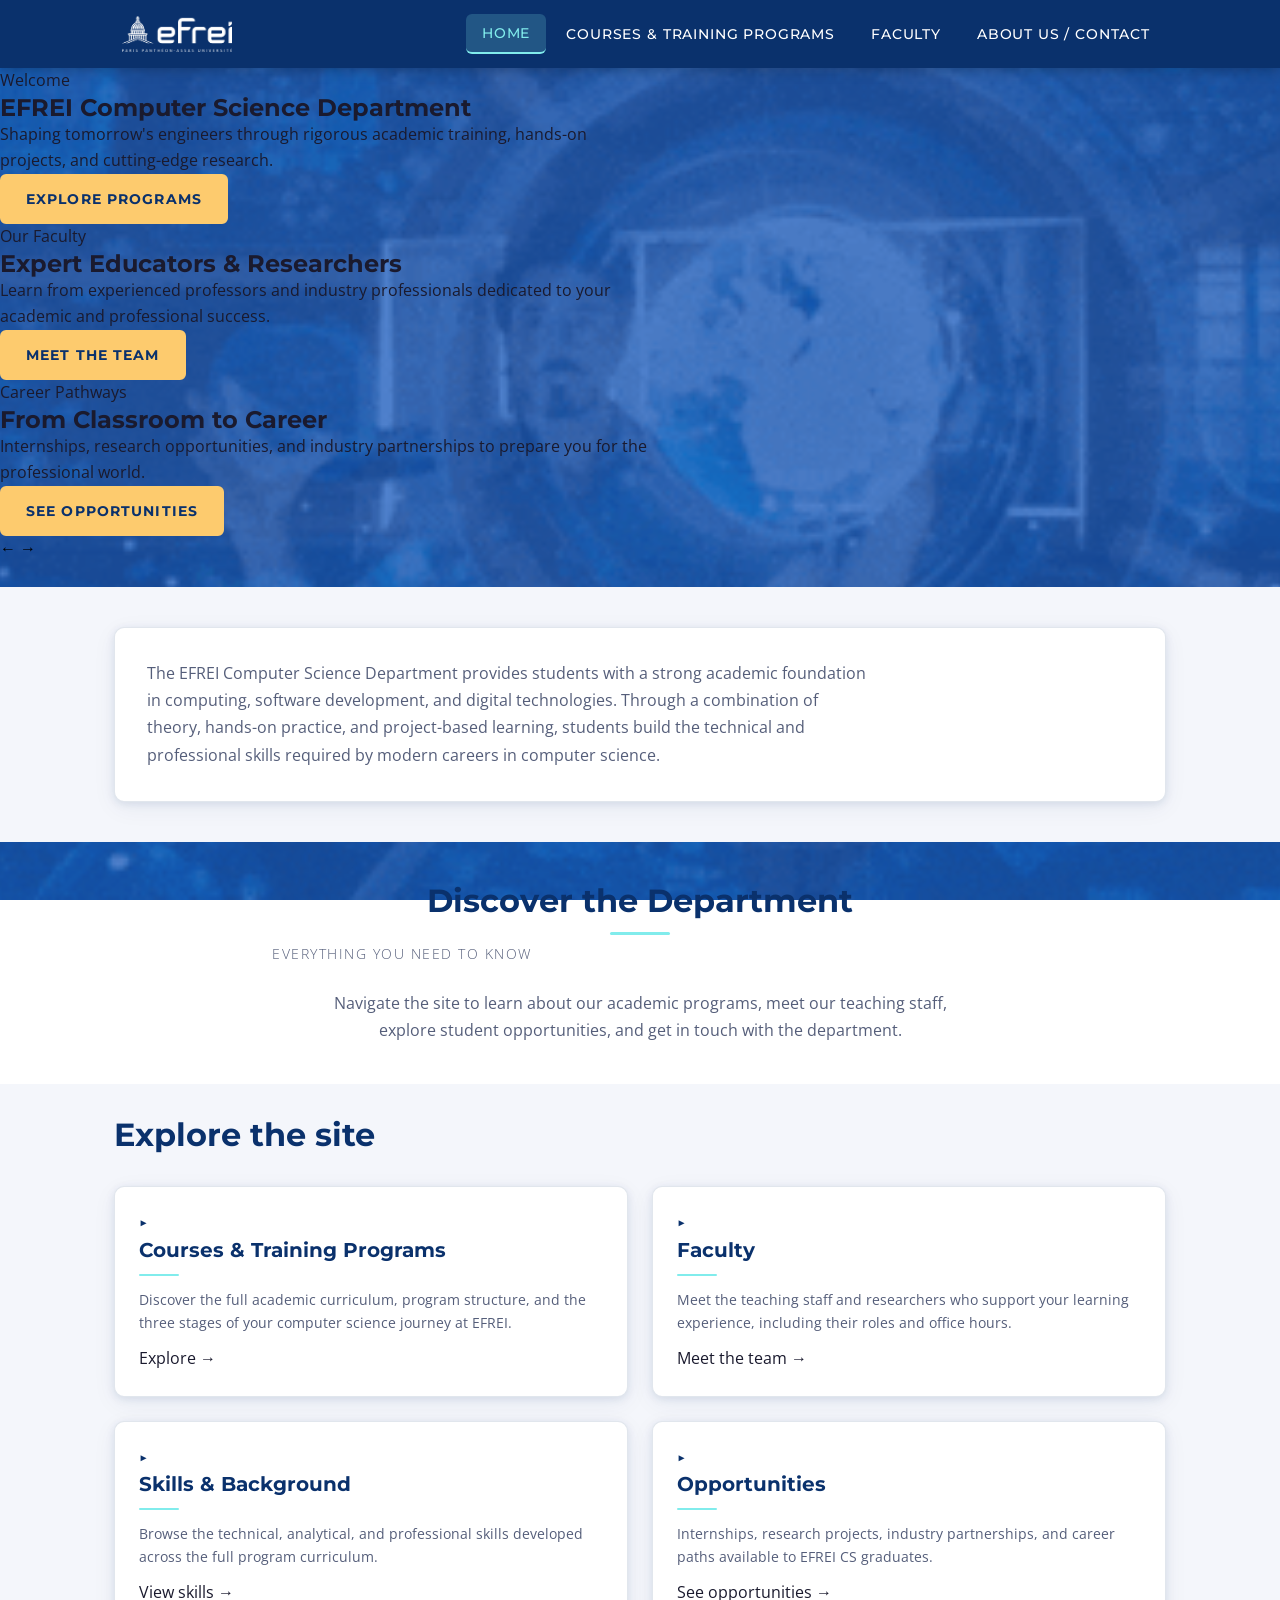
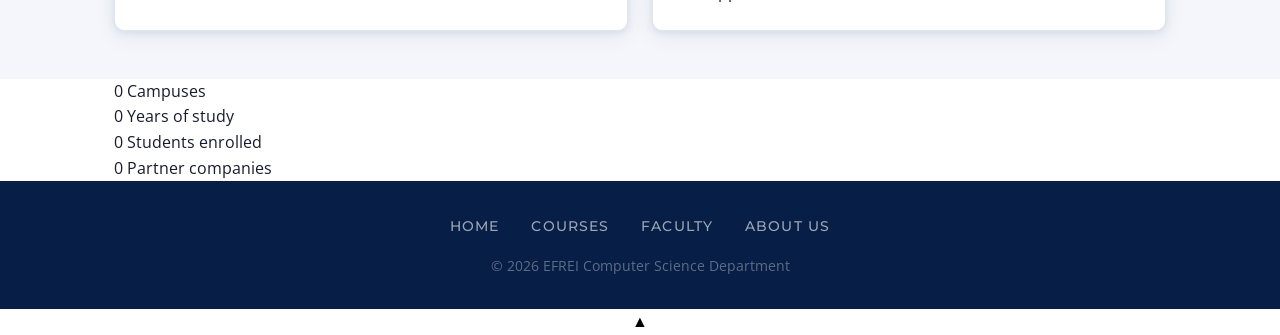
==== html/index.html @ 45de591a "Add files via upload" ====
<!DOCTYPE html>
<html lang="en">
<head>
  <meta charset="UTF-8" />
  <meta name="viewport" content="width=device-width, initial-scale=1.0" />
  <title>EFREI – Computer Science Department</title>
  <link rel="stylesheet" href="../css/style.css" />
</head>
<body>
    <div class="page-bg-gif" aria-hidden="true"></div>

  <!-- ========== HEADER ========== -->
  <header class="site-header">
    <div class="header-inner">
      <a href="index.html" class="logo">
        <img src="../images/efrei-logo.png" alt="EFREI Logo" width="120" height="40" />
      </a>
      <nav class="main-nav" aria-label="Main navigation">
        <ul role="list">
          <li><a href="index.html" aria-current="page">Home</a></li>
          <li><a href="courses.html">Courses &amp; Training Programs</a></li>
          <li><a href="faculty.html">Faculty</a></li>
          <li><a href="about.html">About Us / Contact</a></li>
        </ul>
      </nav>
      <button class="nav-toggle" aria-label="Toggle navigation" aria-expanded="false">
        <span></span><span></span><span></span>
      </button>
    </div>
  </header>

  <!-- ========== MAIN ========== -->
  <main>

    <!-- ── Hero Carousel ── -->
    <section class="carousel" aria-label="Department highlights">
      <div class="carousel-track-wrapper">
        <div class="carousel-track">

          <div class="carousel-slide hero-slide" style="background-image: url('../images/hero-home-1.jpg');">
            <div class="slide-overlay">
              <div class="slide-content">
                <p class="slide-label">Welcome</p>
                <h1>EFREI Computer Science Department</h1>
                <p>Shaping tomorrow's engineers through rigorous academic training,
                   hands-on projects, and cutting-edge research.</p>
                <a href="courses.html" class="btn btn-primary">Explore Programs</a>
              </div>
            </div>
          </div>

          <div class="carousel-slide hero-slide" style="background-image: url('../images/hero-home-2.jpg');">
            <div class="slide-overlay">
              <div class="slide-content">
                <p class="slide-label">Our Faculty</p>
                <h2>Expert Educators &amp; Researchers</h2>
                <p>Learn from experienced professors and industry professionals
                   dedicated to your academic and professional success.</p>
                <a href="faculty.html" class="btn btn-primary">Meet the Team</a>
              </div>
            </div>
          </div>

          <div class="carousel-slide hero-slide" style="background-image: url('../images/hero-home-3.jpg');">
            <div class="slide-overlay">
              <div class="slide-content">
                <p class="slide-label">Career Pathways</p>
                <h2>From Classroom to Career</h2>
                <p>Internships, research opportunities, and industry partnerships
                   to prepare you for the professional world.</p>
                <a href="opportunities.html" class="btn btn-primary">See Opportunities</a>
              </div>
            </div>
          </div>

        </div><!-- /.carousel-track -->
      </div>

      <!-- Controls -->
      <button class="carousel-btn-prev" aria-label="Previous slide">&#8592;</button>
      <button class="carousel-btn-next" aria-label="Next slide">&#8594;</button>
      <div class="carousel-dots" role="tablist" aria-label="Slide indicators"></div>
    </section>

    <!-- ── Department Overview ── -->
    <section class="intro-block">
      <div class="container">
        <div class="intro-card">
          <p>The EFREI Computer Science Department provides students with a strong
             academic foundation in computing, software development, and digital
             technologies. Through a combination of theory, hands-on practice, and
             project-based learning, students build the technical and professional
             skills required by modern careers in computer science.</p>
        </div>
      </div>
    </section>

    <!-- ── Site Overview ── -->
    <section class="overview-section" aria-labelledby="home-overview">
      <div class="container">
        <h2 id="home-overview">Discover the Department</h2>
        <p class="section-subtitle">Everything you need to know</p>
        <p>Navigate the site to learn about our academic programs, meet our
           teaching staff, explore student opportunities, and get in touch
           with the department.</p>
      </div>
    </section>

    <!-- ── Navigation Cards ── -->
    <section class="program-cards-section" aria-labelledby="nav-cards-heading">
      <div class="container">
        <h2 id="nav-cards-heading">Explore the site</h2>
        <div class="cards-grid home-nav-grid">

          <a href="courses.html" class="program-card nav-card">
            <div class="card-header">
              <span class="card-number">&#9654;</span>
              <h3>Courses &amp; Training Programs</h3>
            </div>
            <p>Discover the full academic curriculum, program structure, and
               the three stages of your computer science journey at EFREI.</p>
            <span class="card-link-hint">Explore &rarr;</span>
          </a>

          <a href="faculty.html" class="program-card nav-card">
            <div class="card-header">
              <span class="card-number">&#9654;</span>
              <h3>Faculty</h3>
            </div>
            <p>Meet the teaching staff and researchers who support your
               learning experience, including their roles and office hours.</p>
            <span class="card-link-hint">Meet the team &rarr;</span>
          </a>

          <a href="background.html" class="program-card nav-card">
            <div class="card-header">
              <span class="card-number">&#9654;</span>
              <h3>Skills &amp; Background</h3>
            </div>
            <p>Browse the technical, analytical, and professional skills
               developed across the full program curriculum.</p>
            <span class="card-link-hint">View skills &rarr;</span>
          </a>

          <a href="opportunities.html" class="program-card nav-card">
            <div class="card-header">
              <span class="card-number">&#9654;</span>
              <h3>Opportunities</h3>
            </div>
            <p>Internships, research projects, industry partnerships, and
               career paths available to EFREI CS graduates.</p>
            <span class="card-link-hint">See opportunities &rarr;</span>
          </a>

        </div>
      </div>
    </section>

    <!-- ── Key Figures Banner ── -->
    <section class="stats-section" aria-labelledby="stats-heading">
      <div class="container">
        <h2 id="stats-heading" class="sr-only">Key figures</h2>
        <div class="stats-grid">
          <div class="stat-item">
            <span class="stat-number" data-target="3">0</span>
            <span class="stat-label">Campuses</span>
          </div>
          <div class="stat-item">
            <span class="stat-number" data-target="5">0</span>
            <span class="stat-label">Years of study</span>
          </div>
          <div class="stat-item">
            <span class="stat-number" data-target="500">0</span>
            <span class="stat-label">Students enrolled</span>
          </div>
          <div class="stat-item">
            <span class="stat-number" data-target="40">0</span>
            <span class="stat-label">Partner companies</span>
          </div>
        </div>
      </div>
    </section>

  </main>

  <!-- ========== FOOTER ========== -->
  <footer class="site-footer">
    <nav aria-label="Footer navigation">
      <ul role="list">
        <li><a href="index.html">Home</a></li>
        <li><a href="courses.html">Courses</a></li>
        <li><a href="faculty.html">Faculty</a></li>
        <li><a href="about.html">About Us</a></li>
      </ul>
    </nav>
    <p class="footer-copy">&copy; <span class="footer-year"></span> EFREI Computer Science Department</p>
  </footer>

  <button class="back-to-top" aria-label="Back to top">▲</button>
  <script src="../js/script.js"></script>
</body>
</html>
---- css/style.css ----
/* ==========================================================
   EFREI Computer Science Department — style.css
   Charte graphique: Academic Blue #0A316C | Cyan #81ECEC | Yellow #FDCB6E
   ========================================================== */

/* ── Google Fonts ── */
@import url('https://fonts.googleapis.com/css2?family=Montserrat:wght@500;700&family=Open+Sans:wght@300;400&display=swap');

/* ── Design Tokens ── */
:root {
  /* Colors */
  --academic-blue:   #0A316C;
  --pure-white:      #FFFFFF;
  --tech-cyan:       #81ECEC;
  --electric-yellow: #FDCB6E;
  --blue-dark:       #071f47;
  --blue-mid:        #0d3f85;
  --surface-light:   #f4f6fb;
  --text-dark:       #1a1a2e;
  --text-muted:      #555e7a;
  --border-subtle:   rgba(10, 49, 108, 0.12);

  /* Typography */
  --font-heading: 'Montserrat', sans-serif;
  --font-body:    'Open Sans', sans-serif;

  /* Type scale (matches the charter) */
  --text-h1:   2.5rem;   /* 40px */
  --text-h2:   2rem;     /* 32px */
  --text-h3:   1.25rem;  /* 20px */
  --text-base: 1rem;     /* 16px */
  --text-sm:   0.875rem; /* 14px */

  /* Spacing (4px base) */
  --space-1:  0.25rem;
  --space-2:  0.5rem;
  --space-3:  0.75rem;
  --space-4:  1rem;
  --space-6:  1.5rem;
  --space-8:  2rem;
  --space-10: 2.5rem;
  --space-12: 3rem;
  --space-16: 4rem;

  /* Layout */
  --container-max: 1100px;
  --header-height: 68px;

  /* Border radius */
  --radius-sm: 0.375rem;
  --radius-md: 0.625rem;
  --radius-lg: 1rem;

  /* Shadows */
  --shadow-card: 0 2px 8px rgba(10, 49, 108, 0.10),
                 0 6px 24px rgba(10, 49, 108, 0.06);
  --shadow-card-hover: 0 4px 16px rgba(10, 49, 108, 0.18),
                       0 12px 40px rgba(10, 49, 108, 0.10);

  /* Transitions */
  --transition: 200ms cubic-bezier(0.16, 1, 0.3, 1);
}

/* ── Animated GIF background (index only) ── */
.page-bg-gif {
  position: fixed;
  inset: 0;
  z-index: -1;
  background-image: url('../images/tony-stark-meme.gif'); 
  background-size: cover;
  background-position: center;
  background-repeat: no-repeat;
}

/* Dark overlay on top of the gif */
.page-bg-gif::after {
  content: '';
  position: absolute;
  inset: 0;
  background-color: rgba(24, 93, 197, 0.75); /* Academic Blue tint at 75% opacity */
}
/* ==========================================================
   BASE RESET
   ========================================================== */

*, *::before, *::after {
  box-sizing: border-box;
  margin: 0;
  padding: 0;
}

html {
  scroll-behavior: smooth;
  scroll-padding-top: var(--header-height);
  -webkit-font-smoothing: antialiased;
}

body {
  font-family: var(--font-body);
  font-size: var(--text-base);
  font-weight: 400;
  line-height: 1.6;
  color: var(--text-dark);
  background-color: var(--pure-white);
  min-height: 100dvh;
  display: flex;
  flex-direction: column;
}

main {
  flex: 1;
}

img, picture, video { display: block; max-width: 100%; height: auto; }
ul[role="list"], ol[role="list"] { list-style: none; }
a { color: inherit; text-decoration: none; }
button { cursor: pointer; border: none; background: none; font: inherit; }

h1, h2, h3, h4, h5, h6 {
  font-family: var(--font-heading);
  line-height: 1.2;
  text-wrap: balance;
}

p { max-width: 72ch; text-wrap: pretty; }

:focus-visible {
  outline: 2px solid var(--tech-cyan);
  outline-offset: 3px;
  border-radius: var(--radius-sm);
}

@media (prefers-reduced-motion: reduce) {
  *, *::before, *::after {
    animation-duration: 0.01ms !important;
    transition-duration: 0.01ms !important;
  }
}


/* ==========================================================
   LAYOUT UTILITIES
   ========================================================== */

.container {
  max-width: var(--container-max);
  margin-inline: auto;
  padding-inline: var(--space-6);
}

.sr-only {
  position: absolute; width: 1px; height: 1px;
  padding: 0; margin: -1px; overflow: hidden;
  clip: rect(0,0,0,0); white-space: nowrap; border-width: 0;
}


/* ==========================================================
   HEADER
   ========================================================== */

.site-header {
  position: sticky;
  top: 0;
  z-index: 100;
  background-color: var(--academic-blue);
  height: var(--header-height);
  box-shadow: 0 2px 12px rgba(0,0,0,0.25);
}

.header-inner {
  max-width: var(--container-max);
  margin-inline: auto;
  padding-inline: var(--space-6);
  height: 100%;
  display: flex;
  align-items: center;
  gap: var(--space-8);
}

/* Logo */
.logo {
  flex-shrink: 0;
  /* Clearance area: equivalent to dome icon size on all sides */
  padding: var(--space-2);
  display: flex;
  align-items: center;
}

.logo img {
  /* White logo on Academic Blue — charter rule */
  filter: brightness(0) invert(1);
  height: 36px;
  width: auto;
}

/* Main nav */
.main-nav {
  margin-left: auto;
}

.main-nav ul {
  display: flex;
  align-items: center;
  gap: var(--space-1);
  list-style: none;
}

.main-nav a {
  display: block;
  padding: var(--space-2) var(--space-4);
  color: var(--pure-white);
  font-family: var(--font-heading);
  font-size: var(--text-sm);
  font-weight: 500;
  text-transform: uppercase;
  letter-spacing: 0.06em;
  border-radius: var(--radius-sm);
  transition: background var(--transition), color var(--transition);
  white-space: nowrap;
}

.main-nav a:hover,
.main-nav a:focus-visible {
  background-color: rgba(129, 236, 236, 0.15);
  color: var(--tech-cyan);
}

.main-nav a[aria-current="page"] {
  background-color: rgba(129, 236, 236, 0.2);
  color: var(--tech-cyan);
  border-bottom: 2px solid var(--tech-cyan);
}

/* Hamburger toggle (mobile) */
.nav-toggle {
  display: none;
  flex-direction: column;
  justify-content: center;
  gap: 5px;
  width: 40px;
  height: 40px;
  padding: var(--space-2);
  margin-left: auto;
}

.nav-toggle span {
  display: block;
  height: 2px;
  background-color: var(--pure-white);
  border-radius: 2px;
  transition: transform var(--transition), opacity var(--transition);
}

/* Hamburger → X animation */
.nav-toggle[aria-expanded="true"] span:nth-child(1) {
  transform: translateY(7px) rotate(45deg);
}
.nav-toggle[aria-expanded="true"] span:nth-child(2) {
  opacity: 0;
}
.nav-toggle[aria-expanded="true"] span:nth-child(3) {
  transform: translateY(-7px) rotate(-45deg);
}


/* ==========================================================
   HERO BANNER
   Diagonal composition — charter rule: diagonal geometric cut
   ========================================================== */

.page-hero {
  position: relative;
  min-height: 320px;
  background-color: var(--academic-blue);
  display: grid;
  grid-template-columns: 1fr 1fr;
  overflow: hidden;
}

.hero-text {
  position: relative;
  z-index: 2;
  padding: var(--space-12) var(--space-8) var(--space-12) var(--space-10);
  display: flex;
  flex-direction: column;
  justify-content: center;
  gap: var(--space-4);
}

.hero-text h1 {
  font-size: var(--text-h1);
  font-weight: 700;
  color: var(--pure-white);
  line-height: 1.15;
}

.hero-text p {
  font-size: var(--text-base);
  color: rgba(255, 255, 255, 0.85);
  font-weight: 300;
  max-width: 50ch;
}

/* Diagonal cut — the right photographic area */
.hero-image {
  position: relative;
  background-color: var(--blue-mid);
  background-size: cover;
  background-position: center;
  /* Diagonal clip matching charter layout direction */
  clip-path: polygon(8% 0%, 100% 0%, 100% 100%, 0% 100%);
  /* Override per page with a class + background-image in page CSS or inline */
}

/* Cyan diagonal accent line */
.page-hero::after {
  content: '';
  position: absolute;
  top: 0;
  left: 50%;
  transform: translateX(-8%) skewX(-3deg);
  width: 3px;
  height: 100%;
  background: linear-gradient(to bottom, var(--tech-cyan), transparent);
  z-index: 3;
  pointer-events: none;
}


/* ==========================================================
   INTRO BLOCK (boxed description)
   ========================================================== */

.intro-block {
  padding-block: var(--space-10);
  background-color: var(--surface-light);
}

.intro-card {
  background: var(--pure-white);
  border: 1px solid var(--border-subtle);
  border-radius: var(--radius-md);
  padding: var(--space-8);
  box-shadow: var(--shadow-card);
}

.intro-card p {
  font-size: var(--text-base);
  line-height: 1.7;
  color: var(--text-muted);
  max-width: 80ch;
}


/* ==========================================================
   OVERVIEW / SECTION TITLE BLOCK
   ========================================================== */

.overview-section {
  padding-block: var(--space-10);
  text-align: center;
}

.overview-section h2 {
  font-size: var(--text-h2);
  font-weight: 700;
  color: var(--academic-blue);
  margin-bottom: var(--space-2);
}

.section-subtitle {
  font-size: var(--text-sm);
  text-transform: uppercase;
  letter-spacing: 1.5px;
  font-weight: 300;
  color: var(--text-muted);
  margin-bottom: var(--space-6);
}

.overview-section > .container > p:last-child {
  margin-inline: auto;
  color: var(--text-muted);
  line-height: 1.7;
}

/* Horizontal rule under section titles */
.overview-section h2::after {
  content: '';
  display: block;
  width: 60px;
  height: 3px;
  background: var(--tech-cyan);
  margin: var(--space-3) auto 0;
  border-radius: 2px;
}


/* ==========================================================
   PROGRAM / CONTENT CARDS
   ========================================================== */

.program-cards-section {
  padding-block: var(--space-8) var(--space-12);
  background-color: var(--surface-light);
}

.program-cards-section h2 {
  font-size: var(--text-h2);
  font-weight: 700;
  color: var(--academic-blue);
  margin-bottom: var(--space-8);
}

.cards-grid {
  display: grid;
  grid-template-columns: repeat(2, 1fr);
  gap: var(--space-6);
}

/* Third card spans full width — matching mockup */
.program-card--wide {
  grid-column: 1 / -1;
  max-width: 600px;
  margin-inline: auto;
  width: 100%;
}

.program-card {
  background: var(--pure-white);
  border: 1px solid var(--border-subtle);
  border-radius: var(--radius-md);
  padding: var(--space-6);
  box-shadow: var(--shadow-card);
  transition: box-shadow var(--transition), transform var(--transition);
  display: flex;
  flex-direction: column;
  gap: var(--space-3);
}

.program-card:hover {
  box-shadow: var(--shadow-card-hover);
  transform: translateY(-3px);
}

.card-header {
  display: flex;
  flex-direction: column;
  gap: var(--space-1);
}

.card-number {
  font-family: var(--font-heading);
  font-size: var(--text-sm);
  font-weight: 700;
  color: var(--academic-blue);
  text-transform: uppercase;
  letter-spacing: 1px;
}

.program-card h3 {
  font-size: var(--text-h3);
  font-weight: 700;
  color: var(--academic-blue);
}

/* Cyan underline accent on card header */
.card-header::after {
  content: '';
  display: block;
  width: 40px;
  height: 2px;
  background: var(--tech-cyan);
  border-radius: 2px;
  margin-top: var(--space-2);
}

.program-card p {
  font-size: var(--text-sm);
  color: var(--text-muted);
  line-height: 1.65;
}


/* ==========================================================
   LISTS — charter rule: ▶ triangle bullets, white on blue
   ========================================================== */

.efrei-list {
  list-style: none;
  display: flex;
  flex-direction: column;
  gap: var(--space-2);
}

.efrei-list li {
  display: flex;
  align-items: flex-start;
  gap: var(--space-3);
  font-size: var(--text-sm);
  text-transform: uppercase;
  letter-spacing: 1.5px;
  font-weight: 300;
  color: var(--pure-white);
}

/* ▶ triangle bullet — charter rule */
.efrei-list li::before {
  content: '▶';
  font-size: 0.6em;
  color: var(--pure-white);
  flex-shrink: 0;
  margin-top: 0.2em;
}


/* ==========================================================
   BUTTONS
   ========================================================== */

.btn {
  display: inline-flex;
  align-items: center;
  justify-content: center;
  gap: var(--space-2);
  padding: var(--space-3) var(--space-6);
  font-family: var(--font-heading);
  font-size: var(--text-sm);
  font-weight: 700;
  text-transform: uppercase;
  letter-spacing: 0.08em;
  border-radius: var(--radius-sm);
  border: 2px solid transparent;
  transition: background var(--transition), color var(--transition),
              border-color var(--transition), transform var(--transition);
  white-space: nowrap;
  cursor: pointer;
}

/* Primary — Electric Yellow on Blue (CTA) */
.btn-primary {
  background-color: var(--electric-yellow);
  color: var(--academic-blue);
  border-color: var(--electric-yellow);
}
.btn-primary:hover, .btn-primary:focus-visible {
  background-color: #f0b94a;
  border-color: #f0b94a;
  transform: translateY(-1px);
}

/* Secondary — Cyan outline */
.btn-secondary {
  background-color: transparent;
  color: var(--tech-cyan);
  border-color: var(--tech-cyan);
}
.btn-secondary:hover, .btn-secondary:focus-visible {
  background-color: var(--tech-cyan);
  color: var(--academic-blue);
  transform: translateY(-1px);
}

/* Ghost — white outline on blue backgrounds */
.btn-ghost {
  background-color: transparent;
  color: var(--pure-white);
  border-color: rgba(255, 255, 255, 0.4);
}
.btn-ghost:hover, .btn-ghost:focus-visible {
  border-color: var(--pure-white);
  background-color: rgba(255, 255, 255, 0.1);
}


/* ==========================================================
   BOTTOM PAGE NAVIGATION (the 3-button row at page bottom)
   ========================================================== */

.page-bottom-nav {
  display: grid;
  grid-template-columns: repeat(3, 1fr);
  background-color: var(--academic-blue);
  border-top: 3px solid var(--tech-cyan);
}

.bottom-nav-btn {
  display: flex;
  align-items: center;
  justify-content: center;
  padding: var(--space-6) var(--space-4);
  font-family: var(--font-heading);
  font-size: var(--text-sm);
  font-weight: 700;
  text-transform: uppercase;
  letter-spacing: 0.08em;
  color: rgba(255, 255, 255, 0.75);
  text-align: center;
  border-right: 1px solid rgba(255, 255, 255, 0.1);
  transition: background var(--transition), color var(--transition);
}

.bottom-nav-btn:last-child { border-right: none; }

.bottom-nav-btn:hover, .bottom-nav-btn:focus-visible {
  background-color: rgba(129, 236, 236, 0.15);
  color: var(--tech-cyan);
}

.bottom-nav-btn--active {
  color: var(--pure-white);
  background-color: rgba(129, 236, 236, 0.12);
  border-bottom: 3px solid var(--electric-yellow);
}


/* ==========================================================
   FOOTER
   ========================================================== */

.site-footer {
  background-color: var(--blue-dark);
  padding-block: var(--space-8);
  color: rgba(255, 255, 255, 0.7);
  text-align: center;
  display: flex;
  flex-direction: column;
  align-items: center;
  gap: var(--space-4);
}

.site-footer nav ul {
  display: flex;
  flex-wrap: wrap;
  justify-content: center;
  gap: var(--space-2);
  list-style: none;
}

.site-footer nav a {
  font-family: var(--font-heading);
  font-size: var(--text-sm);
  font-weight: 500;
  text-transform: uppercase;
  letter-spacing: 0.08em;
  color: rgba(255, 255, 255, 0.6);
  padding: var(--space-2) var(--space-3);
  border-radius: var(--radius-sm);
  transition: color var(--transition), background var(--transition);
}

.site-footer nav a:hover, .site-footer nav a:focus-visible {
  color: var(--tech-cyan);
  background-color: rgba(129, 236, 236, 0.1);
}

.footer-copy {
  font-size: var(--text-sm);
  color: rgba(255, 255, 255, 0.35);
}


/* ==========================================================
   FORMS (contact / about page)
   ========================================================== */

.form-group {
  display: flex;
  flex-direction: column;
  gap: var(--space-2);
}

.form-group label {
  font-family: var(--font-heading);
  font-size: var(--text-sm);
  font-weight: 700;
  text-transform: uppercase;
  letter-spacing: 1.5px;
  color: var(--academic-blue);
}

.form-group input,
.form-group textarea,
.form-group select {
  padding: var(--space-3) var(--space-4);
  border: 1px solid var(--border-subtle);
  border-radius: var(--radius-sm);
  font-family: var(--font-body);
  font-size: var(--text-base);
  color: var(--text-dark);
  background: var(--pure-white);
  transition: border-color var(--transition), box-shadow var(--transition);
  width: 100%;
}

.form-group input:focus,
.form-group textarea:focus,
.form-group select:focus {
  outline: none;
  border-color: var(--academic-blue);
  box-shadow: 0 0 0 3px rgba(129, 236, 236, 0.35);
}

.form-error {
  font-size: var(--text-sm);
  color: #c0392b;
  display: none;
}

.form-error.visible {
  display: block;
}


/* ==========================================================
   TABLES (charter: used for faculty / timetable data)
   ========================================================== */

.efrei-table {
  width: 100%;
  border-collapse: collapse;
  font-size: var(--text-sm);
}

.efrei-table thead {
  background-color: var(--academic-blue);
  color: var(--pure-white);
}

.efrei-table th {
  padding: var(--space-3) var(--space-4);
  font-family: var(--font-heading);
  font-weight: 700;
  text-transform: uppercase;
  letter-spacing: 1.5px;
  text-align: left;
}

.efrei-table td {
  padding: var(--space-3) var(--space-4);
  border-bottom: 1px solid var(--border-subtle);
  color: var(--text-muted);
}

.efrei-table tbody tr:hover {
  background-color: var(--surface-light);
}


/* ==========================================================
   RESPONSIVE — MOBILE FIRST
   ========================================================== */

/* ── Tablet (768px) ── */
@media (max-width: 768px) {

  /* Nav becomes hamburger */
  .main-nav {
    position: fixed;
    top: var(--header-height);
    left: 0;
    right: 0;
    background-color: var(--academic-blue);
    padding: var(--space-4);
    box-shadow: 0 8px 24px rgba(0,0,0,0.3);
    /* Hidden by default */
    max-height: 0;
    overflow: hidden;
    transition: max-height var(--transition);
  }

  .main-nav.is-open {
    max-height: 400px;
  }

  .main-nav ul {
    flex-direction: column;
    gap: var(--space-1);
  }

  .main-nav a {
    display: block;
    padding: var(--space-3) var(--space-4);
  }

  .nav-toggle {
    display: flex;
  }

  /* Hero stacks vertically */
  .page-hero {
    grid-template-columns: 1fr;
    min-height: 240px;
  }

  .hero-text {
    padding: var(--space-8) var(--space-6);
  }

  .hero-text h1 {
    font-size: clamp(1.75rem, 6vw, 2.5rem);
  }

  .hero-image {
    display: none; /* hide photo area on mobile, text hero only */
  }

  .page-hero::after {
    display: none;
  }

  /* Cards stack */
  .cards-grid {
    grid-template-columns: 1fr;
  }

  .program-card--wide {
    grid-column: 1;
    max-width: 100%;
  }

  /* Bottom nav stacks */
  .page-bottom-nav {
    grid-template-columns: 1fr;
  }

  .bottom-nav-btn {
    border-right: none;
    border-bottom: 1px solid rgba(255, 255, 255, 0.1);
  }

  .bottom-nav-btn:last-child { border-bottom: none; }
}

/* ── Mobile (480px) ── */
@media (max-width: 480px) {
  .container {
    padding-inline: var(--space-4);
  }

  .hero-text {
    padding: var(--space-6) var(--space-4);
  }

  .site-footer nav ul {
    flex-direction: column;
    align-items: center;
  }
  
/* ── Status Badges (about page) ── */
.status-badge {
  display: inline-block;
  padding: var(--space-1) var(--space-3);
  border-radius: var(--radius-full);
  font-size: var(--text-sm);
  font-weight: 700;
  text-transform: uppercase;
  letter-spacing: 0.06em;
}
.status-done     { background: #d4edda; color: #1a6630; }
.status-progress { background: #fff3cd; color: #856404; }

/* ── Contact Form layout ── */
.form-row {
  display: grid;
  grid-template-columns: 1fr 1fr;
  gap: var(--space-4);
}
.contact-form {
  display: flex;
  flex-direction: column;
  gap: var(--space-6);
  max-width: 680px;
  margin-top: var(--space-8);
}
.form-actions { display: flex; justify-content: flex-start; }

/* ── Staff grid ── */
.staff-grid {
  display: grid;
  grid-template-columns: repeat(2, 1fr);
  gap: var(--space-6);
  margin-top: var(--space-8);
}
.staff-member {
  display: flex;
  gap: var(--space-4);
  background: var(--pure-white);
  border: 1px solid var(--border-subtle);
  border-radius: var(--radius-md);
  padding: var(--space-6);
  box-shadow: var(--shadow-card);
}
.staff-avatar img {
  width: 80px;
  height: 80px;
  border-radius: var(--radius-full);
  object-fit: cover;
  flex-shrink: 0;
  border: 3px solid var(--tech-cyan);
}
.staff-info { display: flex; flex-direction: column; gap: var(--space-2); }
.staff-role {
  font-size: var(--text-sm);
  font-weight: 700;
  color: var(--academic-blue);
  text-transform: uppercase;
  letter-spacing: 0.06em;
}
.staff-bio { font-size: var(--text-sm); color: var(--text-muted); }
.btn-sm { padding: var(--space-2) var(--space-4); font-size: var(--text-sm); }

/* ── Team grid ── */
.team-grid { grid-template-columns: repeat(2, 1fr); }

/* ── Table wrapper (horizontal scroll on mobile) ── */
.table-wrapper { overflow-x: auto; margin-top: var(--space-6); }

/* ── Today highlight on office hours table ── */
.office-hours-table th.today,
.office-hours-table td.today {
  background-color: rgba(129, 236, 236, 0.15);
  color: var(--academic-blue);
  font-weight: 700;
}

/* ── Areas / Career grids ── */
.areas-grid, .career-grid {
  display: grid;
  grid-template-columns: repeat(auto-fill, minmax(260px, 1fr));
  gap: var(--space-6);
  margin-top: var(--space-8);
}
.area-group, .career-item {
  background: var(--pure-white);
  border: 1px solid var(--border-subtle);
  border-radius: var(--radius-md);
  padding: var(--space-6);
  box-shadow: var(--shadow-card);
}
.area-group h3, .career-item h3 {
  font-size: var(--text-h3);
  color: var(--academic-blue);
  margin-bottom: var(--space-4);
}

/* ── Curriculum steps ── */
.curriculum-steps {
  margin-top: var(--space-6);
  display: flex;
  flex-direction: column;
  gap: var(--space-3);
  padding-left: var(--space-6);
}
.curriculum-steps li { color: var(--text-muted); font-size: var(--text-base); }

/* ── Stats section (index) ── */
.stats-section {
  background-color: var(--academic-blue);
  padding-block: var(--space-12);
}
.stats-grid {
  display: grid;
  grid-template-columns: repeat(4, 1fr);
  gap: var(--space-6);
  text-align: center;
}
.stat-item { display: flex; flex-direction: column; gap: var(--space-2); }
.stat-number {
  font-family: var(--font-heading);
  font-size: clamp(2rem, 5vw, 3.5rem);
  font-weight: 700;
  color: var(--tech-cyan);
}
.stat-label {
  font-size: var(--text-sm);
  text-transform: uppercase;
  letter-spacing: 1.5px;
  color: rgba(255, 255, 255, 0.7);
  font-weight: 300;
}

/* ── Carousel (index) ── */
.carousel {
  position: relative;
  overflow: hidden;
  background: var(--academic-blue);
}
.carousel-track-wrapper { overflow: hidden; }
.carousel-track {
  display: flex;
  transition: transform 500ms cubic-bezier(0.16, 1, 0.3, 1);
}
.hero-slide {
  min-width: 100%;
  min-height: 520px;
  background-size: cover;
  background-position: center;
  position: relative;
  flex-shrink: 0;
}
.slide-overlay {
  position: absolute;
  inset: 0;
  background: linear-gradient(to right,
    rgba(10,49,108,0.92) 0%,
    rgba(10,49,108,0.6) 55%,
    rgba(10,49,108,0.1) 100%);
  display: flex;
  align-items: center;
}
.slide-content {
  max-width: 560px;
  padding: var(--space-12) var(--space-10);
  display: flex;
  flex-direction: column;
  gap: var(--space-4);
}
.slide-label {
  font-family: var(--font-heading);
  font-size: var(--text-sm);
  text-transform: uppercase;
  letter-spacing: 2px;
  color: var(--tech-cyan);
  font-weight: 500;
}
.slide-content h1,
.slide-content h2 {
  font-size: clamp(1.75rem, 4vw, 2.5rem);
  font-weight: 700;
  color: var(--pure-white);
}
.slide-content p { color: rgba(255,255,255,0.85); font-weight: 300; }

.carousel-btn-prev,
.carousel-btn-next {
  position: absolute;
  top: 50%;
  transform: translateY(-50%);
  background: rgba(10, 49, 108, 0.6);
  color: var(--pure-white);
  border: 1px solid rgba(255,255,255,0.2);
  width: 44px;
  height: 44px;
  border-radius: var(--radius-full);
  font-size: 1.2rem;
  display: flex;
  align-items: center;
  justify-content: center;
  transition: background var(--transition);
  z-index: 10;
}
.carousel-btn-prev { left: var(--space-4); }
.carousel-btn-next { right: var(--space-4); }
.carousel-btn-prev:hover,
.carousel-btn-next:hover { background: var(--academic-blue); }

.carousel-dots {
  position: absolute;
  bottom: var(--space-4);
  left: 50%;
  transform: translateX(-50%);
  display: flex;
  gap: var(--space-2);
  z-index: 10;
}
.carousel-dots button {
  width: 8px;
  height: 8px;
  border-radius: var(--radius-full);
  background: rgba(255,255,255,0.4);
  border: none;
  transition: background var(--transition), transform var(--transition);
}
.carousel-dots button.active {
  background: var(--tech-cyan);
  transform: scale(1.3);
}

/* ── Nav cards (index) ── */
.home-nav-grid { grid-template-columns: repeat(2, 1fr); }
.nav-card {
  display: flex;
  flex-direction: column;
  gap: var(--space-3);
  transition: box-shadow var(--transition), transform var(--transition);
  cursor: pointer;
}
.nav-card:hover { transform: translateY(-4px); box-shadow: var(--shadow-card-hover); }
.card-link-hint {
  margin-top: auto;
  font-family: var(--font-heading);
  font-size: var(--text-sm);
  font-weight: 700;
  color: var(--academic-blue);
  text-transform: uppercase;
  letter-spacing: 0.06em;
}

/* ── Back to top ── */
.back-to-top {
  position: fixed;
  bottom: var(--space-6);
  right: var(--space-6);
  width: 44px;
  height: 44px;
  border-radius: var(--radius-full);
  background: var(--academic-blue);
  color: var(--pure-white);
  font-size: 1rem;
  display: flex;
  align-items: center;
  justify-content: center;
  box-shadow: var(--shadow-md);
  opacity: 0;
  pointer-events: none;
  transition: opacity var(--transition), transform var(--transition);
  z-index: 50;
}
.back-to-top.visible { opacity: 1; pointer-events: auto; }
.back-to-top:hover { background: var(--blue-mid); transform: translateY(-2px); }

/* ── Tabs ── */
.skills-tabs-section { padding-block: var(--space-8) var(--space-12); }
.skills-tabs-section h2 {
  font-size: var(--text-h2);
  font-weight: 700;
  color: var(--academic-blue);
  margin-bottom: var(--space-6);
}
.tabs-nav {
  display: flex;
  gap: var(--space-2);
  border-bottom: 2px solid var(--border-subtle);
  margin-bottom: var(--space-8);
  flex-wrap: wrap;
}
.tab-btn {
  padding: var(--space-3) var(--space-6);
  font-family: var(--font-heading);
  font-size: var(--text-sm);
  font-weight: 700;
  text-transform: uppercase;
  letter-spacing: 0.08em;
  color: var(--text-muted);
  border-radius: var(--radius-sm) var(--radius-sm) 0 0;
  border-bottom: 2px solid transparent;
  margin-bottom: -2px;
  transition: color var(--transition), border-color var(--transition), background var(--transition);
}
.tab-btn:hover { color: var(--academic-blue); background: var(--surface-light); }
.tab-btn.active, .tab-btn[aria-selected="true"] {
  color: var(--academic-blue);
  border-bottom-color: var(--tech-cyan);
  background: var(--pure-white);
}

/* ── Responsive additions ── */
@media (max-width: 768px) {
  .staff-grid, .team-grid, .home-nav-grid { grid-template-columns: 1fr; }
  .stats-grid { grid-template-columns: repeat(2, 1fr); }
  .form-row { grid-template-columns: 1fr; }
  .staff-member { flex-direction: column; align-items: center; text-align: center; }
  .hero-slide { min-height: 360px; }
  .slide-content { padding: var(--space-8) var(--space-6); }
}
@media (max-width: 480px) {
  .stats-grid { grid-template-columns: 1fr 1fr; }
  .tabs-nav { gap: var(--space-1); }
  .tab-btn { padding: var(--space-2) var(--space-3); font-size: 0.75rem; }
}
}
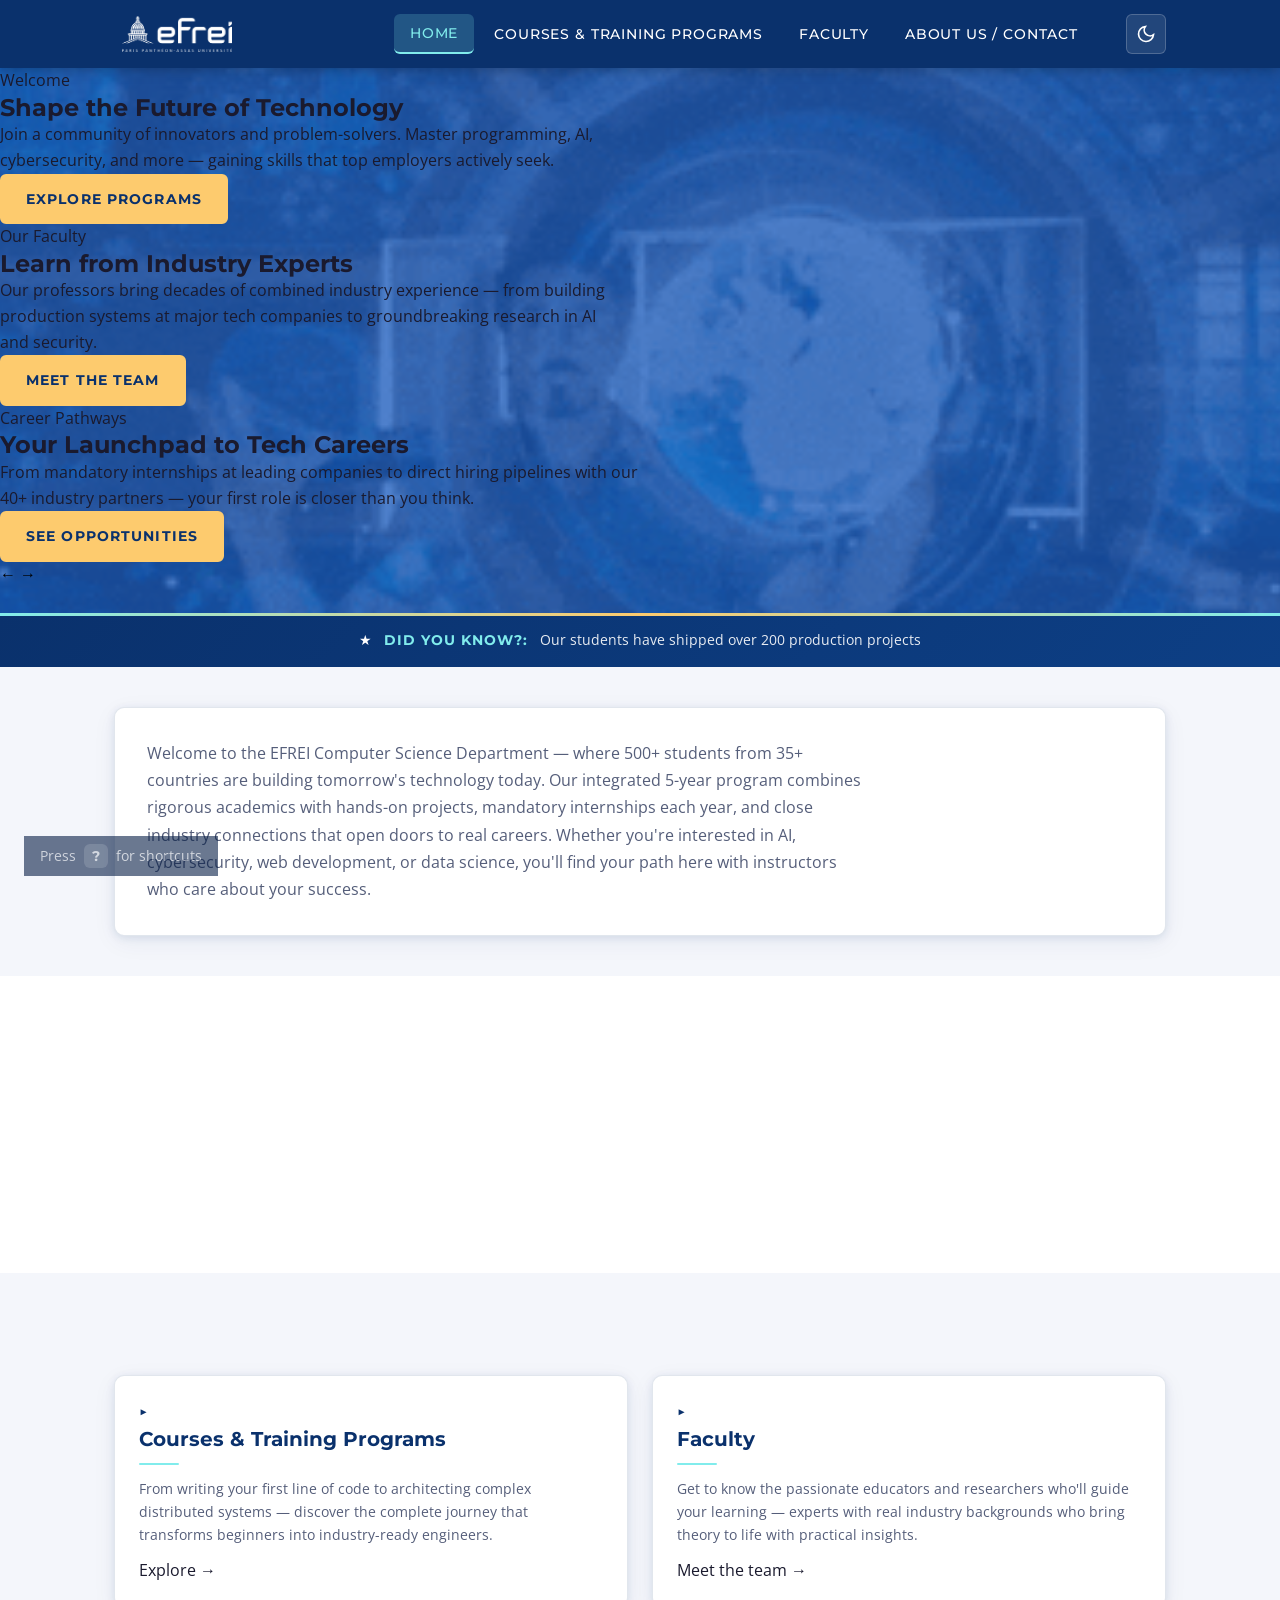
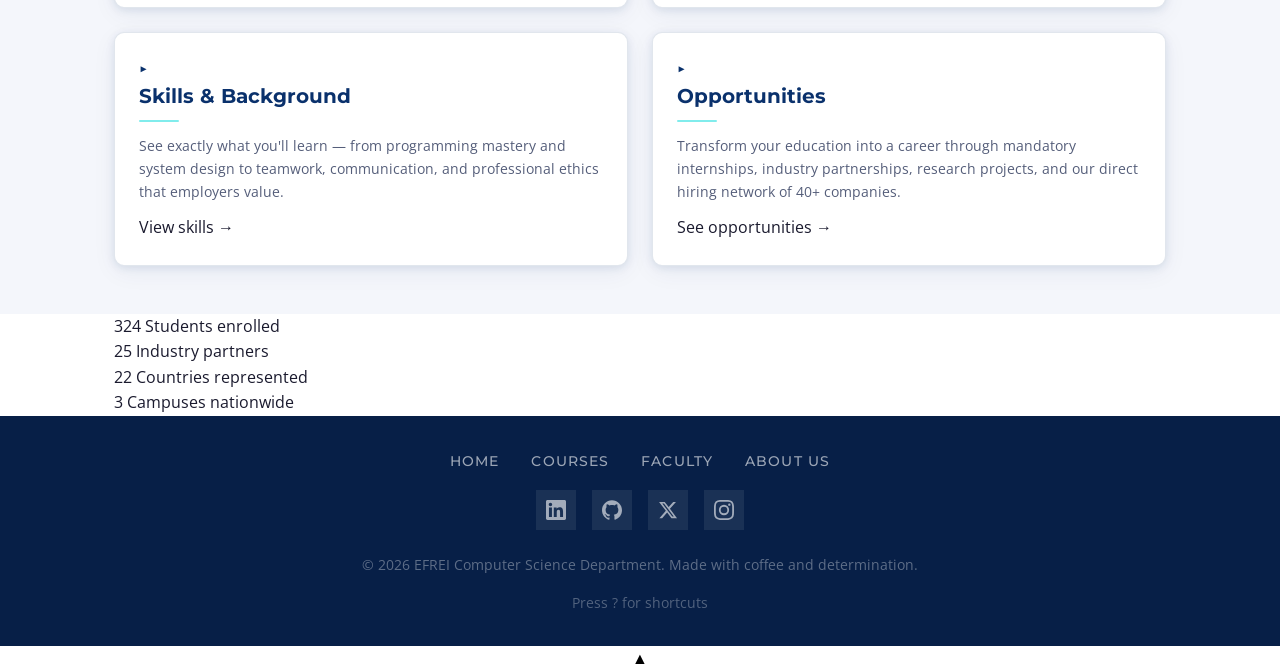
==== commit 3c80997d: "update son" ====
--- a/html/index.html
+++ b/html/index.html
@@ -3,72 +3,114 @@
 <head>
   <meta charset="UTF-8" />
   <meta name="viewport" content="width=device-width, initial-scale=1.0" />
-  <title>EFREI – Computer Science Department</title>
+  <!-- Page title — what appears in your browser tab. Should be descriptive! -->
+  <title>EFREI – Computer Science Department | Home</title>
+  <!-- The magic stylesheet that ties everything together -->
   <link rel="stylesheet" href="../css/style.css" />
 </head>
 <body>
-    <div class="page-bg-gif" aria-hidden="true"></div>
-
-  <!-- ========== HEADER ========== -->
+  <!-- 
+    That lovely Tony Stark meme GIF background.
+    We hide it from screen readers with aria-hidden because
+    it's just decorative fun — not content.
+  -->
+  <div class="page-bg-gif" aria-hidden="true"></div>
+
+  <!-- ═══════════════════════════════════════════════════════════
+       SITE HEADER — Sticky navigation that never leaves you hanging
+       ═══════════════════════════════════════════════════════════════ -->
   <header class="site-header">
     <div class="header-inner">
-      <a href="index.html" class="logo">
-        <img src="../images/efrei-logo.png" alt="EFREI Logo" width="120" height="40" />
-      </a>
+      <!-- The EFREI logo — clicking it always brings you home -->
+      <a href="index.html" class="logo" aria-label="EFREI Computer Science Department — go to homepage">
+        <img src="../images/efrei-logo.png" alt="EFREI — École Franco-Europeenne d'Ingénieurs en Réseaux" width="120" height="40" />
+      </a>
+       
+      <!-- Main navigation — your guide to all the good stuff on this site -->
       <nav class="main-nav" aria-label="Main navigation">
         <ul role="list">
+          <!-- We mark the current page with aria-current so screen readers know where you are -->
           <li><a href="index.html" aria-current="page">Home</a></li>
-          <li><a href="courses.html">Courses &amp; Training Programs</a></li>
+          <li><a href="courses.html">Courses & Training Programs</a></li>
           <li><a href="faculty.html">Faculty</a></li>
           <li><a href="about.html">About Us / Contact</a></li>
         </ul>
       </nav>
-      <button class="nav-toggle" aria-label="Toggle navigation" aria-expanded="false">
+      
+      <button class="theme-toggle" aria-label="Toggle dark mode" title="Toggle dark/light theme">
+        <svg class="icon-sun" viewBox="0 0 24 24" width="20" height="20" fill="none" stroke="currentColor" stroke-width="2">
+          <circle cx="12" cy="12" r="5"/>
+          <line x1="12" y1="1" x2="12" y2="3"/>
+          <line x1="12" y1="21" x2="12" y2="23"/>
+          <line x1="4.22" y1="4.22" x2="5.64" y2="5.64"/>
+          <line x1="18.36" y1="18.36" x2="19.78" y2="19.78"/>
+          <line x1="1" y1="12" x2="3" y2="12"/>
+          <line x1="21" y1="12" x2="23" y2="12"/>
+          <line x1="4.22" y1="19.78" x2="5.64" y2="18.36"/>
+          <line x1="18.36" y1="5.64" x2="19.78" y2="4.22"/>
+        </svg>
+        <svg class="icon-moon" viewBox="0 0 24 24" width="20" height="20" fill="none" stroke="currentColor" stroke-width="2">
+          <path d="M21 12.79A9 9 0 1 1 11.21 3 7 7 0 0 0 21 12.79z"/>
+        </svg>
+      </button>
+      
+      <!-- 
+        The hamburger menu — for mobile adventurers.
+        aria-expanded tells screen readers whether the menu is open or closed.
+        The three spans are the iconic three lines that trigger navigation magic.
+      -->
+      <button class="nav-toggle" aria-label="Open the navigation menu" aria-expanded="false">
         <span></span><span></span><span></span>
       </button>
     </div>
   </header>
 
-  <!-- ========== MAIN ========== -->
+  <!-- ═══════════════════════════════════════════════════════════
+       MAIN CONTENT — The meat of the page, the reason you came
+       ═══════════════════════════════════════════════════════════════ -->
   <main>
 
-    <!-- ── Hero Carousel ── -->
-    <section class="carousel" aria-label="Department highlights">
+    <!-- ── Hero Carousel ──
+         Our showstopper. The rotating showcase of everything the department has to offer.
+         Auto-plays every 5 seconds, but gives way when you hover or start clicking.
+    -->
+    <section class="carousel" aria-label="Highlights from the Computer Science Department">
       <div class="carousel-track-wrapper">
         <div class="carousel-track">
 
-          <div class="carousel-slide hero-slide" style="background-image: url('../images/hero-home-1.jpg');">
+          <!-- Slide 1: Welcome to the department -->
+          <div class="carousel-slide hero-slide" style="background-image: url('../images/hero-home-1.jpg');" role="group" aria-roledescription="slide" aria-label="Slide 1 of 3">
             <div class="slide-overlay">
               <div class="slide-content">
                 <p class="slide-label">Welcome</p>
-                <h1>EFREI Computer Science Department</h1>
-                <p>Shaping tomorrow's engineers through rigorous academic training,
-                   hands-on projects, and cutting-edge research.</p>
-                <a href="courses.html" class="btn btn-primary">Explore Programs</a>
+                <h1>Shape the Future of Technology</h1>
+                <!-- We kept the line length short so it reads nicely at any width -->
+                <p>Join a community of innovators and problem-solvers. Master programming, AI, cybersecurity, and more — gaining skills that top employers actively seek.</p>
+                <a href="courses.html" class="btn btn-primary" aria-label="Explore our academic programs">Explore Programs</a>
               </div>
             </div>
           </div>
 
-          <div class="carousel-slide hero-slide" style="background-image: url('../images/hero-home-2.jpg');">
+          <!-- Slide 2: Meet the faculty -->
+          <div class="carousel-slide hero-slide" style="background-image: url('../images/hero-home-2.jpg');" role="group" aria-roledescription="slide" aria-label="Slide 2 of 3">
             <div class="slide-overlay">
               <div class="slide-content">
                 <p class="slide-label">Our Faculty</p>
-                <h2>Expert Educators &amp; Researchers</h2>
-                <p>Learn from experienced professors and industry professionals
-                   dedicated to your academic and professional success.</p>
-                <a href="faculty.html" class="btn btn-primary">Meet the Team</a>
+                <h2>Learn from Industry Experts</h2>
+                <p>Our professors bring decades of combined industry experience — from building production systems at major tech companies to groundbreaking research in AI and security.</p>
+                <a href="faculty.html" class="btn btn-primary" aria-label="Meet the teaching team">Meet the Team</a>
               </div>
             </div>
           </div>
 
-          <div class="carousel-slide hero-slide" style="background-image: url('../images/hero-home-3.jpg');">
+          <!-- Slide 3: Career paths -->
+          <div class="carousel-slide hero-slide" style="background-image: url('../images/hero-home-3.jpg');" role="group" aria-roledescription="slide" aria-label="Slide 3 of 3">
             <div class="slide-overlay">
               <div class="slide-content">
                 <p class="slide-label">Career Pathways</p>
-                <h2>From Classroom to Career</h2>
-                <p>Internships, research opportunities, and industry partnerships
-                   to prepare you for the professional world.</p>
-                <a href="opportunities.html" class="btn btn-primary">See Opportunities</a>
+                <h2>Your Launchpad to Tech Careers</h2>
+                <p>From mandatory internships at leading companies to direct hiring pipelines with our 40+ industry partners — your first role is closer than you think.</p>
+                <a href="opportunities.html" class="btn btn-primary" aria-label="See internships and career opportunities">See Opportunities</a>
               </div>
             </div>
           </div>
@@ -76,106 +118,116 @@
         </div><!-- /.carousel-track -->
       </div>
 
-      <!-- Controls -->
-      <button class="carousel-btn-prev" aria-label="Previous slide">&#8592;</button>
-      <button class="carousel-btn-next" aria-label="Next slide">&#8594;</button>
-      <div class="carousel-dots" role="tablist" aria-label="Slide indicators"></div>
-    </section>
-
-    <!-- ── Department Overview ── -->
+      <!-- Carousel controls — because sometimes you don't want to wait 5 seconds -->
+      <button class="carousel-btn-prev" aria-label="See the previous highlight">&#8592;</button>
+      <button class="carousel-btn-next" aria-label="See the next highlight">&#8594;</button>
+      <!-- Dot indicators — visual breadcrumbs so you know where you are in the tour -->
+      <div class="carousel-dots" role="tablist" aria-label="Which highlight are you viewing?"></div>
+    </section>
+
+    <!-- ── Department Overview ──
+         A brief, friendly introduction to who we are and what we're about.
+         Think of it as the "nice to meet you" of the page.
+    -->
     <section class="intro-block">
       <div class="container">
-        <div class="intro-card">
-          <p>The EFREI Computer Science Department provides students with a strong
-             academic foundation in computing, software development, and digital
-             technologies. Through a combination of theory, hands-on practice, and
-             project-based learning, students build the technical and professional
-             skills required by modern careers in computer science.</p>
+        <div class="intro-card fade-animate">
+          <!-- We wrote this to sound like we're talking to a prospective student, not reading a brochure -->
+          <p>Welcome to the EFREI Computer Science Department — where 500+ students from 35+ countries are building tomorrow's technology today. Our integrated 5-year program combines rigorous academics with hands-on projects, mandatory internships each year, and close industry connections that open doors to real careers. Whether you're interested in AI, cybersecurity, web development, or data science, you'll find your path here with instructors who care about your success.</p>
         </div>
       </div>
     </section>
 
-    <!-- ── Site Overview ── -->
+    <!-- ── Site Overview ──
+         A quick orientation for first-time visitors.
+         "Here's what you can find on this website, and why you might want to find it."
+    -->
     <section class="overview-section" aria-labelledby="home-overview">
       <div class="container">
-        <h2 id="home-overview">Discover the Department</h2>
-        <p class="section-subtitle">Everything you need to know</p>
-        <p>Navigate the site to learn about our academic programs, meet our
-           teaching staff, explore student opportunities, and get in touch
-           with the department.</p>
-      </div>
-    </section>
-
-    <!-- ── Navigation Cards ── -->
+        <h2 id="home-overview" class="fade-animate">Everything You Need to Know</h2>
+        <p class="section-subtitle fade-animate animate-stagger-1">Your guide to the department</p>
+        <p class="fade-animate animate-stagger-2">Whether you're exploring if EFREI is the right fit, researching specific courses, or just curious about what a career in tech could look like — this site is your starting point. Each section is designed to answer your questions and help you envision yourself as part of our community.</p>
+      </div>
+    </section>
+
+    <!-- ── Navigation Cards ──
+         Quick links to the main sections of the site.
+         Cards make it easy to see what's available without deep diving.
+    -->
     <section class="program-cards-section" aria-labelledby="nav-cards-heading">
       <div class="container">
-        <h2 id="nav-cards-heading">Explore the site</h2>
+        <h2 id="nav-cards-heading" class="fade-animate">Where would you like to go?</h2>
         <div class="cards-grid home-nav-grid">
 
-          <a href="courses.html" class="program-card nav-card">
-            <div class="card-header">
-              <span class="card-number">&#9654;</span>
-              <h3>Courses &amp; Training Programs</h3>
-            </div>
-            <p>Discover the full academic curriculum, program structure, and
-               the three stages of your computer science journey at EFREI.</p>
-            <span class="card-link-hint">Explore &rarr;</span>
-          </a>
-
-          <a href="faculty.html" class="program-card nav-card">
-            <div class="card-header">
-              <span class="card-number">&#9654;</span>
+          <!-- Card 1: Courses -->
+          <a href="courses.html" class="program-card nav-card fade-animate animate-stagger-1" aria-label="Explore our Courses and Training Programs">
+            <div class="card-header">
+              <span class="card-number" aria-hidden="true">&#9654;</span>
+              <h3>Courses & Training Programs</h3>
+            </div>
+            <p>From writing your first line of code to architecting complex distributed systems — discover the complete journey that transforms beginners into industry-ready engineers.</p>
+            <!-- The arrow hints at "there's more to see if you click" -->
+            <span class="card-link-hint" aria-hidden="true">Explore &rarr;</span>
+          </a>
+
+          <!-- Card 2: Faculty -->
+          <a href="faculty.html" class="program-card nav-card fade-animate animate-stagger-2" aria-label="Learn about our Faculty and their expertise">
+            <div class="card-header">
+              <span class="card-number" aria-hidden="true">&#9654;</span>
               <h3>Faculty</h3>
             </div>
-            <p>Meet the teaching staff and researchers who support your
-               learning experience, including their roles and office hours.</p>
-            <span class="card-link-hint">Meet the team &rarr;</span>
-          </a>
-
-          <a href="background.html" class="program-card nav-card">
-            <div class="card-header">
-              <span class="card-number">&#9654;</span>
-              <h3>Skills &amp; Background</h3>
-            </div>
-            <p>Browse the technical, analytical, and professional skills
-               developed across the full program curriculum.</p>
-            <span class="card-link-hint">View skills &rarr;</span>
-          </a>
-
-          <a href="opportunities.html" class="program-card nav-card">
-            <div class="card-header">
-              <span class="card-number">&#9654;</span>
+            <p>Get to know the passionate educators and researchers who'll guide your learning — experts with real industry backgrounds who bring theory to life with practical insights.</p>
+            <span class="card-link-hint" aria-hidden="true">Meet the team &rarr;</span>
+          </a>
+
+          <!-- Card 3: Skills & Background -->
+          <a href="background.html" class="program-card nav-card fade-animate animate-stagger-3" aria-label="View the Skills and Background students develop">
+            <div class="card-header">
+              <span class="card-number" aria-hidden="true">&#9654;</span>
+              <h3>Skills & Background</h3>
+            </div>
+            <p>See exactly what you'll learn — from programming mastery and system design to teamwork, communication, and professional ethics that employers value.</p>
+            <span class="card-link-hint" aria-hidden="true">View skills &rarr;</span>
+          </a>
+
+          <!-- Card 4: Opportunities -->
+          <a href="opportunities.html" class="program-card nav-card fade-animate animate-stagger-4" aria-label="Discover academic and career Opportunities">
+            <div class="card-header">
+              <span class="card-number" aria-hidden="true">&#9654;</span>
               <h3>Opportunities</h3>
             </div>
-            <p>Internships, research projects, industry partnerships, and
-               career paths available to EFREI CS graduates.</p>
-            <span class="card-link-hint">See opportunities &rarr;</span>
+            <p>Transform your education into a career through mandatory internships, industry partnerships, research projects, and our direct hiring network of 40+ companies.</p>
+            <span class="card-link-hint" aria-hidden="true">See opportunities &rarr;</span>
           </a>
 
         </div>
       </div>
     </section>
 
-    <!-- ── Key Figures Banner ── -->
+    <!-- ── Key Figures Banner ──
+         Numbers that give a quick sense of the department's scale.
+         We use aria-hidden on headings that are purely decorative here.
+    -->
     <section class="stats-section" aria-labelledby="stats-heading">
       <div class="container">
-        <h2 id="stats-heading" class="sr-only">Key figures</h2>
+        <h2 id="stats-heading" class="sr-only">Key figures about the department</h2>
         <div class="stats-grid">
           <div class="stat-item">
-            <span class="stat-number" data-target="3">0</span>
-            <span class="stat-label">Campuses</span>
-          </div>
-          <div class="stat-item">
-            <span class="stat-number" data-target="5">0</span>
-            <span class="stat-label">Years of study</span>
-          </div>
-          <div class="stat-item">
-            <span class="stat-number" data-target="500">0</span>
+            <!-- data-target is used by JS to animate the number counting up -->
+            <span class="stat-number" data-target="500" aria-label="500 students enrolled">0</span>
             <span class="stat-label">Students enrolled</span>
           </div>
           <div class="stat-item">
-            <span class="stat-number" data-target="40">0</span>
-            <span class="stat-label">Partner companies</span>
+            <span class="stat-number" data-target="40" aria-label="40 partner companies">0</span>
+            <span class="stat-label">Industry partners</span>
+          </div>
+          <div class="stat-item">
+            <span class="stat-number" data-target="35" aria-label="35 countries represented">0</span>
+            <span class="stat-label">Countries represented</span>
+          </div>
+          <div class="stat-item">
+            <span class="stat-number" data-target="5" aria-label="5 campuses across France">0</span>
+            <span class="stat-label">Campuses nationwide</span>
           </div>
         </div>
       </div>
@@ -183,9 +235,11 @@
 
   </main>
 
-  <!-- ========== FOOTER ========== -->
+  <!-- ═══════════════════════════════════════════════════════════
+       FOOTER — The quiet conclusion to every page
+       ═══════════════════════════════════════════════════════════════ -->
   <footer class="site-footer">
-    <nav aria-label="Footer navigation">
+    <nav aria-label="Footer navigation — explore other pages of the site">
       <ul role="list">
         <li><a href="index.html">Home</a></li>
         <li><a href="courses.html">Courses</a></li>
@@ -193,10 +247,40 @@
         <li><a href="about.html">About Us</a></li>
       </ul>
     </nav>
-    <p class="footer-copy">&copy; <span class="footer-year"></span> EFREI Computer Science Department</p>
+    
+    <!-- Social media links with SVG icons -->
+    <div class="social-links">
+      <a href="https://linkedin.com/school/efrei" target="_blank" rel="noopener noreferrer" aria-label="Follow us on LinkedIn">
+        <svg viewBox="0 0 24 24" aria-hidden="true">
+          <path d="M20.447 20.452h-3.554v-5.569c0-1.328-.027-3.037-1.852-3.037-1.853 0-2.136 1.445-2.136 2.939v5.667H9.351V9h3.414v1.561h.046c.477-.9 1.637-1.85 3.37-1.85 3.601 0 4.267 2.37 4.267 5.455v6.286zM5.337 7.433c-1.144 0-2.063-.926-2.063-2.065 0-1.138.92-2.063 2.063-2.063 1.14 0 2.064.925 2.064 2.063 0 1.139-.925 2.065-2.064 2.065zm1.782 13.019H3.555V9h3.564v11.452zM22.225 0H1.771C.792 0 0 .774 0 1.729v20.542C0 23.227.792 24 1.771 24h20.451C23.2 24 24 23.227 24 22.271V1.729C24 .774 23.2 0 22.222 0h.003z"/>
+        </svg>
+      </a>
+      <a href="https://github.com/efrei-paris" target="_blank" rel="noopener noreferrer" aria-label="View our GitHub repositories">
+        <svg viewBox="0 0 24 24" aria-hidden="true">
+          <path d="M12 .297c-6.63 0-12 5.373-12 12 0 5.303 3.438 9.8 8.205 11.385.6.113.82-.258.82-.577 0-.285-.01-1.04-.015-2.04-3.338.724-4.042-1.61-4.042-1.61C4.422 18.07 3.633 17.7 3.633 17.7c-1.087-.744.084-.729.084-.729 1.205.084 1.838 1.236 1.838 1.236 1.07 1.835 2.809 1.305 3.495.998.108-.776.417-1.305.76-1.605-2.665-.3-5.466-1.332-5.466-5.93 0-1.31.465-2.38 1.235-3.22-.135-.303-.54-1.523.105-3.176 0 0 1.005-.322 3.3 1.23.96-.267 1.98-.399 3-.405 1.02.006 2.04.138 3 .405 2.28-1.552 3.285-1.23 3.285-1.23.645 1.653.24 2.873.12 3.176.765.84 1.23 1.91 1.23 3.22 0 4.61-2.805 5.625-5.475 5.92.42.36.81 1.096.81 2.22 0 1.606-.015 2.896-.015 3.286 0 .315.21.69.825.57C20.565 22.092 24 17.592 24 12.297c0-6.627-5.373-12-12-12"/>
+        </svg>
+      </a>
+      <a href="https://twitter.com/efrei_paris" target="_blank" rel="noopener noreferrer" aria-label="Follow us on X (Twitter)">
+        <svg viewBox="0 0 24 24" aria-hidden="true">
+          <path d="M18.244 2.25h3.308l-7.227 8.26 8.502 11.24H16.17l-5.214-6.817L4.99 21.75H1.68l7.73-8.835L1.254 2.25H8.08l4.713 6.231zm-1.161 17.52h1.833L7.084 4.126H5.117z"/>
+        </svg>
+      </a>
+      <a href="https://instagram.com/efrei_paris" target="_blank" rel="noopener noreferrer" aria-label="Follow us on Instagram">
+        <svg viewBox="0 0 24 24" aria-hidden="true">
+          <path d="M12 2.163c3.204 0 3.584.012 4.85.07 3.252.148 4.771 1.691 4.919 4.919.058 1.265.069 1.645.069 4.849 0 3.205-.012 3.584-.069 4.849-.149 3.225-1.664 4.771-4.919 4.919-1.266.058-1.644.07-4.85.07-3.204 0-3.584-.012-4.849-.07-3.26-.149-4.771-1.699-4.919-4.92-.058-1.265-.07-1.644-.07-4.849 0-3.204.013-3.583.07-4.849.149-3.227 1.664-4.771 4.919-4.919 1.266-.057 1.645-.069 4.849-.069zM12 0C8.741 0 8.333.014 7.053.072 2.695.272.273 2.69.073 7.052.014 8.333 0 8.741 0 12c0 3.259.014 3.668.072 4.948.2 4.358 2.618 6.78 6.98 6.98C8.333 23.986 8.741 24 12 24c3.259 0 3.668-.014 4.948-.072 4.354-.2 6.782-2.618 6.979-6.98.059-1.28.073-1.689.073-4.948 0-3.259-.014-3.667-.072-4.947-.196-4.354-2.617-6.78-6.979-6.98C15.668.014 15.259 0 12 0zm0 5.838a6.162 6.162 0 100 12.324 6.162 6.162 0 000-12.324zM12 16a4 4 0 110-8 4 4 0 010 8zm6.406-11.845a1.44 1.44 0 100 2.881 1.44 1.44 0 000-2.881z"/>
+        </svg>
+      </a>
+    </div>
+    
+    <!-- The year is dynamically set by JavaScript — no more hardcoding! -->
+    <p class="footer-copy">&copy; <span class="footer-year"></span> EFREI Computer Science Department. Made with coffee and determination.</p>
+    <p class="footer-secret-hint" title="I wonder what this does...">Press ? for shortcuts</p>
   </footer>
 
-  <button class="back-to-top" aria-label="Back to top">▲</button>
+  <!-- Back to top — because scrolling back up is so 2010 -->
+  <button class="back-to-top" aria-label="Jump back to the top of the page">▲</button>
+   
+  <!-- The JavaScript that brings everything to life -->
   <script src="../js/script.js"></script>
 </body>
 </html>
--- a/css/style.css
+++ b/css/style.css
@@ -1,153 +1,710 @@
-/* ==========================================================
-   EFREI Computer Science Department — style.css
-   Charte graphique: Academic Blue #0A316C | Cyan #81ECEC | Yellow #FDCB6E
-   ========================================================== */
+/**
+ * ===========================================================
+ * EFREI Computer Science Department — style.css
+ * "Where design meets academic ambition"
+ * ===========================================================
+ * 
+ * This stylesheet brings the EFREI graphic charter to life.
+ * Think of it as our visual DNA — every color, spacing decision,
+ * and animation has been crafted to make the department look
+ * professional, modern, and trustworthy.
+ * 
+ * COLORS (our signature palette):
+ *   - Academic Blue #0A316C   — The main event. Used for headers, backgrounds, trust.
+ *   - Tech Cyan #81ECEC       — The accent that says "we're modern, we promise"
+ *   - Electric Yellow #FDCB6E  — Calls to action that demand attention
+ * 
+ * TYPOGRAPHY:
+ *   - Montserrat for headings (bold, confident, modern)
+ *   - Open Sans for body (readable, friendly, approachable)
+ * 
+ * We use CSS custom properties (design tokens) for everything
+ * so if the charter ever changes (heaven forbid), we only
+ * need to update the values here. DRY as a desert.
+ */
 
 /* ── Google Fonts ── */
-@import url('https://fonts.googleapis.com/css2?family=Montserrat:wght@500;700&family=Open+Sans:wght@300;400&display=swap');
-
-/* ── Design Tokens ── */
+@import url('https://fonts.googleapis.com/css2?family=Montserrat:wght@400;500;700&family=Open+Sans:wght@300;400;600&display=swap');
+
+/* ── Design Tokens (our building blocks) ── */
 :root {
-  /* Colors */
-  --academic-blue:   #0A316C;
-  --pure-white:      #FFFFFF;
-  --tech-cyan:       #81ECEC;
-  --electric-yellow: #FDCB6E;
-  --blue-dark:       #071f47;
-  --blue-mid:        #0d3f85;
-  --surface-light:   #f4f6fb;
-  --text-dark:       #1a1a2e;
-  --text-muted:      #555e7a;
-  --border-subtle:   rgba(10, 49, 108, 0.12);
-
-  /* Typography */
-  --font-heading: 'Montserrat', sans-serif;
-  --font-body:    'Open Sans', sans-serif;
-
-  /* Type scale (matches the charter) */
-  --text-h1:   2.5rem;   /* 40px */
-  --text-h2:   2rem;     /* 32px */
-  --text-h3:   1.25rem;  /* 20px */
-  --text-base: 1rem;     /* 16px */
-  --text-sm:   0.875rem; /* 14px */
-
-  /* Spacing (4px base) */
-  --space-1:  0.25rem;
-  --space-2:  0.5rem;
-  --space-3:  0.75rem;
-  --space-4:  1rem;
-  --space-6:  1.5rem;
-  --space-8:  2rem;
-  --space-10: 2.5rem;
-  --space-12: 3rem;
-  --space-16: 4rem;
-
-  /* Layout */
-  --container-max: 1100px;
-  --header-height: 68px;
-
-  /* Border radius */
-  --radius-sm: 0.375rem;
-  --radius-md: 0.625rem;
-  --radius-lg: 1rem;
-
-  /* Shadows */
-  --shadow-card: 0 2px 8px rgba(10, 49, 108, 0.10),
-                 0 6px 24px rgba(10, 49, 108, 0.06);
-  --shadow-card-hover: 0 4px 16px rgba(10, 49, 108, 0.18),
-                       0 12px 40px rgba(10, 49, 108, 0.10);
-
-  /* Transitions */
+  /* ═══════════════════════════════════════════
+   * COLORS
+   * Each color has a purpose — no random hex codes here!
+   * ═══════════════════════════════════════════ */
+  
+  /* Primary brand colors — used everywhere */
+  --academic-blue:   #0A316C;  /* The big blue — trust, academia, stability */
+  --pure-white:      #FFFFFF;  /* Clean backgrounds, text on dark */
+  --tech-cyan:       #81ECEC; /* The accent that pops — modern, techy, alive */
+  --electric-yellow: #FDCB6E; /* CTAs and calls to action — "look at me!" */
+
+  /* Supporting blues — we needed variety, okay? */
+  --blue-dark:       #071f47;  /* Footer and dark areas — adds depth */
+  --blue-mid:        #0d3f85;  /* Hero images and hover states */
+
+  /* Neutral tones — for backgrounds and text that isn't important */
+  --surface-light:   #f4f6fb;  /* Section backgrounds — subtle, not distracting */
+  --text-dark:       #1a1a2e;  /* Main body text — easy on the eyes */
+  --text-muted:      #555e7a;  /* Secondary text — less important but still readable */
+  --border-subtle:   rgba(10, 49, 108, 0.12); /* Card borders — visible but not aggressive */
+
+  /* ═══════════════════════════════════════════
+   * TYPOGRAPHY
+   * We only load two fonts — keep it simple, keep it fast
+   * ═══════════════════════════════════════════ */
+  --font-heading: 'Montserrat', sans-serif;  /* Bold headlines that demand attention */
+  --font-body:    'Open Sans', sans-serif;   /* Long-form text that doesn't fatigue */
+
+  /* ═══════════════════════════════════════════
+   * TYPE SCALE (following a minor third ratio)
+   * Because sizing text randomly is a crime against humanity
+   * ═══════════════════════════════════════════ */
+  --text-h1:   2.5rem;   /* 40px — page titles, big moments */
+  --text-h2:   2rem;     /* 32px — section headers */
+  --text-h3:   1.25rem;  /* 20px — card titles, subsections */
+  --text-base: 1rem;     /* 16px — body text, the real workhorse */
+  --text-sm:   0.875rem; /* 14px — captions, labels, metadata */
+
+  /* ═══════════════════════════════════════════
+   * SPACING SYSTEM (4px base unit)
+   * Using multiples of 4 keeps everything aligned and rhythmic
+   * Like a well-behaved music score, if scores were made of padding
+   * ═══════════════════════════════════════════ */
+  --space-1:  0.25rem;  /* 4px  — tight spaces, icon padding */
+  --space-2:  0.5rem;   /* 8px  — small gaps, label margins */
+  --space-3:  0.75rem;  /* 12px — medium padding, compact areas */
+  --space-4:  1rem;     /* 16px — standard padding, our go-to */
+  --space-6:  1.5rem;   /* 24px — section padding, card padding */
+  --space-8:  2rem;     /* 32px — large gaps, section margins */
+  --space-10: 2.5rem;   /* 40px — big sections */
+  --space-12: 3rem;      /* 48px — hero areas, major spacing */
+  --space-16: 4rem;     /* 64px — between major page sections */
+
+  /* ═══════════════════════════════════════════
+   * LAYOUT
+   * These keep our containers consistent across pages
+   * ═══════════════════════════════════════════ */
+  --container-max: 1100px; /* Max width for content — keeps lines readable */
+  --header-height: 68px;   /* Fixed header height — used for scroll offsets */
+
+  /* ═══════════════════════════════════════════
+   * BORDER RADIUS
+   * Soft corners everywhere — nobody likes sharp edges
+   * (except maybe some mathematicians, but they're not our audience)
+   * ═══════════════════════════════════════════ */
+  --radius-sm: 0.375rem; /* 6px  — buttons, inputs, small elements */
+  --radius-md: 0.625rem; /* 10px — cards, containers, medium elements */
+  --radius-lg: 1rem;     /* 16px — large panels, hero elements */
+
+  /* ═══════════════════════════════════════════
+   * SHADOWS
+   * Layered shadows create depth without being heavy
+   * We use two levels: default for resting, hover for interaction
+   * ═══════════════════════════════════════════ */
+  --shadow-card: 0 2px 8px rgba(10, 49, 108, 0.10),  /* Subtle lift — the everyday shadow */
+                 0 6px 24px rgba(10, 49, 108, 0.06); /* Wider spread for larger elements */
+  --shadow-card-hover: 0 4px 16px rgba(10, 49, 108, 0.18),   /* Deeper lift on hover */
+                       0 12px 40px rgba(10, 49, 108, 0.10); /* More presence when interactive */
+
+  /* ═══════════════════════════════════════════
+   * TRANSITIONS
+   * Using a custom cubic-bezier for smooth, natural movement
+   * Feels responsive but not snappy — like a confident handshake
+   * ═══════════════════════════════════════════ */
   --transition: 200ms cubic-bezier(0.16, 1, 0.3, 1);
-}
-
-/* ── Animated GIF background (index only) ── */
+  --transition-slow: 400ms cubic-bezier(0.16, 1, 0.3, 1);
+}
+
+/* ── Fun background for the homepage ──
+   The Tony Stark meme GIF — because why not bring personality to academia?
+   We use a pseudo-element overlay to tint the GIF with Academic Blue
+   so text remains readable. Nobody wants to read white text on a meme.
+ */
 .page-bg-gif {
   position: fixed;
   inset: 0;
-  z-index: -1;
+  z-index: -1; /* Behind everything — content is king */
   background-image: url('../images/tony-stark-meme.gif'); 
   background-size: cover;
   background-position: center;
   background-repeat: no-repeat;
 }
 
-/* Dark overlay on top of the gif */
+/* The blue tint overlay — sits on top of the GIF, not the content */
 .page-bg-gif::after {
   content: '';
   position: absolute;
   inset: 0;
-  background-color: rgba(24, 93, 197, 0.75); /* Academic Blue tint at 75% opacity */
-}
-/* ==========================================================
+  /* Academic Blue at 75% opacity — keeps things readable while showing personality */
+  background-color: rgba(24, 93, 197, 0.75);
+}
+
+/* Dark mode: darker overlay for better contrast */
+[data-theme="dark"] .page-bg-gif::after {
+  background-color: rgba(10, 22, 40, 0.85);
+}
+
+
+/* ===========================================================
+   PAGE TRANSITIONS — Subtle fade-in when navigating
+   Makes the site feel more polished and less jarring
+   =========================================================== */
+
+@keyframes pageFadeIn {
+  from {
+    opacity: 0;
+    transform: translateY(8px);
+  }
+  to {
+    opacity: 1;
+    transform: translateY(0);
+  }
+}
+
+main {
+  animation: pageFadeIn 300ms ease-out;
+}
+
+
+/* ===========================================================
+   DARK MODE — CSS Variables for theme switching
+   Respects prefers-color-scheme as default, stored in localStorage
+   =========================================================== */
+
+/* Dark mode color palette */
+[data-theme="dark"] {
+  --academic-blue:   #1a4a8a;
+  --pure-white:      #f0f2f5;
+  --tech-cyan:       #6ee7f7;
+  --electric-yellow: #fdd87a;
+
+  --blue-dark:       #0a1628;
+  --blue-mid:        #1d3d6b;
+
+  --surface-light:   #1a2438;
+  --text-dark:       #e8eaed;
+  --text-muted:      #9aa0a8;
+  --border-subtle:   rgba(255, 255, 255, 0.1);
+
+  --shadow-card: 0 2px 8px rgba(0, 0, 0, 0.3),
+                 0 6px 24px rgba(0, 0, 0, 0.2);
+  --shadow-card-hover: 0 4px 16px rgba(0, 0, 0, 0.4),
+                       0 12px 40px rgba(0, 0, 0, 0.25);
+}
+
+/* ── Dark Mode: Body and Core ── */
+[data-theme="dark"] body {
+  background-color: #0f1520;
+  color: var(--text-dark);
+}
+
+/* ── Dark Mode: Cards (program-card, staff, nav-card, area-group, career-item, intro-card) ── */
+[data-theme="dark"] .program-card,
+[data-theme="dark"] .staff-member,
+[data-theme="dark"] .nav-card,
+[data-theme="dark"] .area-group,
+[data-theme="dark"] .career-item,
+[data-theme="dark"] .intro-card,
+[data-theme="dark"] .accordion-item {
+  background: #1a2438;
+  border-color: rgba(255, 255, 255, 0.1);
+  color: var(--text-dark);
+}
+
+[data-theme="dark"] .program-card h3,
+[data-theme="dark"] .area-group h3,
+[data-theme="dark"] .career-item h3 {
+  color: var(--tech-cyan);
+}
+
+[data-theme="dark"] .program-card p,
+[data-theme="dark"] .staff-bio,
+[data-theme="dark"] .area-group p,
+[data-theme="dark"] .career-item p {
+  color: var(--text-muted);
+}
+
+[data-theme="dark"] .card-number {
+  color: var(--tech-cyan);
+}
+
+[data-theme="dark"] .card-link-hint {
+  color: var(--tech-cyan);
+}
+
+/* ── Dark Mode: Form Elements ── */
+[data-theme="dark"] .form-group input,
+[data-theme="dark"] .form-group textarea,
+[data-theme="dark"] .form-group select {
+  background: #1a2438;
+  border-color: rgba(255, 255, 255, 0.15);
+  color: var(--text-dark);
+}
+
+[data-theme="dark"] .form-group input:focus,
+[data-theme="dark"] .form-group textarea:focus,
+[data-theme="dark"] .form-group select:focus {
+  border-color: var(--tech-cyan);
+  box-shadow: 0 0 0 3px rgba(110, 231, 247, 0.25);
+}
+
+[data-theme="dark"] .form-group label {
+  color: var(--tech-cyan);
+}
+
+[data-theme="dark"] .form-success {
+  background: #1a2438;
+  border-color: rgba(255, 255, 255, 0.1);
+}
+
+[data-theme="dark"] .form-success h3 {
+  color: var(--tech-cyan);
+}
+
+/* ── Dark Mode: Tables ── */
+[data-theme="dark"] .efrei-table td {
+  background: #1a2438;
+  border-bottom-color: rgba(255, 255, 255, 0.08);
+  color: var(--text-muted);
+}
+
+[data-theme="dark"] .efrei-table tbody tr:hover td {
+  background: #232d42;
+}
+
+[data-theme="dark"] .table-wrapper {
+  border-color: rgba(255, 255, 255, 0.1);
+}
+
+/* ── Dark Mode: Accordion ── */
+[data-theme="dark"] .accordion-trigger {
+  background: #1a2438;
+  color: var(--tech-cyan);
+}
+
+[data-theme="dark"] .accordion-trigger:hover {
+  background: #232d42;
+}
+
+[data-theme="dark"] .accordion-panel {
+  color: var(--text-muted);
+}
+
+/* ── Dark Mode: Tabs ── */
+[data-theme="dark"] .tabs-nav {
+  border-bottom-color: rgba(255, 255, 255, 0.1);
+}
+
+[data-theme="dark"] .tab-btn {
+  color: var(--text-muted);
+}
+
+[data-theme="dark"] .tab-btn:hover {
+  color: var(--tech-cyan);
+  background: rgba(110, 231, 247, 0.1);
+}
+
+[data-theme="dark"] .tab-btn.active,
+[data-theme="dark"] .tab-btn[aria-selected="true"] {
+  color: var(--tech-cyan);
+  background: #1a2438;
+  border-bottom-color: var(--tech-cyan);
+}
+
+/* ── Dark Mode: Status Badges ── */
+[data-theme="dark"] .status-done {
+  background: rgba(26, 102, 48, 0.4);
+  color: #6ee7a0;
+}
+
+[data-theme="dark"] .status-progress {
+  background: rgba(133, 100, 4, 0.4);
+  color: #fdd87a;
+}
+
+/* ── Dark Mode: Stats Section ── */
+[data-theme="dark"] .stats-section {
+  background: linear-gradient(135deg, #0a1628 0%, #1d3d6b 100%);
+}
+
+[data-theme="dark"] .stat-label {
+  color: rgba(255, 255, 255, 0.6);
+}
+
+/* ── Dark Mode: Overview Section ── */
+[data-theme="dark"] .overview-section h2 {
+  color: var(--tech-cyan);
+}
+
+[data-theme="dark"] .section-subtitle {
+  color: var(--text-muted);
+}
+
+[data-theme="dark"] .overview-section > .container > p:last-child {
+  color: var(--text-muted);
+}
+
+/* ── Dark Mode: Navigation Cards Section ── */
+[data-theme="dark"] .program-cards-section {
+  background-color: #0f1520;
+}
+
+[data-theme="dark"] .program-cards-section h2 {
+  color: var(--tech-cyan);
+}
+
+/* ── Dark Mode: Buttons ── */
+[data-theme="dark"] .btn-secondary {
+  color: var(--tech-cyan);
+  border-color: var(--tech-cyan);
+}
+
+[data-theme="dark"] .btn-secondary:hover,
+[data-theme="dark"] .btn-secondary:focus-visible {
+  background: var(--tech-cyan);
+  color: #0a1628;
+}
+
+/* ── Dark Mode: Carousel ── */
+[data-theme="dark"] .carousel {
+  background: #0a1628;
+}
+
+[data-theme="dark"] .slide-content p {
+  color: rgba(255, 255, 255, 0.7);
+}
+
+/* ── Dark Mode: Modal ── */
+[data-theme="dark"] .shortcuts-modal {
+  background: rgba(10, 22, 40, 0.9);
+}
+
+[data-theme="dark"] .shortcuts-modal-content {
+  background: #1a2438;
+  color: var(--text-dark);
+}
+
+[data-theme="dark"] .shortcuts-modal h2 {
+  color: var(--tech-cyan);
+}
+
+[data-theme="dark"] .shortcuts-modal kbd {
+  background: #0f1520;
+  border-color: rgba(255, 255, 255, 0.15);
+  color: var(--tech-cyan);
+}
+
+/* ── Dark Mode: Toast ── */
+[data-theme="dark"] .toast {
+  background: #1d3d6b;
+  border-color: var(--tech-cyan);
+}
+
+/* ── Dark Mode: Back to Top ── */
+[data-theme="dark"] .back-to-top {
+  background: #1d3d6b;
+}
+
+[data-theme="dark"] .back-to-top:hover {
+  background: #2a4d82;
+}
+
+/* ── Dark Mode: Keyboard Hint ── */
+[data-theme="dark"] .keyboard-hint {
+  background: #0a1628;
+  color: rgba(255, 255, 255, 0.5);
+}
+
+/* Theme toggle button in header */
+.theme-toggle {
+  display: flex;
+  align-items: center;
+  justify-content: center;
+  width: 40px;
+  height: 40px;
+  border-radius: var(--radius-sm);
+  background: rgba(255, 255, 255, 0.1);
+  border: 1px solid rgba(255, 255, 255, 0.2);
+  color: var(--pure-white);
+  cursor: pointer;
+  transition: background var(--transition), transform var(--transition),
+              border-color var(--transition);
+  flex-shrink: 0;
+}
+
+.theme-toggle:hover {
+  background: rgba(255, 255, 255, 0.2);
+  border-color: rgba(255, 255, 255, 0.4);
+  transform: scale(1.05);
+}
+
+.theme-toggle:focus-visible {
+  outline: 2px solid var(--tech-cyan);
+  outline-offset: 2px;
+}
+
+/* Sun icon SVG */
+.theme-toggle .icon-sun {
+  display: none;
+}
+
+/* Moon icon SVG */
+.theme-toggle .icon-moon {
+  display: block;
+}
+
+/* Show sun icon when dark mode is active */
+[data-theme="dark"] .theme-toggle .icon-sun {
+  display: block;
+}
+
+[data-theme="dark"] .theme-toggle .icon-moon {
+  display: none;
+}
+
+/* Smooth transition for theme changes */
+body,
+.site-header,
+.site-footer,
+.program-card,
+.accordion-item,
+.staff-member,
+.career-item,
+.area-group {
+  transition: background-color var(--transition-slow),
+              color var(--transition-slow),
+              border-color var(--transition-slow),
+              box-shadow var(--transition-slow);
+}
+
+
+/* ===========================================================
+   RAINBOW MODE — Easter egg activated by Konami code
+   Cycling hues on various elements for 10 seconds
+   =========================================================== */
+
+@keyframes rainbowHue {
+  0%   { filter: hue-rotate(0deg); }
+  100% { filter: hue-rotate(360deg); }
+}
+
+.rainbow-mode {
+  animation: rainbowHue 2s linear infinite;
+}
+
+.rainbow-mode .site-header,
+.rainbow-mode .back-to-top {
+  animation: rainbowHue 2s linear infinite;
+}
+
+
+/* ===========================================================
+   TOAST NOTIFICATIONS — Easter egg messages
+   =========================================================== */
+
+.toast-container {
+  position: fixed;
+  bottom: var(--space-8);
+  left: 50%;
+  transform: translateX(-50%);
+  z-index: 300;
+  display: flex;
+  flex-direction: column;
+  gap: var(--space-3);
+  pointer-events: none;
+}
+
+.toast {
+  background: var(--academic-blue);
+  color: var(--pure-white);
+  padding: var(--space-4) var(--space-6);
+  border-radius: var(--radius-md);
+  font-family: var(--font-heading);
+  font-size: var(--text-sm);
+  font-weight: 500;
+  text-align: center;
+  box-shadow: 0 8px 32px rgba(0, 0, 0, 0.3);
+  animation: toastSlideUp 300ms ease-out;
+  border: 2px solid var(--tech-cyan);
+}
+
+@keyframes toastSlideUp {
+  from {
+    opacity: 0;
+    transform: translateY(20px);
+  }
+  to {
+    opacity: 1;
+    transform: translateY(0);
+  }
+}
+
+.toast.hide {
+  animation: toastSlideDown 300ms ease-out forwards;
+}
+
+@keyframes toastSlideDown {
+  from {
+    opacity: 1;
+    transform: translateY(0);
+  }
+  to {
+    opacity: 0;
+    transform: translateY(20px);
+  }
+}
+
+
+/* ===========================================================
+   SOCIAL MEDIA LINKS IN FOOTER
+   SVG icons with proper accessibility
+   =========================================================== */
+
+.social-links {
+  display: flex;
+  align-items: center;
+  justify-content: center;
+  gap: var(--space-4);
+  margin-bottom: var(--space-2);
+}
+
+.social-links a {
+  display: flex;
+  align-items: center;
+  justify-content: center;
+  width: 40px;
+  height: 40px;
+  border-radius: var(--radius-full);
+  background: rgba(255, 255, 255, 0.08);
+  color: rgba(255, 255, 255, 0.6);
+  transition: background var(--transition), color var(--transition),
+              transform var(--transition);
+}
+
+.social-links a:hover {
+  background: rgba(129, 236, 236, 0.2);
+  color: var(--tech-cyan);
+  transform: translateY(-3px);
+}
+
+.social-links a:focus-visible {
+  outline: 2px solid var(--tech-cyan);
+  outline-offset: 2px;
+}
+
+.social-links svg {
+  width: 20px;
+  height: 20px;
+  fill: currentColor;
+}
+
+
+/* ===========================================================
+   SECRET HINT IN FOOTER
+   =========================================================== */
+
+.footer-secret-hint {
+  font-size: var(--text-sm);
+  color: rgba(255, 255, 255, 0.3);
+  cursor: help;
+  transition: color var(--transition);
+}
+
+.footer-secret-hint:hover {
+  color: rgba(255, 255, 255, 0.6);
+}
+
+/* ===========================================================
    BASE RESET
-   ========================================================== */
+   "Undo what browsers do by default" — a love letter to consistency
+   =========================================================== */
 
 *, *::before, *::after {
-  box-sizing: border-box;
+  box-sizing: border-box; /* Padding and borders included in element's total width — finally */
   margin: 0;
   padding: 0;
 }
 
+/* ═══════════════════════════════════════════
+   HTML & BODY
+   The foundation of everything
+   ═══════════════════════════════════════════ */
 html {
-  scroll-behavior: smooth;
-  scroll-padding-top: var(--header-height);
-  -webkit-font-smoothing: antialiased;
+  scroll-behavior: smooth; /* Finally, smooth scrolling without JS! */
+  scroll-padding-top: var(--header-height); /* Anchor links don't hide behind sticky header */
+  -webkit-font-smoothing: antialiased; /* Crisp text on Mac — you're welcome */
 }
 
 body {
   font-family: var(--font-body);
   font-size: var(--text-base);
   font-weight: 400;
-  line-height: 1.6;
+  line-height: 1.6; /* Slightly relaxed — easier to read long text */
   color: var(--text-dark);
   background-color: var(--pure-white);
-  min-height: 100dvh;
-  display: flex;
-  flex-direction: column;
+  min-height: 100dvh; /* Works on mobile browsers that support dvh */
+  display: flex;
+  flex-direction: column; /* Footer always at the bottom, even with little content */
 }
 
 main {
-  flex: 1;
-}
-
+  flex: 1; /* Takes up all available space, pushing footer down */
+}
+
+/* Media defaults — responsive images, no overflow */
 img, picture, video { display: block; max-width: 100%; height: auto; }
+
+/* Accessibility: remove list styles on semantic lists but keep them usable */
 ul[role="list"], ol[role="list"] { list-style: none; }
+
+/* Reset links and buttons — they have their own styles */
 a { color: inherit; text-decoration: none; }
 button { cursor: pointer; border: none; background: none; font: inherit; }
 
+/* Headings — we define these globally because they're used everywhere */
 h1, h2, h3, h4, h5, h6 {
   font-family: var(--font-heading);
-  line-height: 1.2;
-  text-wrap: balance;
-}
-
-p { max-width: 72ch; text-wrap: pretty; }
-
+  line-height: 1.2; /* Tight headlines — classic editorial style */
+  text-wrap: balance; /* Prevents orphan words on their own line */
+}
+
+p { max-width: 72ch; text-wrap: pretty; } /* 72 characters per line = optimal readability */
+
+/* Focus indicator — visible but not ugly */
 :focus-visible {
   outline: 2px solid var(--tech-cyan);
   outline-offset: 3px;
   border-radius: var(--radius-sm);
 }
 
+/* ═══════════════════════════════════════════
+   ACCESSIBILITY: Reduced Motion
+   For folks who prefer less animation (or have vestibular disorders)
+   ═══════════════════════════════════════════ */
 @media (prefers-reduced-motion: reduce) {
   *, *::before, *::after {
-    animation-duration: 0.01ms !important;
+    animation-duration: 0.01ms !important; /* Essentially instant */
     transition-duration: 0.01ms !important;
   }
 }
 
 
-/* ==========================================================
+/* ===========================================================
    LAYOUT UTILITIES
-   ========================================================== */
-
+   Reusable patterns that appear throughout the site
+   =========================================================== */
+
+/* The container — keeps content centered and at a readable width
+   We use max-width + margin auto instead of flexbox for simplicity */
 .container {
   max-width: var(--container-max);
-  margin-inline: auto;
+  margin-inline: auto; /* Centers horizontally — modern shorthand */
   padding-inline: var(--space-6);
 }
 
+/* Screen reader only — visible to assistive tech, invisible on screen
+   Used for labels that are visually apparent elsewhere */
 .sr-only {
   position: absolute; width: 1px; height: 1px;
   padding: 0; margin: -1px; overflow: hidden;
@@ -155,19 +712,85 @@
 }
 
 
-/* ==========================================================
+/* ===========================================================
+   ENTRANCE ANIMATIONS
+   Subtle fade-in and slide-up effects for elements as they enter the viewport
+   Creates a polished, modern feel without being distracting
+   =========================================================== */
+
+@keyframes fadeSlideUp {
+  from {
+    opacity: 0;
+    transform: translateY(20px);
+  }
+  to {
+    opacity: 1;
+    transform: translateY(0);
+  }
+}
+
+@keyframes fadeIn {
+  from { opacity: 0; }
+  to { opacity: 1; }
+}
+
+@keyframes slideInLeft {
+  from {
+    opacity: 0;
+    transform: translateX(-20px);
+  }
+  to {
+    opacity: 1;
+    transform: translateX(0);
+  }
+}
+
+@keyframes pulse {
+  0%, 100% { opacity: 1; }
+  50% { opacity: 0.6; }
+}
+
+@keyframes spin {
+  to { transform: rotate(360deg); }
+}
+
+/* Staggered animation delays for cascading reveals */
+.animate-stagger-1 { animation-delay: 60ms; }
+.animate-stagger-2 { animation-delay: 120ms; }
+.animate-stagger-3 { animation-delay: 180ms; }
+.animate-stagger-4 { animation-delay: 240ms; }
+.animate-stagger-5 { animation-delay: 300ms; }
+.animate-stagger-6 { animation-delay: 360ms; }
+
+/* Base animation class - elements start hidden and animate in via JS */
+.fade-animate {
+  opacity: 0;
+  transform: translateY(20px);
+  transition: opacity var(--transition-slow), transform var(--transition-slow);
+}
+
+.fade-animate.visible {
+  opacity: 1;
+  transform: translateY(0);
+}
+
+
+/* ===========================================================
    HEADER
-   ========================================================== */
-
+   The sticky navigation bar that follows you everywhere
+   =========================================================== */
+
+/* The main header bar — always visible, always blue, always ready */
 .site-header {
-  position: sticky;
+  position: sticky; /* Stays at top when scrolling — users hate losing navigation */
   top: 0;
-  z-index: 100;
+  z-index: 100; /* Above most content — except modals would be higher */
   background-color: var(--academic-blue);
   height: var(--header-height);
-  box-shadow: 0 2px 12px rgba(0,0,0,0.25);
-}
-
+  box-shadow: 0 2px 12px rgba(0,0,0,0.25); /* Soft drop shadow for depth */
+}
+
+/* Inner header layout — logo left, nav right, everything centered vertically */
 .header-inner {
   max-width: var(--container-max);
   margin-inline: auto;
@@ -178,34 +801,40 @@
   gap: var(--space-8);
 }
 
-/* Logo */
+/* Logo area — needs breathing room around the icon */
 .logo {
-  flex-shrink: 0;
-  /* Clearance area: equivalent to dome icon size on all sides */
-  padding: var(--space-2);
+  flex-shrink: 0; /* Don't let the logo shrink when space gets tight */
+  padding: var(--space-2); /* Clearance area around the logo equivalent to icon size */
   display: flex;
   align-items: center;
-}
-
+  transition: transform var(--transition);
+}
+
+.logo:hover {
+  transform: scale(1.03);
+}
+
+/* The logo image — white on blue, always */
 .logo img {
-  /* White logo on Academic Blue — charter rule */
-  filter: brightness(0) invert(1);
+  filter: brightness(0) invert(1); /* Turns any colored logo into white — flexible! */
   height: 36px;
   width: auto;
 }
 
-/* Main nav */
+/* Main navigation — pushes to the right side of the header */
 .main-nav {
-  margin-left: auto;
+  margin-left: auto; /* Pushes nav to the right of logo */
 }
 
 .main-nav ul {
   display: flex;
   align-items: center;
-  gap: var(--space-1);
+  gap: var(--space-1); /* Tight gaps between nav items */
   list-style: none;
 }
 
+/* Navigation links — uppercase, letter-spaced, bold
+   We use uppercase because it's a navigation convention users understand */
 .main-nav a {
   display: block;
   padding: var(--space-2) var(--space-4);
@@ -217,33 +846,39 @@
   letter-spacing: 0.06em;
   border-radius: var(--radius-sm);
   transition: background var(--transition), color var(--transition);
-  white-space: nowrap;
-}
-
+  white-space: nowrap; /* Keep text on one line — no wrapping in nav */
+}
+
+/* Hover and focus states — subtle highlight to show interactivity */
 .main-nav a:hover,
 .main-nav a:focus-visible {
-  background-color: rgba(129, 236, 236, 0.15);
+  background-color: rgba(129, 236, 236, 0.15); /* Cyan at 15% opacity — subtle glow */
   color: var(--tech-cyan);
 }
 
+/* Current page indicator — the link to the page you're viewing
+   We use aria-current="page" in HTML, styled here */
 .main-nav a[aria-current="page"] {
   background-color: rgba(129, 236, 236, 0.2);
   color: var(--tech-cyan);
-  border-bottom: 2px solid var(--tech-cyan);
-}
-
-/* Hamburger toggle (mobile) */
+  border-bottom: 2px solid var(--tech-cyan); /* Underline effect — shows it's active */
+}
+
+/* ── Hamburger toggle (mobile only) ──
+   Three lines stacked vertically — the universal symbol for "there's a menu in here"
+   Hidden by default on desktop, shown via media queries on mobile */
 .nav-toggle {
-  display: none;
+  display: none; /* Hidden until mobile kicks in */
   flex-direction: column;
   justify-content: center;
-  gap: 5px;
+  gap: 5px; /* Space between the lines */
   width: 40px;
   height: 40px;
   padding: var(--space-2);
-  margin-left: auto;
-}
-
+  margin-left: auto; /* Push to the right side of the header */
+}
+
+/* The three lines of the hamburger — white rectangles */
 .nav-toggle span {
   display: block;
   height: 2px;
@@ -252,39 +887,51 @@
   transition: transform var(--transition), opacity var(--transition);
 }
 
-/* Hamburger → X animation */
+/* ═══════════════════════════════════════════
+   ANIMATED HAMBURGER → X
+   When the menu is open (aria-expanded="true"), 
+   we transform the three lines into an X
+   ═══════════════════════════════════════════ */
 .nav-toggle[aria-expanded="true"] span:nth-child(1) {
-  transform: translateY(7px) rotate(45deg);
+  transform: translateY(7px) rotate(45deg); /* Top line rotates to form the X */
 }
 .nav-toggle[aria-expanded="true"] span:nth-child(2) {
-  opacity: 0;
+  opacity: 0; /* Middle line disappears */
 }
 .nav-toggle[aria-expanded="true"] span:nth-child(3) {
-  transform: translateY(-7px) rotate(-45deg);
-}
-
-
-/* ==========================================================
+  transform: translateY(-7px) rotate(-45deg); /* Bottom line completes the X */
+}
+
+
+/* ===========================================================
    HERO BANNER
-   Diagonal composition — charter rule: diagonal geometric cut
-   ========================================================== */
+   The big, diagonal, visual statement at the top of inner pages
+   Diagonal cut is a charter rule — consistency is key
+   =========================================================== */
 
 .page-hero {
   position: relative;
-  min-height: 320px;
+  min-height: 320px; /* Enough height to make an impact */
   background-color: var(--academic-blue);
   display: grid;
-  grid-template-columns: 1fr 1fr;
-  overflow: hidden;
-}
-
+  grid-template-columns: 1fr 1fr; /* Text on left, image on right */
+  overflow: hidden; /* Hides anything that overflows during the diagonal cut */
+}
+
+/* Subtle parallax effect on hero image */
+.page-hero .hero-image {
+  will-change: transform;
+  transition: transform 0.1s linear;
+}
+
+/* Text side of the hero — where we put the headline and intro */
 .hero-text {
   position: relative;
-  z-index: 2;
+  z-index: 2; /* Above the diagonal accent line */
   padding: var(--space-12) var(--space-8) var(--space-12) var(--space-10);
   display: flex;
   flex-direction: column;
-  justify-content: center;
+  justify-content: center; /* Vertically centered */
   gap: var(--space-4);
 }
 
@@ -297,43 +944,46 @@
 
 .hero-text p {
   font-size: var(--text-base);
-  color: rgba(255, 255, 255, 0.85);
-  font-weight: 300;
-  max-width: 50ch;
-}
-
-/* Diagonal cut — the right photographic area */
+  color: rgba(255, 255, 255, 0.85); /* Slightly transparent white */
+  font-weight: 300; /* Light weight for contrast with headline */
+  max-width: 50ch; /* Shorter lines for readability */
+}
+
+/* Right side of hero — the photographic area with diagonal cut
+   The diagonal clip-path is the charter's signature move */
 .hero-image {
   position: relative;
   background-color: var(--blue-mid);
   background-size: cover;
   background-position: center;
-  /* Diagonal clip matching charter layout direction */
+  /* Diagonal clip — 8% from left edge creates the angled cut we see */
   clip-path: polygon(8% 0%, 100% 0%, 100% 100%, 0% 100%);
   /* Override per page with a class + background-image in page CSS or inline */
 }
 
-/* Cyan diagonal accent line */
+/* Cyan diagonal accent line — the subtle charter detail
+   It's a gradient line that runs vertically through the hero */
 .page-hero::after {
   content: '';
   position: absolute;
   top: 0;
-  left: 50%;
-  transform: translateX(-8%) skewX(-3deg);
+  left: 50%; /* Center horizontally */
+  transform: translateX(-8%) skewX(-3deg); /* Slight skew for dynamic feel */
   width: 3px;
   height: 100%;
   background: linear-gradient(to bottom, var(--tech-cyan), transparent);
-  z-index: 3;
-  pointer-events: none;
-}
-
-
-/* ==========================================================
+  z-index: 3; /* Above both text and image */
+  pointer-events: none; /* Click through — it's decorative only */
+}
+
+
+/* ===========================================================
    INTRO BLOCK (boxed description)
-   ========================================================== */
+   A subtle background for introducing sections
+   =========================================================== */
 
 .intro-block {
-  padding-block: var(--space-10);
+  padding-block: var(--space-10); /* Vertical padding — breathes easy */
   background-color: var(--surface-light);
 }
 
@@ -342,24 +992,31 @@
   border: 1px solid var(--border-subtle);
   border-radius: var(--radius-md);
   padding: var(--space-8);
-  box-shadow: var(--shadow-card);
+  box-shadow: var(--shadow-card); /* Subtle lift from the page */
+  transition: box-shadow var(--transition), transform var(--transition);
+}
+
+.intro-card:hover {
+  box-shadow: var(--shadow-card-hover);
+  transform: translateY(-2px);
 }
 
 .intro-card p {
   font-size: var(--text-base);
-  line-height: 1.7;
+  line-height: 1.7; /* More generous for intro text */
   color: var(--text-muted);
-  max-width: 80ch;
-}
-
-
-/* ==========================================================
+  max-width: 80ch; /* Slightly longer lines for this context */
+}
+
+
+/* ===========================================================
    OVERVIEW / SECTION TITLE BLOCK
-   ========================================================== */
+   Where we announce what the section is about
+   =========================================================== */
 
 .overview-section {
   padding-block: var(--space-10);
-  text-align: center;
+  text-align: center; /* Headings centered, body text left-aligned via container */
 }
 
 .overview-section h2 {
@@ -369,6 +1026,7 @@
   margin-bottom: var(--space-2);
 }
 
+/* Small uppercase label above the section title */
 .section-subtitle {
   font-size: var(--text-sm);
   text-transform: uppercase;
@@ -378,30 +1036,33 @@
   margin-bottom: var(--space-6);
 }
 
+/* The paragraph after section headers — left-aligned within centered container */
 .overview-section > .container > p:last-child {
-  margin-inline: auto;
+  margin-inline: auto; /* Center it like the heading, but left-aligned text */
   color: var(--text-muted);
   line-height: 1.7;
 }
 
-/* Horizontal rule under section titles */
+/* The decorative underline beneath section titles
+   It's the cyan line that adds a splash of color to the heading */
 .overview-section h2::after {
   content: '';
   display: block;
   width: 60px;
   height: 3px;
   background: var(--tech-cyan);
-  margin: var(--space-3) auto 0;
+  margin: var(--space-3) auto 0; /* Centered below the heading */
   border-radius: 2px;
 }
 
 
-/* ==========================================================
+/* ===========================================================
    PROGRAM / CONTENT CARDS
-   ========================================================== */
+   The workhorses of our content display
+   =========================================================== */
 
 .program-cards-section {
-  padding-block: var(--space-8) var(--space-12);
+  padding-block: var(--space-8) var(--space-12); /* Extra space at bottom for breathing room */
   background-color: var(--surface-light);
 }
 
@@ -412,43 +1073,52 @@
   margin-bottom: var(--space-8);
 }
 
+/* The grid that holds our cards — 2 columns by default
+   Perfect for showing 3 cards with the 3rd spanning full width */
 .cards-grid {
   display: grid;
-  grid-template-columns: repeat(2, 1fr);
+  grid-template-columns: repeat(2, 1fr); /* Two equal columns */
   gap: var(--space-6);
 }
 
-/* Third card spans full width — matching mockup */
+/* The wide card variant — spans full width
+   Used for the 3rd card in a set, creating visual balance */
 .program-card--wide {
-  grid-column: 1 / -1;
-  max-width: 600px;
-  margin-inline: auto;
+  grid-column: 1 / -1; /* Span all columns */
+  max-width: 600px; /* But limit width so it doesn't get absurd */
+  margin-inline: auto; /* Center it */
   width: 100%;
 }
 
+/* The card itself — white, bordered, padded, shadowed
+   The classic container for grouped information */
 .program-card {
   background: var(--pure-white);
   border: 1px solid var(--border-subtle);
   border-radius: var(--radius-md);
   padding: var(--space-6);
   box-shadow: var(--shadow-card);
-  transition: box-shadow var(--transition), transform var(--transition);
+  transition: box-shadow var(--transition), transform var(--transition); /* Smooth hover effects */
   display: flex;
   flex-direction: column;
   gap: var(--space-3);
 }
 
+/* Card hover state — lifts up and shadow deepens
+   Subtle feedback that says "you can click on this" */
 .program-card:hover {
   box-shadow: var(--shadow-card-hover);
   transform: translateY(-3px);
 }
 
+/* Card header area — number + title stacked */
 .card-header {
   display: flex;
   flex-direction: column;
   gap: var(--space-1);
 }
 
+/* Card number — small, uppercase, the accent before the title */
 .card-number {
   font-family: var(--font-heading);
   font-size: var(--text-sm);
@@ -464,7 +1134,8 @@
   color: var(--academic-blue);
 }
 
-/* Cyan underline accent on card header */
+/* The cyan underline accent on the card header
+   Adds a touch of brand color to each card */
 .card-header::after {
   content: '';
   display: block;
@@ -482,20 +1153,53 @@
 }
 
 
-/* ==========================================================
-   LISTS — charter rule: ▶ triangle bullets, white on blue
-   ========================================================== */
-
+/* ===========================================================
+   DECORATIVE DIVIDERS
+   Subtle visual separators that add polish without distraction
+   =========================================================== */
+
+.section-divider {
+  display: flex;
+  align-items: center;
+  justify-content: center;
+  gap: var(--space-4);
+  padding-block: var(--space-6);
+  color: var(--tech-cyan);
+  opacity: 0.6;
+}
+
+.section-divider::before,
+.section-divider::after {
+  content: '';
+  flex: 1;
+  max-width: 100px;
+  height: 1px;
+  background: linear-gradient(to right, transparent, var(--tech-cyan), transparent);
+}
+
+.section-divider-icon {
+  font-size: 1.25rem;
+}
+
+
+/* ===========================================================
+   LISTS — EFREI custom bullets
+   Charter rule: ▶ triangle bullets, white on blue backgrounds
+   These are used for the category lists on Skills and other pages
+   =========================================================== */
+
+/* The list container — no bullets, flexbox for alignment */
 .efrei-list {
   list-style: none;
   display: flex;
   flex-direction: column;
-  gap: var(--space-2);
-}
-
+  gap: var(--space-2); /* Tight spacing between items */
+}
+
+/* List items — uppercase, letter-spaced, white text on dark backgrounds */
 .efrei-list li {
   display: flex;
-  align-items: flex-start;
+  align-items: flex-start; /* Top-align for longer items */
   gap: var(--space-3);
   font-size: var(--text-sm);
   text-transform: uppercase;
@@ -504,52 +1208,59 @@
   color: var(--pure-white);
 }
 
-/* ▶ triangle bullet — charter rule */
+/* The ▶ triangle bullet — white, small, positioned before text
+   The flex-shrink: 0 keeps the bullet from getting squished */
 .efrei-list li::before {
   content: '▶';
-  font-size: 0.6em;
+  font-size: 0.6em; /* Smaller than the text — decorative, not dominant */
   color: var(--pure-white);
   flex-shrink: 0;
-  margin-top: 0.2em;
-}
-
-
-/* ==========================================================
+  margin-top: 0.2em; /* Aligns better with uppercase text */
+}
+
+
+/* ===========================================================
    BUTTONS
-   ========================================================== */
-
+   The interactive calls-to-action that drive user behavior
+   =========================================================== */
+
+/* Base button styles — shared across all button variants */
 .btn {
   display: inline-flex;
   align-items: center;
   justify-content: center;
-  gap: var(--space-2);
+  gap: var(--space-2); /* Space between icon and text */
   padding: var(--space-3) var(--space-6);
   font-family: var(--font-heading);
   font-size: var(--text-sm);
   font-weight: 700;
   text-transform: uppercase;
-  letter-spacing: 0.08em;
+  letter-spacing: 0.08em; /* Slightly increased for that authoritative feel */
   border-radius: var(--radius-sm);
   border: 2px solid transparent;
   transition: background var(--transition), color var(--transition),
-              border-color var(--transition), transform var(--transition);
-  white-space: nowrap;
-  cursor: pointer;
-}
-
-/* Primary — Electric Yellow on Blue (CTA) */
+              border-color var(--transition), transform var(--transition),
+              box-shadow var(--transition);
+  white-space: nowrap; /* Buttons don't wrap text */
+  cursor: pointer; /* Changes to pointer on hover — universal sign for "clickable" */
+}
+
+/* PRIMARY BUTTON — Electric Yellow on Blue
+   The attention-grabber. Use sparingly — when everything is loud, nothing is. */
 .btn-primary {
   background-color: var(--electric-yellow);
   color: var(--academic-blue);
   border-color: var(--electric-yellow);
 }
 .btn-primary:hover, .btn-primary:focus-visible {
-  background-color: #f0b94a;
+  background-color: #f0b94a; /* Slightly darker for hover state */
   border-color: #f0b94a;
-  transform: translateY(-1px);
-}
-
-/* Secondary — Cyan outline */
+  transform: translateY(-2px);
+  box-shadow: 0 4px 12px rgba(253, 203, 110, 0.3);
+}
+
+/* SECONDARY BUTTON — Cyan outline
+   The supportive actor. Used for secondary actions. */
 .btn-secondary {
   background-color: transparent;
   color: var(--tech-cyan);
@@ -557,11 +1268,12 @@
 }
 .btn-secondary:hover, .btn-secondary:focus-visible {
   background-color: var(--tech-cyan);
-  color: var(--academic-blue);
-  transform: translateY(-1px);
-}
-
-/* Ghost — white outline on blue backgrounds */
+  color: var(--academic-blue); /* Inverts on hover — clear feedback */
+  transform: translateY(-2px);
+}
+
+/* GHOST BUTTON — White outline on blue backgrounds
+   For use on dark backgrounds where primary would be too much */
 .btn-ghost {
   background-color: transparent;
   color: var(--pure-white);
@@ -569,19 +1281,68 @@
 }
 .btn-ghost:hover, .btn-ghost:focus-visible {
   border-color: var(--pure-white);
-  background-color: rgba(255, 255, 255, 0.1);
-}
-
-
-/* ==========================================================
-   BOTTOM PAGE NAVIGATION (the 3-button row at page bottom)
-   ========================================================== */
+  background-color: rgba(255, 255, 255, 0.1); /* Subtle white overlay */
+}
+
+/* Loading state for buttons */
+.btn-loading {
+  position: relative;
+  color: transparent !important;
+  pointer-events: none;
+}
+
+.btn-loading::after {
+  content: '';
+  position: absolute;
+  width: 18px;
+  height: 18px;
+  border: 2px solid var(--academic-blue);
+  border-top-color: transparent;
+  border-radius: 50%;
+  animation: spin 0.6s linear infinite;
+}
+
+.btn-primary.btn-loading::after {
+  border-color: var(--academic-blue);
+  border-top-color: transparent;
+}
+
+/* Ripple effect on button click */
+.btn {
+  position: relative;
+  overflow: hidden;
+}
+
+.btn::before {
+  content: '';
+  position: absolute;
+  top: 50%;
+  left: 50%;
+  width: 0;
+  height: 0;
+  border-radius: 50%;
+  background: rgba(255, 255, 255, 0.3);
+  transform: translate(-50%, -50%);
+  transition: width 0.4s ease, height 0.4s ease;
+}
+
+.btn:active::before {
+  width: 200px;
+  height: 200px;
+}
+
+
+/* ===========================================================
+   BOTTOM PAGE NAVIGATION
+   The 3-button row at the bottom of inner pages
+   Helps users navigate to adjacent sections without going back to top
+   =========================================================== */
 
 .page-bottom-nav {
   display: grid;
-  grid-template-columns: repeat(3, 1fr);
+  grid-template-columns: repeat(3, 1fr); /* Three equal columns */
   background-color: var(--academic-blue);
-  border-top: 3px solid var(--tech-cyan);
+  border-top: 3px solid var(--tech-cyan); /* Brand accent at top */
 }
 
 .bottom-nav-btn {
@@ -594,34 +1355,39 @@
   font-weight: 700;
   text-transform: uppercase;
   letter-spacing: 0.08em;
-  color: rgba(255, 255, 255, 0.75);
+  color: rgba(255, 255, 255, 0.75); /* Muted white — less prominent than active */
   text-align: center;
-  border-right: 1px solid rgba(255, 255, 255, 0.1);
+  border-right: 1px solid rgba(255, 255, 255, 0.1); /* Vertical dividers between buttons */
   transition: background var(--transition), color var(--transition);
 }
 
-.bottom-nav-btn:last-child { border-right: none; }
-
-.bottom-nav-btn:hover, .bottom-nav-btn:focus-visible {
-  background-color: rgba(129, 236, 236, 0.15);
+.bottom-nav-btn:hover {
+  background-color: rgba(129, 236, 236, 0.15); /* Cyan highlight on hover */
   color: var(--tech-cyan);
 }
 
+/* The active/current page button — more prominent styling */
 .bottom-nav-btn--active {
+  color: var(--pure-white); /* Full white, not muted */
+  background-color: rgba(129, 236, 236, 0.12); /* Subtle cyan background */
+  border-bottom: 3px solid var(--electric-yellow); /* Yellow accent line */
+}
+
+.bottom-nav-btn--active:hover {
+  background-color: rgba(129, 236, 236, 0.2);
   color: var(--pure-white);
-  background-color: rgba(129, 236, 236, 0.12);
-  border-bottom: 3px solid var(--electric-yellow);
-}
-
-
-/* ==========================================================
+}
+
+
+/* ===========================================================
    FOOTER
-   ========================================================== */
+   The quiet end of every page — still styled, still on-brand
+   =========================================================== */
 
 .site-footer {
-  background-color: var(--blue-dark);
+  background-color: var(--blue-dark); /* Darker blue than header for contrast */
   padding-block: var(--space-8);
-  color: rgba(255, 255, 255, 0.7);
+  color: rgba(255, 255, 255, 0.7); /* Muted white — doesn't compete with content */
   text-align: center;
   display: flex;
   flex-direction: column;
@@ -631,7 +1397,7 @@
 
 .site-footer nav ul {
   display: flex;
-  flex-wrap: wrap;
+  flex-wrap: wrap; /* Wrap on small screens */
   justify-content: center;
   gap: var(--space-2);
   list-style: none;
@@ -643,27 +1409,29 @@
   font-weight: 500;
   text-transform: uppercase;
   letter-spacing: 0.08em;
-  color: rgba(255, 255, 255, 0.6);
+  color: rgba(255, 255, 255, 0.6); /* Even more muted than the footer text */
   padding: var(--space-2) var(--space-3);
   border-radius: var(--radius-sm);
   transition: color var(--transition), background var(--transition);
 }
 
 .site-footer nav a:hover, .site-footer nav a:focus-visible {
-  color: var(--tech-cyan);
+  color: var(--tech-cyan); /* Cyan on hover — brand accent */
   background-color: rgba(129, 236, 236, 0.1);
 }
 
 .footer-copy {
   font-size: var(--text-sm);
-  color: rgba(255, 255, 255, 0.35);
-}
-
-
-/* ==========================================================
+  color: rgba(255, 255, 255, 0.35); /* Very muted — it's just copyright info */
+}
+
+
+/* ===========================================================
    FORMS (contact / about page)
-   ========================================================== */
-
+   Where users get to talk to us — needs to feel trustworthy
+   =========================================================== */
+
+/* Form group — label stacked above input, clean and simple */
 .form-group {
   display: flex;
   flex-direction: column;
@@ -677,8 +1445,14 @@
   text-transform: uppercase;
   letter-spacing: 1.5px;
   color: var(--academic-blue);
-}
-
+  transition: color var(--transition);
+}
+
+.form-group:focus-within label {
+  color: var(--blue-mid);
+}
+
+/* Text inputs, textareas, and selects — all share these base styles */
 .form-group input,
 .form-group textarea,
 .form-group select {
@@ -689,41 +1463,153 @@
   font-size: var(--text-base);
   color: var(--text-dark);
   background: var(--pure-white);
-  transition: border-color var(--transition), box-shadow var(--transition);
-  width: 100%;
-}
-
+  transition: border-color var(--transition), box-shadow var(--transition),
+              background var(--transition);
+  width: 100%; /* Full width within their container */
+}
+
+/* Focus state — blue border and cyan glow
+   The cyan glow is our signature interaction feedback */
 .form-group input:focus,
 .form-group textarea:focus,
 .form-group select:focus {
-  outline: none;
+  outline: none; /* Remove default — we style our own */
   border-color: var(--academic-blue);
-  box-shadow: 0 0 0 3px rgba(129, 236, 236, 0.35);
-}
-
+  box-shadow: 0 0 0 3px rgba(129, 236, 236, 0.35); /* Cyan shadow, like a halo */
+}
+
+/* Error messages — red and hidden by default */
 .form-error {
   font-size: var(--text-sm);
-  color: #c0392b;
+  color: #c0392b; /* Red — universal color for errors */
+  display: none; /* Hidden until there's an actual error */
+}
+
+.form-error.visible {
+  display: block; /* Show when the visible class is added */
+  animation: fadeSlideUp 200ms ease;
+}
+
+/* Success message styling */
+.form-success {
+  text-align: center;
+  padding: var(--space-8);
+  background: var(--pure-white);
+  border: 1px solid var(--border-subtle);
+  border-radius: var(--radius-md);
+  box-shadow: var(--shadow-card);
+  animation: fadeSlideUp 300ms ease;
+}
+
+.form-success-icon {
+  display: block;
+  font-size: 3rem;
+  margin-bottom: var(--space-4);
+}
+
+.form-success h3 {
+  color: var(--academic-blue);
+  margin-bottom: var(--space-2);
+}
+
+.form-success p {
+  color: var(--text-muted);
+  max-width: none;
+}
+
+
+/* ===========================================================
+   ACCORDION (expandable content blocks)
+   Great for内容量 content without overwhelming the user
+   =========================================================== */
+
+.accordion {
+  display: flex;
+  flex-direction: column;
+  gap: var(--space-4);
+}
+
+.accordion-item {
+  background: var(--pure-white);
+  border: 1px solid var(--border-subtle);
+  border-radius: var(--radius-md);
+  box-shadow: var(--shadow-card);
+  overflow: hidden;
+  transition: box-shadow var(--transition);
+}
+
+.accordion-item:hover {
+  box-shadow: var(--shadow-card-hover);
+}
+
+.accordion-item.is-open {
+  box-shadow: var(--shadow-card-hover);
+}
+
+.accordion-trigger {
+  width: 100%;
+  display: flex;
+  align-items: center;
+  justify-content: space-between;
+  padding: var(--space-6);
+  background: var(--pure-white);
+  border: none;
+  font-family: var(--font-heading);
+  font-size: var(--text-h3);
+  font-weight: 700;
+  color: var(--academic-blue);
+  text-align: left;
+  cursor: pointer;
+  transition: background var(--transition), color var(--transition);
+}
+
+.accordion-trigger:hover {
+  background: var(--surface-light);
+}
+
+.accordion-trigger::after {
+  content: '▼';
+  font-size: var(--text-sm);
+  color: var(--tech-cyan);
+  transition: transform var(--transition);
+  flex-shrink: 0;
+  margin-left: var(--space-4);
+}
+
+.accordion-item.is-open .accordion-trigger::after {
+  transform: rotate(180deg);
+}
+
+.accordion-trigger:focus-visible {
+  outline: 2px solid var(--tech-cyan);
+  outline-offset: -2px;
+}
+
+.accordion-panel {
+  padding: 0 var(--space-6) var(--space-6);
+  color: var(--text-muted);
+  line-height: 1.7;
+  animation: fadeSlideUp 200ms ease;
+}
+
+.accordion-panel[hidden] {
   display: none;
 }
 
-.form-error.visible {
-  display: block;
-}
-
-
-/* ==========================================================
-   TABLES (charter: used for faculty / timetable data)
-   ========================================================== */
+
+/* ===========================================================
+   TABLES (used for faculty / timetable / work breakdown)
+   Charter: professional, readable, with light header row
+   =========================================================== */
 
 .efrei-table {
   width: 100%;
-  border-collapse: collapse;
+  border-collapse: collapse; /* Borders merge instead of stack */
   font-size: var(--text-sm);
 }
 
 .efrei-table thead {
-  background-color: var(--academic-blue);
+  background-color: var(--academic-blue); /* Blue header row — consistent with brand */
   color: var(--pure-white);
 }
 
@@ -733,46 +1619,231 @@
   font-weight: 700;
   text-transform: uppercase;
   letter-spacing: 1.5px;
-  text-align: left;
+  text-align: left; /* Left-align headers — more readable */
 }
 
 .efrei-table td {
   padding: var(--space-3) var(--space-4);
+  border-bottom: 1px solid var(--border-subtle); /* Horizontal dividers between rows */
+  color: var(--text-muted);
+  transition: background var(--transition);
+}
+
+.efrei-table tbody tr {
+  transition: background var(--transition);
+}
+
+.efrei-table tbody tr:hover {
+  background-color: var(--surface-light); /* Subtle highlight on hover */
+}
+
+
+/* ===========================================================
+   KEYBOARD SHORTCUTS HELP MODAL
+   Press ? to see available keyboard shortcuts
+   =========================================================== */
+
+.keyboard-hint {
+  position: fixed;
+  bottom: var(--space-6);
+  left: var(--space-6);
+  display: flex;
+  align-items: center;
+  gap: var(--space-2);
+  padding: var(--space-2) var(--space-4);
+  background: var(--blue-dark);
+  color: rgba(255, 255, 255, 0.7);
+  border-radius: var(--radius-full);
+  font-size: var(--text-sm);
+  opacity: 0.6;
+  transition: opacity var(--transition);
+  z-index: 50;
+}
+
+.keyboard-hint:hover {
+  opacity: 1;
+}
+
+.keyboard-hint kbd {
+  display: inline-flex;
+  align-items: center;
+  justify-content: center;
+  min-width: 24px;
+  height: 24px;
+  padding: 0 var(--space-2);
+  background: rgba(255, 255, 255, 0.15);
+  border-radius: var(--radius-sm);
+  font-family: var(--font-heading);
+  font-size: var(--text-sm);
+  font-weight: 700;
+}
+
+.shortcuts-modal {
+  position: fixed;
+  inset: 0;
+  display: flex;
+  align-items: center;
+  justify-content: center;
+  background: rgba(10, 49, 108, 0.85);
+  backdrop-filter: blur(4px);
+  z-index: 200;
+  opacity: 0;
+  pointer-events: none;
+  transition: opacity var(--transition);
+}
+
+.shortcuts-modal.is-open {
+  opacity: 1;
+  pointer-events: auto;
+}
+
+.shortcuts-modal-content {
+  background: var(--pure-white);
+  border-radius: var(--radius-lg);
+  padding: var(--space-8);
+  max-width: 400px;
+  width: 90%;
+  box-shadow: 0 20px 60px rgba(0, 0, 0, 0.3);
+  transform: translateY(20px);
+  transition: transform var(--transition);
+}
+
+.shortcuts-modal.is-open .shortcuts-modal-content {
+  transform: translateY(0);
+}
+
+.shortcuts-modal h2 {
+  color: var(--academic-blue);
+  margin-bottom: var(--space-6);
+  display: flex;
+  align-items: center;
+  gap: var(--space-3);
+}
+
+.shortcuts-modal ul {
+  list-style: none;
+  display: flex;
+  flex-direction: column;
+  gap: var(--space-4);
+}
+
+.shortcuts-modal li {
+  display: flex;
+  align-items: center;
+  justify-content: space-between;
+  padding-bottom: var(--space-3);
   border-bottom: 1px solid var(--border-subtle);
-  color: var(--text-muted);
-}
-
-.efrei-table tbody tr:hover {
-  background-color: var(--surface-light);
-}
-
-
-/* ==========================================================
-   RESPONSIVE — MOBILE FIRST
-   ========================================================== */
-
-/* ── Tablet (768px) ── */
+}
+
+.shortcuts-modal li:last-child {
+  border-bottom: none;
+}
+
+.shortcuts-modal kbd {
+  display: inline-flex;
+  align-items: center;
+  justify-content: center;
+  min-width: 32px;
+  height: 28px;
+  padding: 0 var(--space-3);
+  background: var(--surface-light);
+  border: 1px solid var(--border-subtle);
+  border-radius: var(--radius-sm);
+  font-family: var(--font-heading);
+  font-size: var(--text-sm);
+  font-weight: 700;
+  color: var(--academic-blue);
+}
+
+.shortcuts-modal-close {
+  margin-top: var(--space-6);
+  width: 100%;
+}
+
+
+/* ===========================================================
+   FUN FACT ROTATING BANNER
+   A subtle animated banner with interesting facts about the department
+   =========================================================== */
+
+.fun-fact-banner {
+  background: linear-gradient(135deg, var(--academic-blue), var(--blue-mid));
+  padding: var(--space-4) var(--space-6);
+  text-align: center;
+  position: relative;
+  overflow: hidden;
+}
+
+.fun-fact-banner::before {
+  content: '';
+  position: absolute;
+  top: 0;
+  left: 0;
+  right: 0;
+  height: 3px;
+  background: linear-gradient(90deg, var(--tech-cyan), var(--electric-yellow), var(--tech-cyan));
+}
+
+.fun-fact-content {
+  display: flex;
+  align-items: center;
+  justify-content: center;
+  gap: var(--space-3);
+  color: var(--pure-white);
+  font-size: var(--text-sm);
+}
+
+.fun-fact-label {
+  font-family: var(--font-heading);
+  font-weight: 700;
+  text-transform: uppercase;
+  letter-spacing: 1px;
+  color: var(--tech-cyan);
+}
+
+.fun-fact-text {
+  color: rgba(255, 255, 255, 0.9);
+}
+
+.fun-fact-icon {
+  animation: pulse 2s ease-in-out infinite;
+}
+
+
+/* ===========================================================
+   RESPONSIVE DESIGN — MOBILE FIRST
+   "Mobile first" means we write styles for small screens first,
+   then add bigger-screen styles in media queries below.
+   The logic: everyone supports mobile, not everyone has a desktop.
+   =========================================================== */
+
+/* ── TABLET breakpoint (768px) ──
+   When the screen gets wider, we start adjusting layouts.
+   Below this width = phone. Above = tablet or desktop.
+*/
 @media (max-width: 768px) {
 
-  /* Nav becomes hamburger */
+  /* Nav becomes hamburger menu on mobile
+     It slides down from the header like a friendly reveal */
   .main-nav {
     position: fixed;
-    top: var(--header-height);
+    top: var(--header-height); /* Directly below the header */
     left: 0;
     right: 0;
     background-color: var(--academic-blue);
     padding: var(--space-4);
-    box-shadow: 0 8px 24px rgba(0,0,0,0.3);
-    /* Hidden by default */
-    max-height: 0;
+    box-shadow: 0 8px 24px rgba(0,0,0,0.3); /* Strong shadow for elevation */
+    max-height: 0; /* Collapsed by default */
     overflow: hidden;
-    transition: max-height var(--transition);
-  }
-
+    transition: max-height var(--transition); /* Smooth expand/collapse */
+  }
+
+  /* When nav is open (via .is-open class), expand it */
   .main-nav.is-open {
-    max-height: 400px;
-  }
-
+    max-height: 400px; /* Enough to show all links — could be more if needed */
+  }
+
+  /* Stack nav links vertically instead of horizontally */
   .main-nav ul {
     flex-direction: column;
     gap: var(--space-1);
@@ -780,14 +1851,16 @@
 
   .main-nav a {
     display: block;
-    padding: var(--space-3) var(--space-4);
-  }
-
+    padding: var(--space-3) var(--space-4); /* Larger touch targets */
+  }
+
+  /* Show the hamburger button on mobile */
   .nav-toggle {
     display: flex;
   }
 
-  /* Hero stacks vertically */
+  /* Hero stacks vertically — text only on mobile, no image
+     Diagonal cut removed because it doesn't work with a single column */
   .page-hero {
     grid-template-columns: 1fr;
     min-height: 240px;
@@ -798,44 +1871,46 @@
   }
 
   .hero-text h1 {
-    font-size: clamp(1.75rem, 6vw, 2.5rem);
+    font-size: clamp(1.75rem, 6vw, 2.5rem); /* Fluid font size — grows with viewport */
   }
 
   .hero-image {
-    display: none; /* hide photo area on mobile, text hero only */
+    display: none; /* Hide image on mobile — text is more important anyway */
   }
 
   .page-hero::after {
-    display: none;
-  }
-
-  /* Cards stack */
+    display: none; /* Remove diagonal accent on mobile */
+  }
+
+  /* Cards stack in a single column — easier to scroll vertically */
   .cards-grid {
     grid-template-columns: 1fr;
   }
 
   .program-card--wide {
-    grid-column: 1;
-    max-width: 100%;
-  }
-
-  /* Bottom nav stacks */
+    grid-column: 1; /* Reset span */
+    max-width: 100%; /* Full width */
+  }
+
+  /* Bottom nav stacks vertically on mobile */
   .page-bottom-nav {
     grid-template-columns: 1fr;
   }
 
   .bottom-nav-btn {
-    border-right: none;
-    border-bottom: 1px solid rgba(255, 255, 255, 0.1);
+    border-right: none; /* No vertical dividers when stacked */
+    border-bottom: 1px solid rgba(255, 255, 255, 0.1); /* Horizontal dividers instead */
   }
 
   .bottom-nav-btn:last-child { border-bottom: none; }
 }
 
-/* ── Mobile (480px) ── */
+/* ── MOBILE SMALL (480px) ──
+   Even smaller screens need even more adjustments
+*/
 @media (max-width: 480px) {
   .container {
-    padding-inline: var(--space-4);
+    padding-inline: var(--space-4); /* Tighter padding on small screens */
   }
 
   .hero-text {
@@ -843,330 +1918,406 @@
   }
 
   .site-footer nav ul {
+    flex-direction: column; /* Stack footer links */
+    align-items: center;
+  }
+   
+  /* ── Status Badges (about page) ──
+     Small pills that show task status at a glance
+  */
+  .status-badge {
+    display: inline-block;
+    padding: var(--space-1) var(--space-3);
+    border-radius: var(--radius-full); /* Fully rounded — pill shape */
+    font-size: var(--text-sm);
+    font-weight: 700;
+    text-transform: uppercase;
+    letter-spacing: 0.06em;
+  }
+  .status-done     { background: #d4edda; color: #1a6630; } /* Green — done! */
+  .status-progress { background: #fff3cd; color: #856404; } /* Yellow — in progress */
+
+  /* ── Contact Form layout ──
+     Name fields side by side on desktop, stacked on mobile
+  */
+  .form-row {
+    display: grid;
+    grid-template-columns: 1fr 1fr; /* Two equal columns */
+    gap: var(--space-4);
+  }
+  .contact-form {
+    display: flex;
     flex-direction: column;
+    gap: var(--space-6);
+    max-width: 680px;
+    margin-top: var(--space-8);
+  }
+  .form-actions { display: flex; justify-content: flex-start; }
+
+  /* ── Staff grid ──
+     The faculty cards on the about page — 2 columns on desktop, stacked on mobile
+  */
+  .staff-grid {
+    display: grid;
+    grid-template-columns: repeat(2, 1fr);
+    gap: var(--space-6);
+    margin-top: var(--space-8);
+  }
+  .staff-member {
+    display: flex;
+    gap: var(--space-4);
+    background: var(--pure-white);
+    border: 1px solid var(--border-subtle);
+    border-radius: var(--radius-md);
+    padding: var(--space-6);
+    box-shadow: var(--shadow-card);
+    transition: box-shadow var(--transition), transform var(--transition);
+  }
+  .staff-member:hover {
+    box-shadow: var(--shadow-card-hover);
+    transform: translateY(-2px);
+  }
+  .staff-avatar img {
+    width: 80px;
+    height: 80px;
+    border-radius: var(--radius-full); /* Circular avatar */
+    object-fit: cover; /* Image fills the circle without distortion */
+    flex-shrink: 0;
+    border: 3px solid var(--tech-cyan); /* Brand-colored border */
+    transition: border-color var(--transition);
+  }
+  .staff-member:hover .staff-avatar img {
+    border-color: var(--electric-yellow);
+  }
+  .staff-info { display: flex; flex-direction: column; gap: var(--space-2); }
+  .staff-role {
+    font-size: var(--text-sm);
+    font-weight: 700;
+    color: var(--academic-blue);
+    text-transform: uppercase;
+    letter-spacing: 0.06em;
+  }
+  .staff-bio { font-size: var(--text-sm); color: var(--text-muted); }
+  .btn-sm { padding: var(--space-2) var(--space-4); font-size: var(--text-sm); }
+
+  /* ── Team grid ──
+     Same as staff grid, keeps it consistent
+  */
+  .team-grid { grid-template-columns: repeat(2, 1fr); }
+
+  /* ── Table wrapper (horizontal scroll on mobile) ──
+     Tables that are too wide get a horizontal scrollbar on mobile
+     instead of breaking the layout
+  */
+  .table-wrapper { overflow-x: auto; margin-top: var(--space-6); }
+
+  /* ── Today highlight on office hours table ──
+     The current day gets a subtle cyan background in the schedule
+  */
+  .office-hours-table th.today,
+  .office-hours-table td.today {
+    background-color: rgba(129, 236, 236, 0.15); /* Cyan tint */
+    color: var(--academic-blue);
+    font-weight: 700;
+  }
+
+  /* ── Areas / Career grids ──
+     Responsive grids for skill categories and career paths
+     auto-fill + minmax creates a responsive grid without media queries
+  */
+  .areas-grid, .career-grid {
+    display: grid;
+    grid-template-columns: repeat(auto-fill, minmax(260px, 1fr));
+    gap: var(--space-6);
+    margin-top: var(--space-8);
+  }
+  .area-group, .career-item {
+    background: var(--pure-white);
+    border: 1px solid var(--border-subtle);
+    border-radius: var(--radius-md);
+    padding: var(--space-6);
+    box-shadow: var(--shadow-card);
+    transition: box-shadow var(--transition), transform var(--transition);
+  }
+  .area-group:hover, .career-item:hover {
+    box-shadow: var(--shadow-card-hover);
+    transform: translateY(-2px);
+  }
+  .area-group h3, .career-item h3 {
+    font-size: var(--text-h3);
+    color: var(--academic-blue);
+    margin-bottom: var(--space-4);
+  }
+
+  /* ── Curriculum steps ──
+     The numbered list showing how the program progresses
+  */
+  .curriculum-steps {
+    margin-top: var(--space-6);
+    display: flex;
+    flex-direction: column;
+    gap: var(--space-3);
+    padding-left: var(--space-6);
+  }
+  .curriculum-steps li { color: var(--text-muted); font-size: var(--text-base); }
+
+  /* ── Stats section (index) ──
+     The 4-figure banner showing key numbers about the department
+  */
+  .stats-section {
+    background-color: var(--academic-blue);
+    padding-block: var(--space-12);
+  }
+  .stats-grid {
+    display: grid;
+    grid-template-columns: repeat(4, 1fr); /* Four equal columns */
+    gap: var(--space-6);
+    text-align: center;
+  }
+  .stat-item {
+    display: flex;
+    flex-direction: column;
+    gap: var(--space-2);
+    animation: fadeSlideUp 400ms ease backwards;
+  }
+  .stat-item:nth-child(1) { animation-delay: 0ms; }
+  .stat-item:nth-child(2) { animation-delay: 60ms; }
+  .stat-item:nth-child(3) { animation-delay: 120ms; }
+  .stat-item:nth-child(4) { animation-delay: 180ms; }
+  .stat-number {
+    font-family: var(--font-heading);
+    font-size: clamp(2rem, 5vw, 3.5rem); /* Fluid size — big on desktop, reasonable on mobile */
+    font-weight: 700;
+    color: var(--tech-cyan); /* Cyan numbers on blue background = high contrast */
+  }
+  .stat-label {
+    font-size: var(--text-sm);
+    text-transform: uppercase;
+    letter-spacing: 1.5px;
+    color: rgba(255, 255, 255, 0.7);
+    font-weight: 300;
+  }
+
+  /* ── Carousel (index) ──
+     The hero slider that showcases different aspects of the department
+  */
+  .carousel {
+    position: relative;
+    overflow: hidden; /* Hide slides that are off-screen */
+    background: var(--academic-blue);
+  }
+  .carousel-track-wrapper { overflow: hidden; }
+  .carousel-track {
+    display: flex;
+    /* The track slides horizontally — CSS transform handles the movement */
+    transition: transform 500ms cubic-bezier(0.16, 1, 0.3, 1); /* Smooth, slightly bouncy */
+  }
+  .hero-slide {
+    min-width: 100%; /* Each slide takes full width */
+    min-height: 520px;
+    background-size: cover;
+    background-position: center;
+    position: relative; /* Allows overlay to be positioned absolutely */
+    flex-shrink: 0; /* Don't let slides shrink */
+  }
+  .slide-overlay {
+    position: absolute;
+    inset: 0; /* Cover the whole slide */
+    /* Gradient from dark blue on left (text area) to transparent on right (image area) */
+    background: linear-gradient(to right,
+      rgba(10,49,108,0.92) 0%,
+      rgba(10,49,108,0.6) 55%,
+      rgba(10,49,108,0.1) 100%);
+    display: flex;
+    align-items: center; /* Vertically center content */
+  }
+  .slide-content {
+    max-width: 560px;
+    padding: var(--space-12) var(--space-10);
+    display: flex;
+    flex-direction: column;
+    gap: var(--space-4);
+  }
+  .slide-label {
+    font-family: var(--font-heading);
+    font-size: var(--text-sm);
+    text-transform: uppercase;
+    letter-spacing: 2px;
+    color: var(--tech-cyan);
+    font-weight: 500;
+  }
+  .slide-content h1,
+  .slide-content h2 {
+    font-size: clamp(1.75rem, 4vw, 2.5rem);
+    font-weight: 700;
+    color: var(--pure-white);
+  }
+  .slide-content p { color: rgba(255,255,255,0.85); font-weight: 300; }
+
+  /* Carousel prev/next buttons — semi-transparent until hover */
+  .carousel-btn-prev,
+  .carousel-btn-next {
+    position: absolute;
+    top: 50%; /* Center vertically */
+    transform: translateY(-50%);
+    background: rgba(10, 49, 108, 0.6);
+    color: var(--pure-white);
+    border: 1px solid rgba(255,255,255,0.2);
+    width: 44px;
+    height: 44px;
+    border-radius: var(--radius-full); /* Circular buttons */
+    font-size: 1.2rem;
+    display: flex;
     align-items: center;
-  }
-  
-/* ── Status Badges (about page) ── */
-.status-badge {
-  display: inline-block;
-  padding: var(--space-1) var(--space-3);
-  border-radius: var(--radius-full);
-  font-size: var(--text-sm);
-  font-weight: 700;
-  text-transform: uppercase;
-  letter-spacing: 0.06em;
-}
-.status-done     { background: #d4edda; color: #1a6630; }
-.status-progress { background: #fff3cd; color: #856404; }
-
-/* ── Contact Form layout ── */
-.form-row {
-  display: grid;
-  grid-template-columns: 1fr 1fr;
-  gap: var(--space-4);
-}
-.contact-form {
-  display: flex;
-  flex-direction: column;
-  gap: var(--space-6);
-  max-width: 680px;
-  margin-top: var(--space-8);
-}
-.form-actions { display: flex; justify-content: flex-start; }
-
-/* ── Staff grid ── */
-.staff-grid {
-  display: grid;
-  grid-template-columns: repeat(2, 1fr);
-  gap: var(--space-6);
-  margin-top: var(--space-8);
-}
-.staff-member {
-  display: flex;
-  gap: var(--space-4);
-  background: var(--pure-white);
-  border: 1px solid var(--border-subtle);
-  border-radius: var(--radius-md);
-  padding: var(--space-6);
-  box-shadow: var(--shadow-card);
-}
-.staff-avatar img {
-  width: 80px;
-  height: 80px;
-  border-radius: var(--radius-full);
-  object-fit: cover;
-  flex-shrink: 0;
-  border: 3px solid var(--tech-cyan);
-}
-.staff-info { display: flex; flex-direction: column; gap: var(--space-2); }
-.staff-role {
-  font-size: var(--text-sm);
-  font-weight: 700;
-  color: var(--academic-blue);
-  text-transform: uppercase;
-  letter-spacing: 0.06em;
-}
-.staff-bio { font-size: var(--text-sm); color: var(--text-muted); }
-.btn-sm { padding: var(--space-2) var(--space-4); font-size: var(--text-sm); }
-
-/* ── Team grid ── */
-.team-grid { grid-template-columns: repeat(2, 1fr); }
-
-/* ── Table wrapper (horizontal scroll on mobile) ── */
-.table-wrapper { overflow-x: auto; margin-top: var(--space-6); }
-
-/* ── Today highlight on office hours table ── */
-.office-hours-table th.today,
-.office-hours-table td.today {
-  background-color: rgba(129, 236, 236, 0.15);
-  color: var(--academic-blue);
-  font-weight: 700;
-}
-
-/* ── Areas / Career grids ── */
-.areas-grid, .career-grid {
-  display: grid;
-  grid-template-columns: repeat(auto-fill, minmax(260px, 1fr));
-  gap: var(--space-6);
-  margin-top: var(--space-8);
-}
-.area-group, .career-item {
-  background: var(--pure-white);
-  border: 1px solid var(--border-subtle);
-  border-radius: var(--radius-md);
-  padding: var(--space-6);
-  box-shadow: var(--shadow-card);
-}
-.area-group h3, .career-item h3 {
-  font-size: var(--text-h3);
-  color: var(--academic-blue);
-  margin-bottom: var(--space-4);
-}
-
-/* ── Curriculum steps ── */
-.curriculum-steps {
-  margin-top: var(--space-6);
-  display: flex;
-  flex-direction: column;
-  gap: var(--space-3);
-  padding-left: var(--space-6);
-}
-.curriculum-steps li { color: var(--text-muted); font-size: var(--text-base); }
-
-/* ── Stats section (index) ── */
-.stats-section {
-  background-color: var(--academic-blue);
-  padding-block: var(--space-12);
-}
-.stats-grid {
-  display: grid;
-  grid-template-columns: repeat(4, 1fr);
-  gap: var(--space-6);
-  text-align: center;
-}
-.stat-item { display: flex; flex-direction: column; gap: var(--space-2); }
-.stat-number {
-  font-family: var(--font-heading);
-  font-size: clamp(2rem, 5vw, 3.5rem);
-  font-weight: 700;
-  color: var(--tech-cyan);
-}
-.stat-label {
-  font-size: var(--text-sm);
-  text-transform: uppercase;
-  letter-spacing: 1.5px;
-  color: rgba(255, 255, 255, 0.7);
-  font-weight: 300;
-}
-
-/* ── Carousel (index) ── */
-.carousel {
-  position: relative;
-  overflow: hidden;
-  background: var(--academic-blue);
-}
-.carousel-track-wrapper { overflow: hidden; }
-.carousel-track {
-  display: flex;
-  transition: transform 500ms cubic-bezier(0.16, 1, 0.3, 1);
-}
-.hero-slide {
-  min-width: 100%;
-  min-height: 520px;
-  background-size: cover;
-  background-position: center;
-  position: relative;
-  flex-shrink: 0;
-}
-.slide-overlay {
-  position: absolute;
-  inset: 0;
-  background: linear-gradient(to right,
-    rgba(10,49,108,0.92) 0%,
-    rgba(10,49,108,0.6) 55%,
-    rgba(10,49,108,0.1) 100%);
-  display: flex;
-  align-items: center;
-}
-.slide-content {
-  max-width: 560px;
-  padding: var(--space-12) var(--space-10);
-  display: flex;
-  flex-direction: column;
-  gap: var(--space-4);
-}
-.slide-label {
-  font-family: var(--font-heading);
-  font-size: var(--text-sm);
-  text-transform: uppercase;
-  letter-spacing: 2px;
-  color: var(--tech-cyan);
-  font-weight: 500;
-}
-.slide-content h1,
-.slide-content h2 {
-  font-size: clamp(1.75rem, 4vw, 2.5rem);
-  font-weight: 700;
-  color: var(--pure-white);
-}
-.slide-content p { color: rgba(255,255,255,0.85); font-weight: 300; }
-
-.carousel-btn-prev,
-.carousel-btn-next {
-  position: absolute;
-  top: 50%;
-  transform: translateY(-50%);
-  background: rgba(10, 49, 108, 0.6);
-  color: var(--pure-white);
-  border: 1px solid rgba(255,255,255,0.2);
-  width: 44px;
-  height: 44px;
-  border-radius: var(--radius-full);
-  font-size: 1.2rem;
-  display: flex;
-  align-items: center;
-  justify-content: center;
-  transition: background var(--transition);
-  z-index: 10;
-}
-.carousel-btn-prev { left: var(--space-4); }
-.carousel-btn-next { right: var(--space-4); }
-.carousel-btn-prev:hover,
-.carousel-btn-next:hover { background: var(--academic-blue); }
-
-.carousel-dots {
-  position: absolute;
-  bottom: var(--space-4);
-  left: 50%;
-  transform: translateX(-50%);
-  display: flex;
-  gap: var(--space-2);
-  z-index: 10;
-}
-.carousel-dots button {
-  width: 8px;
-  height: 8px;
-  border-radius: var(--radius-full);
-  background: rgba(255,255,255,0.4);
-  border: none;
-  transition: background var(--transition), transform var(--transition);
-}
-.carousel-dots button.active {
-  background: var(--tech-cyan);
-  transform: scale(1.3);
-}
-
-/* ── Nav cards (index) ── */
-.home-nav-grid { grid-template-columns: repeat(2, 1fr); }
-.nav-card {
-  display: flex;
-  flex-direction: column;
-  gap: var(--space-3);
-  transition: box-shadow var(--transition), transform var(--transition);
-  cursor: pointer;
-}
-.nav-card:hover { transform: translateY(-4px); box-shadow: var(--shadow-card-hover); }
-.card-link-hint {
-  margin-top: auto;
-  font-family: var(--font-heading);
-  font-size: var(--text-sm);
-  font-weight: 700;
-  color: var(--academic-blue);
-  text-transform: uppercase;
-  letter-spacing: 0.06em;
-}
-
-/* ── Back to top ── */
-.back-to-top {
-  position: fixed;
-  bottom: var(--space-6);
-  right: var(--space-6);
-  width: 44px;
-  height: 44px;
-  border-radius: var(--radius-full);
-  background: var(--academic-blue);
-  color: var(--pure-white);
-  font-size: 1rem;
-  display: flex;
-  align-items: center;
-  justify-content: center;
-  box-shadow: var(--shadow-md);
-  opacity: 0;
-  pointer-events: none;
-  transition: opacity var(--transition), transform var(--transition);
-  z-index: 50;
-}
-.back-to-top.visible { opacity: 1; pointer-events: auto; }
-.back-to-top:hover { background: var(--blue-mid); transform: translateY(-2px); }
-
-/* ── Tabs ── */
-.skills-tabs-section { padding-block: var(--space-8) var(--space-12); }
-.skills-tabs-section h2 {
-  font-size: var(--text-h2);
-  font-weight: 700;
-  color: var(--academic-blue);
-  margin-bottom: var(--space-6);
-}
-.tabs-nav {
-  display: flex;
-  gap: var(--space-2);
-  border-bottom: 2px solid var(--border-subtle);
-  margin-bottom: var(--space-8);
-  flex-wrap: wrap;
-}
-.tab-btn {
-  padding: var(--space-3) var(--space-6);
-  font-family: var(--font-heading);
-  font-size: var(--text-sm);
-  font-weight: 700;
-  text-transform: uppercase;
-  letter-spacing: 0.08em;
-  color: var(--text-muted);
-  border-radius: var(--radius-sm) var(--radius-sm) 0 0;
-  border-bottom: 2px solid transparent;
-  margin-bottom: -2px;
-  transition: color var(--transition), border-color var(--transition), background var(--transition);
-}
-.tab-btn:hover { color: var(--academic-blue); background: var(--surface-light); }
-.tab-btn.active, .tab-btn[aria-selected="true"] {
-  color: var(--academic-blue);
-  border-bottom-color: var(--tech-cyan);
-  background: var(--pure-white);
-}
-
-/* ── Responsive additions ── */
-@media (max-width: 768px) {
-  .staff-grid, .team-grid, .home-nav-grid { grid-template-columns: 1fr; }
-  .stats-grid { grid-template-columns: repeat(2, 1fr); }
-  .form-row { grid-template-columns: 1fr; }
-  .staff-member { flex-direction: column; align-items: center; text-align: center; }
-  .hero-slide { min-height: 360px; }
-  .slide-content { padding: var(--space-8) var(--space-6); }
-}
-@media (max-width: 480px) {
-  .stats-grid { grid-template-columns: 1fr 1fr; }
-  .tabs-nav { gap: var(--space-1); }
-  .tab-btn { padding: var(--space-2) var(--space-3); font-size: 0.75rem; }
-}
+    justify-content: center;
+    transition: background var(--transition), transform var(--transition);
+    z-index: 10; /* Above the slide content */
+  }
+  .carousel-btn-prev { left: var(--space-4); }
+  .carousel-btn-next { right: var(--space-4); }
+  .carousel-btn-prev:hover,
+  .carousel-btn-next:hover {
+    background: var(--academic-blue);
+    transform: translateY(-50%) scale(1.1);
+  }
+
+  /* Dot indicators — small circles showing current slide */
+  .carousel-dots {
+    position: absolute;
+    bottom: var(--space-4);
+    left: 50%; /* Center horizontally */
+    transform: translateX(-50%);
+    display: flex;
+    gap: var(--space-2);
+    z-index: 10;
+  }
+  .carousel-dots button {
+    width: 8px;
+    height: 8px;
+    border-radius: var(--radius-full);
+    background: rgba(255,255,255,0.4);
+    border: none;
+    transition: background var(--transition), transform var(--transition);
+  }
+  .carousel-dots button.active {
+    background: var(--tech-cyan);
+    transform: scale(1.3); /* Active dot is slightly larger */
+  }
+
+  /* ── Nav cards (index) ──
+     The grid of navigation cards on the homepage
+  */
+  .home-nav-grid { grid-template-columns: repeat(2, 1fr); }
+  .nav-card {
+    display: flex;
+    flex-direction: column;
+    gap: var(--space-3);
+    transition: box-shadow var(--transition), transform var(--transition);
+    cursor: pointer;
+  }
+  .nav-card:hover { transform: translateY(-4px); box-shadow: var(--shadow-card-hover); }
+  .card-link-hint {
+    margin-top: auto; /* Push to bottom of card */
+    font-family: var(--font-heading);
+    font-size: var(--text-sm);
+    font-weight: 700;
+    color: var(--academic-blue);
+    text-transform: uppercase;
+    letter-spacing: 0.06em;
+    transition: color var(--transition), transform var(--transition);
+  }
+  .nav-card:hover .card-link-hint {
+    color: var(--tech-cyan);
+    transform: translateX(4px);
+  }
+
+  /* ── Back to top button ──
+     That floating button that appears after scrolling down
+     Saves users from the tedious journey back to the top
+  */
+  .back-to-top {
+    position: fixed;
+    bottom: var(--space-6);
+    right: var(--space-6);
+    width: 44px;
+    height: 44px;
+    border-radius: var(--radius-full);
+    background: var(--academic-blue);
+    color: var(--pure-white);
+    font-size: 1rem;
+    display: flex;
+    align-items: center;
+    justify-content: center;
+    box-shadow: var(--shadow-card);
+    opacity: 0; /* Hidden by default — JS adds .visible */
+    pointer-events: none; /* Can't click when hidden */
+    transition: opacity var(--transition), transform var(--transition),
+                background var(--transition);
+    z-index: 50; /* Above most content */
+  }
+  .back-to-top.visible { opacity: 1; pointer-events: auto; } /* Shown by JS when scrolled */
+  .back-to-top:hover {
+    background: var(--blue-mid);
+    transform: translateY(-2px);
+  }
+
+  /* ── Tabs (skills page) ──
+     The tabbed interface for browsing skill categories
+  */
+  .skills-tabs-section { padding-block: var(--space-8) var(--space-12); }
+  .skills-tabs-section h2 {
+    font-size: var(--text-h2);
+    font-weight: 700;
+    color: var(--academic-blue);
+    margin-bottom: var(--space-6);
+  }
+  .tabs-nav {
+    display: flex;
+    gap: var(--space-2);
+    border-bottom: 2px solid var(--border-subtle);
+    margin-bottom: var(--space-8);
+    flex-wrap: wrap; /* Wrap tabs on narrow screens */
+  }
+  .tab-btn {
+    padding: var(--space-3) var(--space-6);
+    font-family: var(--font-heading);
+    font-size: var(--text-sm);
+    font-weight: 700;
+    text-transform: uppercase;
+    letter-spacing: 0.08em;
+    color: var(--text-muted);
+    border-radius: var(--radius-sm) var(--radius-sm) 0 0; /* Top rounded only */
+    border-bottom: 2px solid transparent;
+    margin-bottom: -2px; /* Overlaps the bottom border of the nav */
+    transition: color var(--transition), border-color var(--transition), background var(--transition);
+  }
+  .tab-btn:hover { color: var(--academic-blue); background: var(--surface-light); }
+  .tab-btn.active, .tab-btn[aria-selected="true"] {
+    color: var(--academic-blue);
+    border-bottom-color: var(--tech-cyan); /* Active tab has cyan underline */
+    background: var(--pure-white);
+  }
+
+  /* ── Keyboard hint (mobile) ──
+     Hide keyboard hints on small screens
+  */
+  .keyboard-hint {
+    display: none;
+  }
+
+  /* ── Responsive adjustments for smaller screens ── */
+  @media (max-width: 768px) {
+    /* These elements switch to single column on tablet and below */
+    .staff-grid, .team-grid, .home-nav-grid { grid-template-columns: 1fr; }
+    .stats-grid { grid-template-columns: repeat(2, 1fr); } /* 2x2 instead of 4x1 */
+    .form-row { grid-template-columns: 1fr; } /* Name fields stack */
+    .staff-member { flex-direction: column; align-items: center; text-align: center; }
+    .hero-slide { min-height: 360px; } /* Shorter on mobile */
+    .slide-content { padding: var(--space-8) var(--space-6); }
+  }
+  @media (max-width: 480px) {
+    .stats-grid { grid-template-columns: 1fr 1fr; } /* 2x2 grid on mobile */
+    .tabs-nav { gap: var(--space-1); } /* Tighter tab spacing */
+    .tab-btn { padding: var(--space-2) var(--space-3); font-size: 0.75rem; } /* Smaller tabs */
+  }
 }
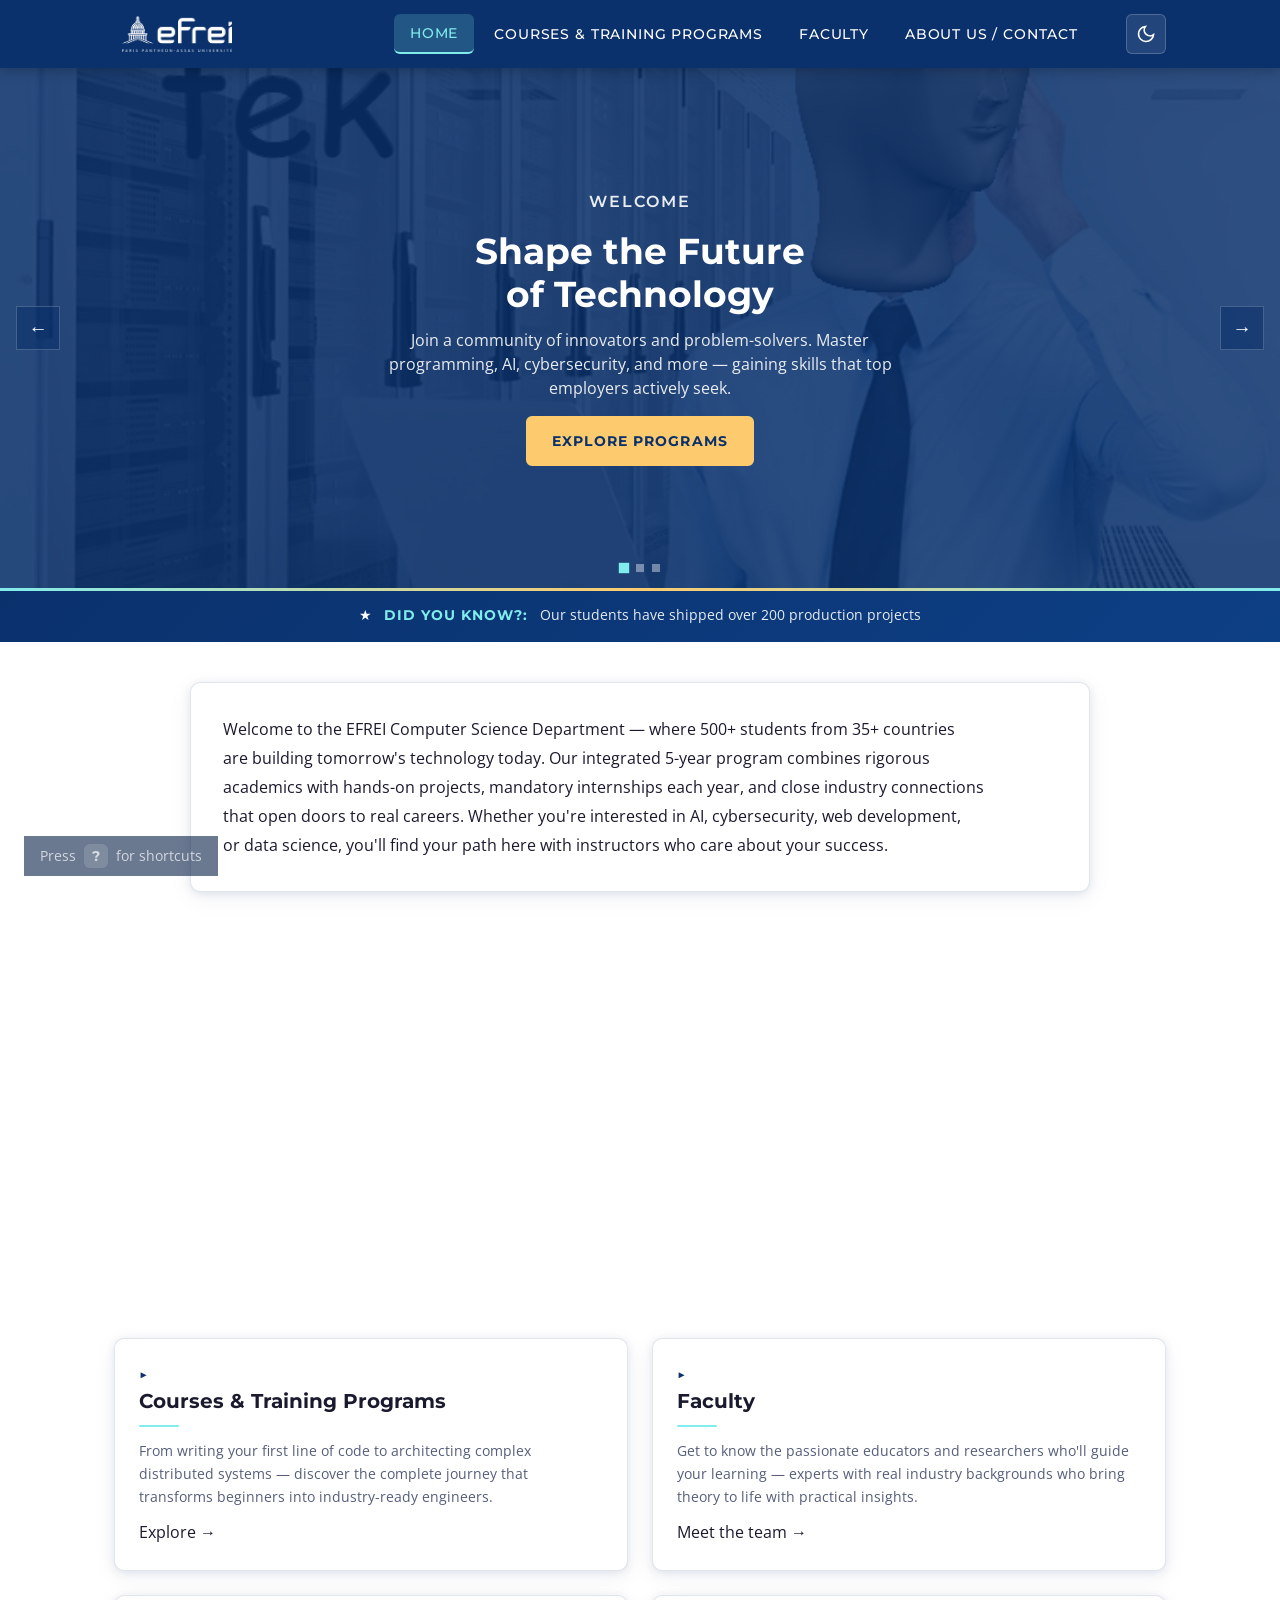
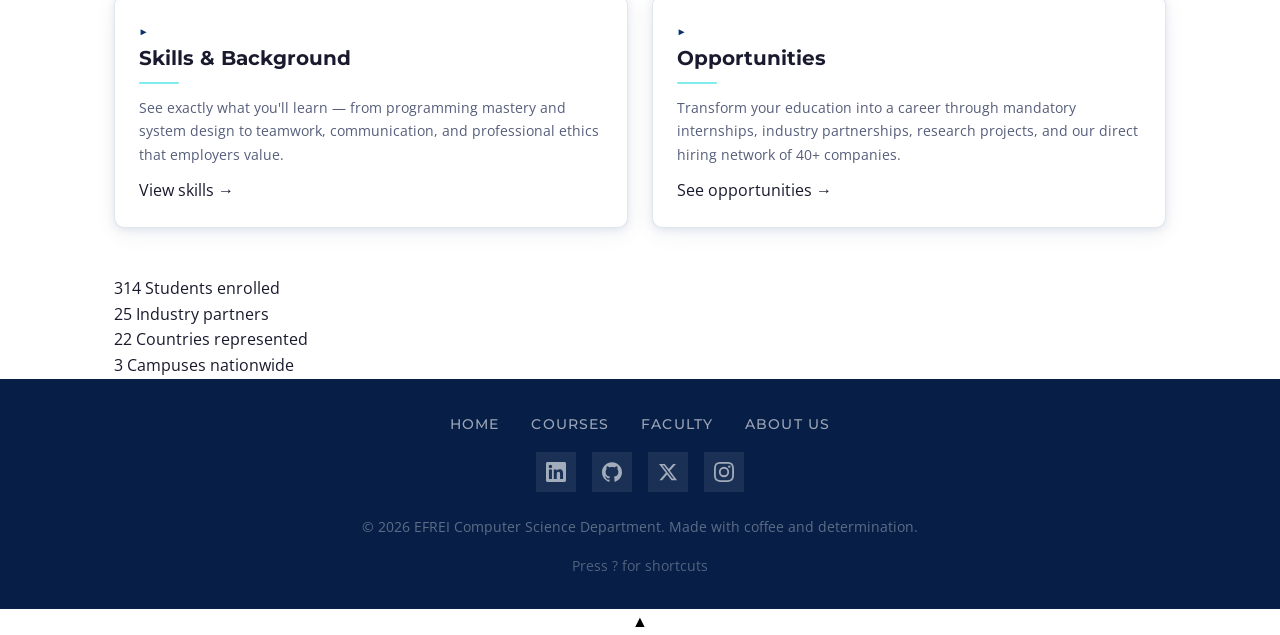
==== commit 295b6bd6: "hihihihi" ====
--- a/html/index.html
+++ b/html/index.html
@@ -79,7 +79,7 @@
         <div class="carousel-track">
 
           <!-- Slide 1: Welcome to the department -->
-          <div class="carousel-slide hero-slide" style="background-image: url('../images/hero-home-1.jpg');" role="group" aria-roledescription="slide" aria-label="Slide 1 of 3">
+          <div class="carousel-slide hero-slide" style="background-image: url('../images/4smjsk-2738079020.png');" role="group" aria-roledescription="slide" aria-label="Slide 1 of 3">
             <div class="slide-overlay">
               <div class="slide-content">
                 <p class="slide-label">Welcome</p>
@@ -92,7 +92,7 @@
           </div>
 
           <!-- Slide 2: Meet the faculty -->
-          <div class="carousel-slide hero-slide" style="background-image: url('../images/hero-home-2.jpg');" role="group" aria-roledescription="slide" aria-label="Slide 2 of 3">
+          <div class="carousel-slide hero-slide" style="background-image: url('../images/51o97l-1499263613.jpg');" role="group" aria-roledescription="slide" aria-label="Slide 2 of 3">
             <div class="slide-overlay">
               <div class="slide-content">
                 <p class="slide-label">Our Faculty</p>
@@ -104,7 +104,7 @@
           </div>
 
           <!-- Slide 3: Career paths -->
-          <div class="carousel-slide hero-slide" style="background-image: url('../images/hero-home-3.jpg');" role="group" aria-roledescription="slide" aria-label="Slide 3 of 3">
+          <div class="carousel-slide hero-slide" style="background-image: url('../images/job-opening-meme-1024x683-419942083.jpg');" role="group" aria-roledescription="slide" aria-label="Slide 3 of 3">
             <div class="slide-overlay">
               <div class="slide-content">
                 <p class="slide-label">Career Pathways</p>
--- a/css/style.css
+++ b/css/style.css
@@ -1,2323 +1,2687 @@
-/**
- * ===========================================================
- * EFREI Computer Science Department — style.css
- * "Where design meets academic ambition"
- * ===========================================================
- * 
- * This stylesheet brings the EFREI graphic charter to life.
- * Think of it as our visual DNA — every color, spacing decision,
- * and animation has been crafted to make the department look
- * professional, modern, and trustworthy.
- * 
- * COLORS (our signature palette):
- *   - Academic Blue #0A316C   — The main event. Used for headers, backgrounds, trust.
- *   - Tech Cyan #81ECEC       — The accent that says "we're modern, we promise"
- *   - Electric Yellow #FDCB6E  — Calls to action that demand attention
- * 
- * TYPOGRAPHY:
- *   - Montserrat for headings (bold, confident, modern)
- *   - Open Sans for body (readable, friendly, approachable)
- * 
- * We use CSS custom properties (design tokens) for everything
- * so if the charter ever changes (heaven forbid), we only
- * need to update the values here. DRY as a desert.
- */
-
-/* ── Google Fonts ── */
-@import url('https://fonts.googleapis.com/css2?family=Montserrat:wght@400;500;700&family=Open+Sans:wght@300;400;600&display=swap');
-
-/* ── Design Tokens (our building blocks) ── */
-:root {
-  /* ═══════════════════════════════════════════
-   * COLORS
-   * Each color has a purpose — no random hex codes here!
-   * ═══════════════════════════════════════════ */
-  
-  /* Primary brand colors — used everywhere */
-  --academic-blue:   #0A316C;  /* The big blue — trust, academia, stability */
-  --pure-white:      #FFFFFF;  /* Clean backgrounds, text on dark */
-  --tech-cyan:       #81ECEC; /* The accent that pops — modern, techy, alive */
-  --electric-yellow: #FDCB6E; /* CTAs and calls to action — "look at me!" */
-
-  /* Supporting blues — we needed variety, okay? */
-  --blue-dark:       #071f47;  /* Footer and dark areas — adds depth */
-  --blue-mid:        #0d3f85;  /* Hero images and hover states */
-
-  /* Neutral tones — for backgrounds and text that isn't important */
-  --surface-light:   #f4f6fb;  /* Section backgrounds — subtle, not distracting */
-  --text-dark:       #1a1a2e;  /* Main body text — easy on the eyes */
-  --text-muted:      #555e7a;  /* Secondary text — less important but still readable */
-  --border-subtle:   rgba(10, 49, 108, 0.12); /* Card borders — visible but not aggressive */
-
-  /* ═══════════════════════════════════════════
-   * TYPOGRAPHY
-   * We only load two fonts — keep it simple, keep it fast
-   * ═══════════════════════════════════════════ */
-  --font-heading: 'Montserrat', sans-serif;  /* Bold headlines that demand attention */
-  --font-body:    'Open Sans', sans-serif;   /* Long-form text that doesn't fatigue */
-
-  /* ═══════════════════════════════════════════
-   * TYPE SCALE (following a minor third ratio)
-   * Because sizing text randomly is a crime against humanity
-   * ═══════════════════════════════════════════ */
-  --text-h1:   2.5rem;   /* 40px — page titles, big moments */
-  --text-h2:   2rem;     /* 32px — section headers */
-  --text-h3:   1.25rem;  /* 20px — card titles, subsections */
-  --text-base: 1rem;     /* 16px — body text, the real workhorse */
-  --text-sm:   0.875rem; /* 14px — captions, labels, metadata */
-
-  /* ═══════════════════════════════════════════
-   * SPACING SYSTEM (4px base unit)
-   * Using multiples of 4 keeps everything aligned and rhythmic
-   * Like a well-behaved music score, if scores were made of padding
-   * ═══════════════════════════════════════════ */
-  --space-1:  0.25rem;  /* 4px  — tight spaces, icon padding */
-  --space-2:  0.5rem;   /* 8px  — small gaps, label margins */
-  --space-3:  0.75rem;  /* 12px — medium padding, compact areas */
-  --space-4:  1rem;     /* 16px — standard padding, our go-to */
-  --space-6:  1.5rem;   /* 24px — section padding, card padding */
-  --space-8:  2rem;     /* 32px — large gaps, section margins */
-  --space-10: 2.5rem;   /* 40px — big sections */
-  --space-12: 3rem;      /* 48px — hero areas, major spacing */
-  --space-16: 4rem;     /* 64px — between major page sections */
-
-  /* ═══════════════════════════════════════════
-   * LAYOUT
-   * These keep our containers consistent across pages
-   * ═══════════════════════════════════════════ */
-  --container-max: 1100px; /* Max width for content — keeps lines readable */
-  --header-height: 68px;   /* Fixed header height — used for scroll offsets */
-
-  /* ═══════════════════════════════════════════
-   * BORDER RADIUS
-   * Soft corners everywhere — nobody likes sharp edges
-   * (except maybe some mathematicians, but they're not our audience)
-   * ═══════════════════════════════════════════ */
-  --radius-sm: 0.375rem; /* 6px  — buttons, inputs, small elements */
-  --radius-md: 0.625rem; /* 10px — cards, containers, medium elements */
-  --radius-lg: 1rem;     /* 16px — large panels, hero elements */
-
-  /* ═══════════════════════════════════════════
-   * SHADOWS
-   * Layered shadows create depth without being heavy
-   * We use two levels: default for resting, hover for interaction
-   * ═══════════════════════════════════════════ */
-  --shadow-card: 0 2px 8px rgba(10, 49, 108, 0.10),  /* Subtle lift — the everyday shadow */
-                 0 6px 24px rgba(10, 49, 108, 0.06); /* Wider spread for larger elements */
-  --shadow-card-hover: 0 4px 16px rgba(10, 49, 108, 0.18),   /* Deeper lift on hover */
-                       0 12px 40px rgba(10, 49, 108, 0.10); /* More presence when interactive */
-
-  /* ═══════════════════════════════════════════
-   * TRANSITIONS
-   * Using a custom cubic-bezier for smooth, natural movement
-   * Feels responsive but not snappy — like a confident handshake
-   * ═══════════════════════════════════════════ */
-  --transition: 200ms cubic-bezier(0.16, 1, 0.3, 1);
-  --transition-slow: 400ms cubic-bezier(0.16, 1, 0.3, 1);
-}
-
-/* ── Fun background for the homepage ──
-   The Tony Stark meme GIF — because why not bring personality to academia?
-   We use a pseudo-element overlay to tint the GIF with Academic Blue
-   so text remains readable. Nobody wants to read white text on a meme.
- */
-.page-bg-gif {
-  position: fixed;
-  inset: 0;
-  z-index: -1; /* Behind everything — content is king */
-  background-image: url('../images/tony-stark-meme.gif'); 
-  background-size: cover;
-  background-position: center;
-  background-repeat: no-repeat;
-}
-
-/* The blue tint overlay — sits on top of the GIF, not the content */
-.page-bg-gif::after {
-  content: '';
-  position: absolute;
-  inset: 0;
-  /* Academic Blue at 75% opacity — keeps things readable while showing personality */
-  background-color: rgba(24, 93, 197, 0.75);
-}
-
-/* Dark mode: darker overlay for better contrast */
-[data-theme="dark"] .page-bg-gif::after {
-  background-color: rgba(10, 22, 40, 0.85);
-}
-
-
-/* ===========================================================
-   PAGE TRANSITIONS — Subtle fade-in when navigating
-   Makes the site feel more polished and less jarring
-   =========================================================== */
-
-@keyframes pageFadeIn {
-  from {
-    opacity: 0;
-    transform: translateY(8px);
-  }
-  to {
-    opacity: 1;
-    transform: translateY(0);
-  }
-}
-
-main {
-  animation: pageFadeIn 300ms ease-out;
-}
-
-
-/* ===========================================================
-   DARK MODE — CSS Variables for theme switching
-   Respects prefers-color-scheme as default, stored in localStorage
-   =========================================================== */
-
-/* Dark mode color palette */
-[data-theme="dark"] {
-  --academic-blue:   #1a4a8a;
-  --pure-white:      #f0f2f5;
-  --tech-cyan:       #6ee7f7;
-  --electric-yellow: #fdd87a;
-
-  --blue-dark:       #0a1628;
-  --blue-mid:        #1d3d6b;
-
-  --surface-light:   #1a2438;
-  --text-dark:       #e8eaed;
-  --text-muted:      #9aa0a8;
-  --border-subtle:   rgba(255, 255, 255, 0.1);
-
-  --shadow-card: 0 2px 8px rgba(0, 0, 0, 0.3),
-                 0 6px 24px rgba(0, 0, 0, 0.2);
-  --shadow-card-hover: 0 4px 16px rgba(0, 0, 0, 0.4),
-                       0 12px 40px rgba(0, 0, 0, 0.25);
-}
-
-/* ── Dark Mode: Body and Core ── */
-[data-theme="dark"] body {
-  background-color: #0f1520;
-  color: var(--text-dark);
-}
-
-/* ── Dark Mode: Cards (program-card, staff, nav-card, area-group, career-item, intro-card) ── */
-[data-theme="dark"] .program-card,
-[data-theme="dark"] .staff-member,
-[data-theme="dark"] .nav-card,
-[data-theme="dark"] .area-group,
-[data-theme="dark"] .career-item,
-[data-theme="dark"] .intro-card,
-[data-theme="dark"] .accordion-item {
-  background: #1a2438;
-  border-color: rgba(255, 255, 255, 0.1);
-  color: var(--text-dark);
-}
-
-[data-theme="dark"] .program-card h3,
-[data-theme="dark"] .area-group h3,
-[data-theme="dark"] .career-item h3 {
-  color: var(--tech-cyan);
-}
-
-[data-theme="dark"] .program-card p,
-[data-theme="dark"] .staff-bio,
-[data-theme="dark"] .area-group p,
-[data-theme="dark"] .career-item p {
-  color: var(--text-muted);
-}
-
-[data-theme="dark"] .card-number {
-  color: var(--tech-cyan);
-}
-
-[data-theme="dark"] .card-link-hint {
-  color: var(--tech-cyan);
-}
-
-/* ── Dark Mode: Form Elements ── */
-[data-theme="dark"] .form-group input,
-[data-theme="dark"] .form-group textarea,
-[data-theme="dark"] .form-group select {
-  background: #1a2438;
-  border-color: rgba(255, 255, 255, 0.15);
-  color: var(--text-dark);
-}
-
-[data-theme="dark"] .form-group input:focus,
-[data-theme="dark"] .form-group textarea:focus,
-[data-theme="dark"] .form-group select:focus {
-  border-color: var(--tech-cyan);
-  box-shadow: 0 0 0 3px rgba(110, 231, 247, 0.25);
-}
-
-[data-theme="dark"] .form-group label {
-  color: var(--tech-cyan);
-}
-
-[data-theme="dark"] .form-success {
-  background: #1a2438;
-  border-color: rgba(255, 255, 255, 0.1);
-}
-
-[data-theme="dark"] .form-success h3 {
-  color: var(--tech-cyan);
-}
-
-/* ── Dark Mode: Tables ── */
-[data-theme="dark"] .efrei-table td {
-  background: #1a2438;
-  border-bottom-color: rgba(255, 255, 255, 0.08);
-  color: var(--text-muted);
-}
-
-[data-theme="dark"] .efrei-table tbody tr:hover td {
-  background: #232d42;
-}
-
-[data-theme="dark"] .table-wrapper {
-  border-color: rgba(255, 255, 255, 0.1);
-}
-
-/* ── Dark Mode: Accordion ── */
-[data-theme="dark"] .accordion-trigger {
-  background: #1a2438;
-  color: var(--tech-cyan);
-}
-
-[data-theme="dark"] .accordion-trigger:hover {
-  background: #232d42;
-}
-
-[data-theme="dark"] .accordion-panel {
-  color: var(--text-muted);
-}
-
-/* ── Dark Mode: Tabs ── */
-[data-theme="dark"] .tabs-nav {
-  border-bottom-color: rgba(255, 255, 255, 0.1);
-}
-
-[data-theme="dark"] .tab-btn {
-  color: var(--text-muted);
-}
-
-[data-theme="dark"] .tab-btn:hover {
-  color: var(--tech-cyan);
-  background: rgba(110, 231, 247, 0.1);
-}
-
-[data-theme="dark"] .tab-btn.active,
-[data-theme="dark"] .tab-btn[aria-selected="true"] {
-  color: var(--tech-cyan);
-  background: #1a2438;
-  border-bottom-color: var(--tech-cyan);
-}
-
-/* ── Dark Mode: Status Badges ── */
-[data-theme="dark"] .status-done {
-  background: rgba(26, 102, 48, 0.4);
-  color: #6ee7a0;
-}
-
-[data-theme="dark"] .status-progress {
-  background: rgba(133, 100, 4, 0.4);
-  color: #fdd87a;
-}
-
-/* ── Dark Mode: Stats Section ── */
-[data-theme="dark"] .stats-section {
-  background: linear-gradient(135deg, #0a1628 0%, #1d3d6b 100%);
-}
-
-[data-theme="dark"] .stat-label {
-  color: rgba(255, 255, 255, 0.6);
-}
-
-/* ── Dark Mode: Overview Section ── */
-[data-theme="dark"] .overview-section h2 {
-  color: var(--tech-cyan);
-}
-
-[data-theme="dark"] .section-subtitle {
-  color: var(--text-muted);
-}
-
-[data-theme="dark"] .overview-section > .container > p:last-child {
-  color: var(--text-muted);
-}
-
-/* ── Dark Mode: Navigation Cards Section ── */
-[data-theme="dark"] .program-cards-section {
-  background-color: #0f1520;
-}
-
-[data-theme="dark"] .program-cards-section h2 {
-  color: var(--tech-cyan);
-}
-
-/* ── Dark Mode: Buttons ── */
-[data-theme="dark"] .btn-secondary {
-  color: var(--tech-cyan);
-  border-color: var(--tech-cyan);
-}
-
-[data-theme="dark"] .btn-secondary:hover,
-[data-theme="dark"] .btn-secondary:focus-visible {
-  background: var(--tech-cyan);
-  color: #0a1628;
-}
-
-/* ── Dark Mode: Carousel ── */
-[data-theme="dark"] .carousel {
-  background: #0a1628;
-}
-
-[data-theme="dark"] .slide-content p {
-  color: rgba(255, 255, 255, 0.7);
-}
-
-/* ── Dark Mode: Modal ── */
-[data-theme="dark"] .shortcuts-modal {
-  background: rgba(10, 22, 40, 0.9);
-}
-
-[data-theme="dark"] .shortcuts-modal-content {
-  background: #1a2438;
-  color: var(--text-dark);
-}
-
-[data-theme="dark"] .shortcuts-modal h2 {
-  color: var(--tech-cyan);
-}
-
-[data-theme="dark"] .shortcuts-modal kbd {
-  background: #0f1520;
-  border-color: rgba(255, 255, 255, 0.15);
-  color: var(--tech-cyan);
-}
-
-/* ── Dark Mode: Toast ── */
-[data-theme="dark"] .toast {
-  background: #1d3d6b;
-  border-color: var(--tech-cyan);
-}
-
-/* ── Dark Mode: Back to Top ── */
-[data-theme="dark"] .back-to-top {
-  background: #1d3d6b;
-}
-
-[data-theme="dark"] .back-to-top:hover {
-  background: #2a4d82;
-}
-
-/* ── Dark Mode: Keyboard Hint ── */
-[data-theme="dark"] .keyboard-hint {
-  background: #0a1628;
-  color: rgba(255, 255, 255, 0.5);
-}
-
-/* Theme toggle button in header */
-.theme-toggle {
-  display: flex;
-  align-items: center;
-  justify-content: center;
-  width: 40px;
-  height: 40px;
-  border-radius: var(--radius-sm);
-  background: rgba(255, 255, 255, 0.1);
-  border: 1px solid rgba(255, 255, 255, 0.2);
-  color: var(--pure-white);
-  cursor: pointer;
-  transition: background var(--transition), transform var(--transition),
-              border-color var(--transition);
-  flex-shrink: 0;
-}
-
-.theme-toggle:hover {
-  background: rgba(255, 255, 255, 0.2);
-  border-color: rgba(255, 255, 255, 0.4);
-  transform: scale(1.05);
-}
-
-.theme-toggle:focus-visible {
-  outline: 2px solid var(--tech-cyan);
-  outline-offset: 2px;
-}
-
-/* Sun icon SVG */
-.theme-toggle .icon-sun {
-  display: none;
-}
-
-/* Moon icon SVG */
-.theme-toggle .icon-moon {
-  display: block;
-}
-
-/* Show sun icon when dark mode is active */
-[data-theme="dark"] .theme-toggle .icon-sun {
-  display: block;
-}
-
-[data-theme="dark"] .theme-toggle .icon-moon {
-  display: none;
-}
-
-/* Smooth transition for theme changes */
-body,
-.site-header,
-.site-footer,
-.program-card,
-.accordion-item,
-.staff-member,
-.career-item,
-.area-group {
-  transition: background-color var(--transition-slow),
-              color var(--transition-slow),
-              border-color var(--transition-slow),
-              box-shadow var(--transition-slow);
-}
-
-
-/* ===========================================================
-   RAINBOW MODE — Easter egg activated by Konami code
-   Cycling hues on various elements for 10 seconds
-   =========================================================== */
-
-@keyframes rainbowHue {
-  0%   { filter: hue-rotate(0deg); }
-  100% { filter: hue-rotate(360deg); }
-}
-
-.rainbow-mode {
-  animation: rainbowHue 2s linear infinite;
-}
-
-.rainbow-mode .site-header,
-.rainbow-mode .back-to-top {
-  animation: rainbowHue 2s linear infinite;
-}
-
-
-/* ===========================================================
-   TOAST NOTIFICATIONS — Easter egg messages
-   =========================================================== */
-
-.toast-container {
-  position: fixed;
-  bottom: var(--space-8);
-  left: 50%;
-  transform: translateX(-50%);
-  z-index: 300;
-  display: flex;
-  flex-direction: column;
-  gap: var(--space-3);
-  pointer-events: none;
-}
-
-.toast {
-  background: var(--academic-blue);
-  color: var(--pure-white);
-  padding: var(--space-4) var(--space-6);
-  border-radius: var(--radius-md);
-  font-family: var(--font-heading);
-  font-size: var(--text-sm);
-  font-weight: 500;
-  text-align: center;
-  box-shadow: 0 8px 32px rgba(0, 0, 0, 0.3);
-  animation: toastSlideUp 300ms ease-out;
-  border: 2px solid var(--tech-cyan);
-}
-
-@keyframes toastSlideUp {
-  from {
-    opacity: 0;
-    transform: translateY(20px);
-  }
-  to {
-    opacity: 1;
-    transform: translateY(0);
-  }
-}
-
-.toast.hide {
-  animation: toastSlideDown 300ms ease-out forwards;
-}
-
-@keyframes toastSlideDown {
-  from {
-    opacity: 1;
-    transform: translateY(0);
-  }
-  to {
-    opacity: 0;
-    transform: translateY(20px);
-  }
-}
-
-
-/* ===========================================================
-   SOCIAL MEDIA LINKS IN FOOTER
-   SVG icons with proper accessibility
-   =========================================================== */
-
-.social-links {
-  display: flex;
-  align-items: center;
-  justify-content: center;
-  gap: var(--space-4);
-  margin-bottom: var(--space-2);
-}
-
-.social-links a {
-  display: flex;
-  align-items: center;
-  justify-content: center;
-  width: 40px;
-  height: 40px;
-  border-radius: var(--radius-full);
-  background: rgba(255, 255, 255, 0.08);
-  color: rgba(255, 255, 255, 0.6);
-  transition: background var(--transition), color var(--transition),
-              transform var(--transition);
-}
-
-.social-links a:hover {
-  background: rgba(129, 236, 236, 0.2);
-  color: var(--tech-cyan);
-  transform: translateY(-3px);
-}
-
-.social-links a:focus-visible {
-  outline: 2px solid var(--tech-cyan);
-  outline-offset: 2px;
-}
-
-.social-links svg {
-  width: 20px;
-  height: 20px;
-  fill: currentColor;
-}
-
-
-/* ===========================================================
-   SECRET HINT IN FOOTER
-   =========================================================== */
-
-.footer-secret-hint {
-  font-size: var(--text-sm);
-  color: rgba(255, 255, 255, 0.3);
-  cursor: help;
-  transition: color var(--transition);
-}
-
-.footer-secret-hint:hover {
-  color: rgba(255, 255, 255, 0.6);
-}
-
-/* ===========================================================
-   BASE RESET
-   "Undo what browsers do by default" — a love letter to consistency
-   =========================================================== */
-
-*, *::before, *::after {
-  box-sizing: border-box; /* Padding and borders included in element's total width — finally */
-  margin: 0;
-  padding: 0;
-}
-
-/* ═══════════════════════════════════════════
-   HTML & BODY
-   The foundation of everything
-   ═══════════════════════════════════════════ */
-html {
-  scroll-behavior: smooth; /* Finally, smooth scrolling without JS! */
-  scroll-padding-top: var(--header-height); /* Anchor links don't hide behind sticky header */
-  -webkit-font-smoothing: antialiased; /* Crisp text on Mac — you're welcome */
-}
-
-body {
-  font-family: var(--font-body);
-  font-size: var(--text-base);
-  font-weight: 400;
-  line-height: 1.6; /* Slightly relaxed — easier to read long text */
-  color: var(--text-dark);
-  background-color: var(--pure-white);
-  min-height: 100dvh; /* Works on mobile browsers that support dvh */
-  display: flex;
-  flex-direction: column; /* Footer always at the bottom, even with little content */
-}
-
-main {
-  flex: 1; /* Takes up all available space, pushing footer down */
-}
-
-/* Media defaults — responsive images, no overflow */
-img, picture, video { display: block; max-width: 100%; height: auto; }
-
-/* Accessibility: remove list styles on semantic lists but keep them usable */
-ul[role="list"], ol[role="list"] { list-style: none; }
-
-/* Reset links and buttons — they have their own styles */
-a { color: inherit; text-decoration: none; }
-button { cursor: pointer; border: none; background: none; font: inherit; }
-
-/* Headings — we define these globally because they're used everywhere */
-h1, h2, h3, h4, h5, h6 {
-  font-family: var(--font-heading);
-  line-height: 1.2; /* Tight headlines — classic editorial style */
-  text-wrap: balance; /* Prevents orphan words on their own line */
-}
-
-p { max-width: 72ch; text-wrap: pretty; } /* 72 characters per line = optimal readability */
-
-/* Focus indicator — visible but not ugly */
-:focus-visible {
-  outline: 2px solid var(--tech-cyan);
-  outline-offset: 3px;
-  border-radius: var(--radius-sm);
-}
-
-/* ═══════════════════════════════════════════
-   ACCESSIBILITY: Reduced Motion
-   For folks who prefer less animation (or have vestibular disorders)
-   ═══════════════════════════════════════════ */
-@media (prefers-reduced-motion: reduce) {
-  *, *::before, *::after {
-    animation-duration: 0.01ms !important; /* Essentially instant */
-    transition-duration: 0.01ms !important;
-  }
-}
-
-
-/* ===========================================================
-   LAYOUT UTILITIES
-   Reusable patterns that appear throughout the site
-   =========================================================== */
-
-/* The container — keeps content centered and at a readable width
-   We use max-width + margin auto instead of flexbox for simplicity */
-.container {
-  max-width: var(--container-max);
-  margin-inline: auto; /* Centers horizontally — modern shorthand */
-  padding-inline: var(--space-6);
-}
-
-/* Screen reader only — visible to assistive tech, invisible on screen
-   Used for labels that are visually apparent elsewhere */
-.sr-only {
-  position: absolute; width: 1px; height: 1px;
-  padding: 0; margin: -1px; overflow: hidden;
-  clip: rect(0,0,0,0); white-space: nowrap; border-width: 0;
-}
-
-
-/* ===========================================================
-   ENTRANCE ANIMATIONS
-   Subtle fade-in and slide-up effects for elements as they enter the viewport
-   Creates a polished, modern feel without being distracting
-   =========================================================== */
-
-@keyframes fadeSlideUp {
-  from {
-    opacity: 0;
-    transform: translateY(20px);
-  }
-  to {
-    opacity: 1;
-    transform: translateY(0);
-  }
-}
-
-@keyframes fadeIn {
-  from { opacity: 0; }
-  to { opacity: 1; }
-}
-
-@keyframes slideInLeft {
-  from {
-    opacity: 0;
-    transform: translateX(-20px);
-  }
-  to {
-    opacity: 1;
-    transform: translateX(0);
-  }
-}
-
-@keyframes pulse {
-  0%, 100% { opacity: 1; }
-  50% { opacity: 0.6; }
-}
-
-@keyframes spin {
-  to { transform: rotate(360deg); }
-}
-
-/* Staggered animation delays for cascading reveals */
-.animate-stagger-1 { animation-delay: 60ms; }
-.animate-stagger-2 { animation-delay: 120ms; }
-.animate-stagger-3 { animation-delay: 180ms; }
-.animate-stagger-4 { animation-delay: 240ms; }
-.animate-stagger-5 { animation-delay: 300ms; }
-.animate-stagger-6 { animation-delay: 360ms; }
-
-/* Base animation class - elements start hidden and animate in via JS */
-.fade-animate {
-  opacity: 0;
-  transform: translateY(20px);
-  transition: opacity var(--transition-slow), transform var(--transition-slow);
-}
-
-.fade-animate.visible {
-  opacity: 1;
-  transform: translateY(0);
-}
-
-
-/* ===========================================================
-   HEADER
-   The sticky navigation bar that follows you everywhere
-   =========================================================== */
-
-/* The main header bar — always visible, always blue, always ready */
-.site-header {
-  position: sticky; /* Stays at top when scrolling — users hate losing navigation */
-  top: 0;
-  z-index: 100; /* Above most content — except modals would be higher */
-  background-color: var(--academic-blue);
-  height: var(--header-height);
-  box-shadow: 0 2px 12px rgba(0,0,0,0.25); /* Soft drop shadow for depth */
-}
-
-/* Inner header layout — logo left, nav right, everything centered vertically */
-.header-inner {
-  max-width: var(--container-max);
-  margin-inline: auto;
-  padding-inline: var(--space-6);
-  height: 100%;
-  display: flex;
-  align-items: center;
-  gap: var(--space-8);
-}
-
-/* Logo area — needs breathing room around the icon */
-.logo {
-  flex-shrink: 0; /* Don't let the logo shrink when space gets tight */
-  padding: var(--space-2); /* Clearance area around the logo equivalent to icon size */
-  display: flex;
-  align-items: center;
-  transition: transform var(--transition);
-}
-
-.logo:hover {
-  transform: scale(1.03);
-}
-
-/* The logo image — white on blue, always */
-.logo img {
-  filter: brightness(0) invert(1); /* Turns any colored logo into white — flexible! */
-  height: 36px;
-  width: auto;
-}
-
-/* Main navigation — pushes to the right side of the header */
-.main-nav {
-  margin-left: auto; /* Pushes nav to the right of logo */
-}
-
-.main-nav ul {
-  display: flex;
-  align-items: center;
-  gap: var(--space-1); /* Tight gaps between nav items */
-  list-style: none;
-}
-
-/* Navigation links — uppercase, letter-spaced, bold
-   We use uppercase because it's a navigation convention users understand */
-.main-nav a {
-  display: block;
-  padding: var(--space-2) var(--space-4);
-  color: var(--pure-white);
-  font-family: var(--font-heading);
-  font-size: var(--text-sm);
-  font-weight: 500;
-  text-transform: uppercase;
-  letter-spacing: 0.06em;
-  border-radius: var(--radius-sm);
-  transition: background var(--transition), color var(--transition);
-  white-space: nowrap; /* Keep text on one line — no wrapping in nav */
-}
-
-/* Hover and focus states — subtle highlight to show interactivity */
-.main-nav a:hover,
-.main-nav a:focus-visible {
-  background-color: rgba(129, 236, 236, 0.15); /* Cyan at 15% opacity — subtle glow */
-  color: var(--tech-cyan);
-}
-
-/* Current page indicator — the link to the page you're viewing
-   We use aria-current="page" in HTML, styled here */
-.main-nav a[aria-current="page"] {
-  background-color: rgba(129, 236, 236, 0.2);
-  color: var(--tech-cyan);
-  border-bottom: 2px solid var(--tech-cyan); /* Underline effect — shows it's active */
-}
-
-/* ── Hamburger toggle (mobile only) ──
-   Three lines stacked vertically — the universal symbol for "there's a menu in here"
-   Hidden by default on desktop, shown via media queries on mobile */
-.nav-toggle {
-  display: none; /* Hidden until mobile kicks in */
-  flex-direction: column;
-  justify-content: center;
-  gap: 5px; /* Space between the lines */
-  width: 40px;
-  height: 40px;
-  padding: var(--space-2);
-  margin-left: auto; /* Push to the right side of the header */
-}
-
-/* The three lines of the hamburger — white rectangles */
-.nav-toggle span {
-  display: block;
-  height: 2px;
-  background-color: var(--pure-white);
-  border-radius: 2px;
-  transition: transform var(--transition), opacity var(--transition);
-}
-
-/* ═══════════════════════════════════════════
-   ANIMATED HAMBURGER → X
-   When the menu is open (aria-expanded="true"), 
-   we transform the three lines into an X
-   ═══════════════════════════════════════════ */
-.nav-toggle[aria-expanded="true"] span:nth-child(1) {
-  transform: translateY(7px) rotate(45deg); /* Top line rotates to form the X */
-}
-.nav-toggle[aria-expanded="true"] span:nth-child(2) {
-  opacity: 0; /* Middle line disappears */
-}
-.nav-toggle[aria-expanded="true"] span:nth-child(3) {
-  transform: translateY(-7px) rotate(-45deg); /* Bottom line completes the X */
-}
-
-
-/* ===========================================================
-   HERO BANNER
-   The big, diagonal, visual statement at the top of inner pages
-   Diagonal cut is a charter rule — consistency is key
-   =========================================================== */
-
-.page-hero {
-  position: relative;
-  min-height: 320px; /* Enough height to make an impact */
-  background-color: var(--academic-blue);
-  display: grid;
-  grid-template-columns: 1fr 1fr; /* Text on left, image on right */
-  overflow: hidden; /* Hides anything that overflows during the diagonal cut */
-}
-
-/* Subtle parallax effect on hero image */
-.page-hero .hero-image {
-  will-change: transform;
-  transition: transform 0.1s linear;
-}
-
-/* Text side of the hero — where we put the headline and intro */
-.hero-text {
-  position: relative;
-  z-index: 2; /* Above the diagonal accent line */
-  padding: var(--space-12) var(--space-8) var(--space-12) var(--space-10);
-  display: flex;
-  flex-direction: column;
-  justify-content: center; /* Vertically centered */
-  gap: var(--space-4);
-}
-
-.hero-text h1 {
-  font-size: var(--text-h1);
-  font-weight: 700;
-  color: var(--pure-white);
-  line-height: 1.15;
-}
-
-.hero-text p {
-  font-size: var(--text-base);
-  color: rgba(255, 255, 255, 0.85); /* Slightly transparent white */
-  font-weight: 300; /* Light weight for contrast with headline */
-  max-width: 50ch; /* Shorter lines for readability */
-}
-
-/* Right side of hero — the photographic area with diagonal cut
-   The diagonal clip-path is the charter's signature move */
-.hero-image {
-  position: relative;
-  background-color: var(--blue-mid);
-  background-size: cover;
-  background-position: center;
-  /* Diagonal clip — 8% from left edge creates the angled cut we see */
-  clip-path: polygon(8% 0%, 100% 0%, 100% 100%, 0% 100%);
-  /* Override per page with a class + background-image in page CSS or inline */
-}
-
-/* Cyan diagonal accent line — the subtle charter detail
-   It's a gradient line that runs vertically through the hero */
-.page-hero::after {
-  content: '';
-  position: absolute;
-  top: 0;
-  left: 50%; /* Center horizontally */
-  transform: translateX(-8%) skewX(-3deg); /* Slight skew for dynamic feel */
-  width: 3px;
-  height: 100%;
-  background: linear-gradient(to bottom, var(--tech-cyan), transparent);
-  z-index: 3; /* Above both text and image */
-  pointer-events: none; /* Click through — it's decorative only */
-}
-
-
-/* ===========================================================
-   INTRO BLOCK (boxed description)
-   A subtle background for introducing sections
-   =========================================================== */
-
-.intro-block {
-  padding-block: var(--space-10); /* Vertical padding — breathes easy */
-  background-color: var(--surface-light);
-}
-
-.intro-card {
-  background: var(--pure-white);
-  border: 1px solid var(--border-subtle);
-  border-radius: var(--radius-md);
-  padding: var(--space-8);
-  box-shadow: var(--shadow-card); /* Subtle lift from the page */
-  transition: box-shadow var(--transition), transform var(--transition);
-}
-
-.intro-card:hover {
-  box-shadow: var(--shadow-card-hover);
-  transform: translateY(-2px);
-}
-
-.intro-card p {
-  font-size: var(--text-base);
-  line-height: 1.7; /* More generous for intro text */
-  color: var(--text-muted);
-  max-width: 80ch; /* Slightly longer lines for this context */
-}
-
-
-/* ===========================================================
-   OVERVIEW / SECTION TITLE BLOCK
-   Where we announce what the section is about
-   =========================================================== */
-
-.overview-section {
-  padding-block: var(--space-10);
-  text-align: center; /* Headings centered, body text left-aligned via container */
-}
-
-.overview-section h2 {
-  font-size: var(--text-h2);
-  font-weight: 700;
-  color: var(--academic-blue);
-  margin-bottom: var(--space-2);
-}
-
-/* Small uppercase label above the section title */
-.section-subtitle {
-  font-size: var(--text-sm);
-  text-transform: uppercase;
-  letter-spacing: 1.5px;
-  font-weight: 300;
-  color: var(--text-muted);
-  margin-bottom: var(--space-6);
-}
-
-/* The paragraph after section headers — left-aligned within centered container */
-.overview-section > .container > p:last-child {
-  margin-inline: auto; /* Center it like the heading, but left-aligned text */
-  color: var(--text-muted);
-  line-height: 1.7;
-}
-
-/* The decorative underline beneath section titles
-   It's the cyan line that adds a splash of color to the heading */
-.overview-section h2::after {
-  content: '';
-  display: block;
-  width: 60px;
-  height: 3px;
-  background: var(--tech-cyan);
-  margin: var(--space-3) auto 0; /* Centered below the heading */
-  border-radius: 2px;
-}
-
-
-/* ===========================================================
-   PROGRAM / CONTENT CARDS
-   The workhorses of our content display
-   =========================================================== */
-
-.program-cards-section {
-  padding-block: var(--space-8) var(--space-12); /* Extra space at bottom for breathing room */
-  background-color: var(--surface-light);
-}
-
-.program-cards-section h2 {
-  font-size: var(--text-h2);
-  font-weight: 700;
-  color: var(--academic-blue);
-  margin-bottom: var(--space-8);
-}
-
-/* The grid that holds our cards — 2 columns by default
-   Perfect for showing 3 cards with the 3rd spanning full width */
-.cards-grid {
-  display: grid;
-  grid-template-columns: repeat(2, 1fr); /* Two equal columns */
-  gap: var(--space-6);
-}
-
-/* The wide card variant — spans full width
-   Used for the 3rd card in a set, creating visual balance */
-.program-card--wide {
-  grid-column: 1 / -1; /* Span all columns */
-  max-width: 600px; /* But limit width so it doesn't get absurd */
-  margin-inline: auto; /* Center it */
-  width: 100%;
-}
-
-/* The card itself — white, bordered, padded, shadowed
-   The classic container for grouped information */
-.program-card {
-  background: var(--pure-white);
-  border: 1px solid var(--border-subtle);
-  border-radius: var(--radius-md);
-  padding: var(--space-6);
-  box-shadow: var(--shadow-card);
-  transition: box-shadow var(--transition), transform var(--transition); /* Smooth hover effects */
-  display: flex;
-  flex-direction: column;
-  gap: var(--space-3);
-}
-
-/* Card hover state — lifts up and shadow deepens
-   Subtle feedback that says "you can click on this" */
-.program-card:hover {
-  box-shadow: var(--shadow-card-hover);
-  transform: translateY(-3px);
-}
-
-/* Card header area — number + title stacked */
-.card-header {
-  display: flex;
-  flex-direction: column;
-  gap: var(--space-1);
-}
-
-/* Card number — small, uppercase, the accent before the title */
-.card-number {
-  font-family: var(--font-heading);
-  font-size: var(--text-sm);
-  font-weight: 700;
-  color: var(--academic-blue);
-  text-transform: uppercase;
-  letter-spacing: 1px;
-}
-
-.program-card h3 {
-  font-size: var(--text-h3);
-  font-weight: 700;
-  color: var(--academic-blue);
-}
-
-/* The cyan underline accent on the card header
-   Adds a touch of brand color to each card */
-.card-header::after {
-  content: '';
-  display: block;
-  width: 40px;
-  height: 2px;
-  background: var(--tech-cyan);
-  border-radius: 2px;
-  margin-top: var(--space-2);
-}
-
-.program-card p {
-  font-size: var(--text-sm);
-  color: var(--text-muted);
-  line-height: 1.65;
-}
-
-
-/* ===========================================================
-   DECORATIVE DIVIDERS
-   Subtle visual separators that add polish without distraction
-   =========================================================== */
-
-.section-divider {
-  display: flex;
-  align-items: center;
-  justify-content: center;
-  gap: var(--space-4);
-  padding-block: var(--space-6);
-  color: var(--tech-cyan);
-  opacity: 0.6;
-}
-
-.section-divider::before,
-.section-divider::after {
-  content: '';
-  flex: 1;
-  max-width: 100px;
-  height: 1px;
-  background: linear-gradient(to right, transparent, var(--tech-cyan), transparent);
-}
-
-.section-divider-icon {
-  font-size: 1.25rem;
-}
-
-
-/* ===========================================================
-   LISTS — EFREI custom bullets
-   Charter rule: ▶ triangle bullets, white on blue backgrounds
-   These are used for the category lists on Skills and other pages
-   =========================================================== */
-
-/* The list container — no bullets, flexbox for alignment */
-.efrei-list {
-  list-style: none;
-  display: flex;
-  flex-direction: column;
-  gap: var(--space-2); /* Tight spacing between items */
-}
-
-/* List items — uppercase, letter-spaced, white text on dark backgrounds */
-.efrei-list li {
-  display: flex;
-  align-items: flex-start; /* Top-align for longer items */
-  gap: var(--space-3);
-  font-size: var(--text-sm);
-  text-transform: uppercase;
-  letter-spacing: 1.5px;
-  font-weight: 300;
-  color: var(--pure-white);
-}
-
-/* The ▶ triangle bullet — white, small, positioned before text
-   The flex-shrink: 0 keeps the bullet from getting squished */
-.efrei-list li::before {
-  content: '▶';
-  font-size: 0.6em; /* Smaller than the text — decorative, not dominant */
-  color: var(--pure-white);
-  flex-shrink: 0;
-  margin-top: 0.2em; /* Aligns better with uppercase text */
-}
-
-
-/* ===========================================================
-   BUTTONS
-   The interactive calls-to-action that drive user behavior
-   =========================================================== */
-
-/* Base button styles — shared across all button variants */
-.btn {
-  display: inline-flex;
-  align-items: center;
-  justify-content: center;
-  gap: var(--space-2); /* Space between icon and text */
-  padding: var(--space-3) var(--space-6);
-  font-family: var(--font-heading);
-  font-size: var(--text-sm);
-  font-weight: 700;
-  text-transform: uppercase;
-  letter-spacing: 0.08em; /* Slightly increased for that authoritative feel */
-  border-radius: var(--radius-sm);
-  border: 2px solid transparent;
-  transition: background var(--transition), color var(--transition),
-              border-color var(--transition), transform var(--transition),
-              box-shadow var(--transition);
-  white-space: nowrap; /* Buttons don't wrap text */
-  cursor: pointer; /* Changes to pointer on hover — universal sign for "clickable" */
-}
-
-/* PRIMARY BUTTON — Electric Yellow on Blue
-   The attention-grabber. Use sparingly — when everything is loud, nothing is. */
-.btn-primary {
-  background-color: var(--electric-yellow);
-  color: var(--academic-blue);
-  border-color: var(--electric-yellow);
-}
-.btn-primary:hover, .btn-primary:focus-visible {
-  background-color: #f0b94a; /* Slightly darker for hover state */
-  border-color: #f0b94a;
-  transform: translateY(-2px);
-  box-shadow: 0 4px 12px rgba(253, 203, 110, 0.3);
-}
-
-/* SECONDARY BUTTON — Cyan outline
-   The supportive actor. Used for secondary actions. */
-.btn-secondary {
-  background-color: transparent;
-  color: var(--tech-cyan);
-  border-color: var(--tech-cyan);
-}
-.btn-secondary:hover, .btn-secondary:focus-visible {
-  background-color: var(--tech-cyan);
-  color: var(--academic-blue); /* Inverts on hover — clear feedback */
-  transform: translateY(-2px);
-}
-
-/* GHOST BUTTON — White outline on blue backgrounds
-   For use on dark backgrounds where primary would be too much */
-.btn-ghost {
-  background-color: transparent;
-  color: var(--pure-white);
-  border-color: rgba(255, 255, 255, 0.4);
-}
-.btn-ghost:hover, .btn-ghost:focus-visible {
-  border-color: var(--pure-white);
-  background-color: rgba(255, 255, 255, 0.1); /* Subtle white overlay */
-}
-
-/* Loading state for buttons */
-.btn-loading {
-  position: relative;
-  color: transparent !important;
-  pointer-events: none;
-}
-
-.btn-loading::after {
-  content: '';
-  position: absolute;
-  width: 18px;
-  height: 18px;
-  border: 2px solid var(--academic-blue);
-  border-top-color: transparent;
-  border-radius: 50%;
-  animation: spin 0.6s linear infinite;
-}
-
-.btn-primary.btn-loading::after {
-  border-color: var(--academic-blue);
-  border-top-color: transparent;
-}
-
-/* Ripple effect on button click */
-.btn {
-  position: relative;
-  overflow: hidden;
-}
-
-.btn::before {
-  content: '';
-  position: absolute;
-  top: 50%;
-  left: 50%;
-  width: 0;
-  height: 0;
-  border-radius: 50%;
-  background: rgba(255, 255, 255, 0.3);
-  transform: translate(-50%, -50%);
-  transition: width 0.4s ease, height 0.4s ease;
-}
-
-.btn:active::before {
-  width: 200px;
-  height: 200px;
-}
-
-
-/* ===========================================================
-   BOTTOM PAGE NAVIGATION
-   The 3-button row at the bottom of inner pages
-   Helps users navigate to adjacent sections without going back to top
-   =========================================================== */
-
-.page-bottom-nav {
-  display: grid;
-  grid-template-columns: repeat(3, 1fr); /* Three equal columns */
-  background-color: var(--academic-blue);
-  border-top: 3px solid var(--tech-cyan); /* Brand accent at top */
-}
-
-.bottom-nav-btn {
-  display: flex;
-  align-items: center;
-  justify-content: center;
-  padding: var(--space-6) var(--space-4);
-  font-family: var(--font-heading);
-  font-size: var(--text-sm);
-  font-weight: 700;
-  text-transform: uppercase;
-  letter-spacing: 0.08em;
-  color: rgba(255, 255, 255, 0.75); /* Muted white — less prominent than active */
-  text-align: center;
-  border-right: 1px solid rgba(255, 255, 255, 0.1); /* Vertical dividers between buttons */
-  transition: background var(--transition), color var(--transition);
-}
-
-.bottom-nav-btn:hover {
-  background-color: rgba(129, 236, 236, 0.15); /* Cyan highlight on hover */
-  color: var(--tech-cyan);
-}
-
-/* The active/current page button — more prominent styling */
-.bottom-nav-btn--active {
-  color: var(--pure-white); /* Full white, not muted */
-  background-color: rgba(129, 236, 236, 0.12); /* Subtle cyan background */
-  border-bottom: 3px solid var(--electric-yellow); /* Yellow accent line */
-}
-
-.bottom-nav-btn--active:hover {
-  background-color: rgba(129, 236, 236, 0.2);
-  color: var(--pure-white);
-}
-
-
-/* ===========================================================
-   FOOTER
-   The quiet end of every page — still styled, still on-brand
-   =========================================================== */
-
-.site-footer {
-  background-color: var(--blue-dark); /* Darker blue than header for contrast */
-  padding-block: var(--space-8);
-  color: rgba(255, 255, 255, 0.7); /* Muted white — doesn't compete with content */
-  text-align: center;
-  display: flex;
-  flex-direction: column;
-  align-items: center;
-  gap: var(--space-4);
-}
-
-.site-footer nav ul {
-  display: flex;
-  flex-wrap: wrap; /* Wrap on small screens */
-  justify-content: center;
-  gap: var(--space-2);
-  list-style: none;
-}
-
-.site-footer nav a {
-  font-family: var(--font-heading);
-  font-size: var(--text-sm);
-  font-weight: 500;
-  text-transform: uppercase;
-  letter-spacing: 0.08em;
-  color: rgba(255, 255, 255, 0.6); /* Even more muted than the footer text */
-  padding: var(--space-2) var(--space-3);
-  border-radius: var(--radius-sm);
-  transition: color var(--transition), background var(--transition);
-}
-
-.site-footer nav a:hover, .site-footer nav a:focus-visible {
-  color: var(--tech-cyan); /* Cyan on hover — brand accent */
-  background-color: rgba(129, 236, 236, 0.1);
-}
-
-.footer-copy {
-  font-size: var(--text-sm);
-  color: rgba(255, 255, 255, 0.35); /* Very muted — it's just copyright info */
-}
-
-
-/* ===========================================================
-   FORMS (contact / about page)
-   Where users get to talk to us — needs to feel trustworthy
-   =========================================================== */
-
-/* Form group — label stacked above input, clean and simple */
-.form-group {
-  display: flex;
-  flex-direction: column;
-  gap: var(--space-2);
-}
-
-.form-group label {
-  font-family: var(--font-heading);
-  font-size: var(--text-sm);
-  font-weight: 700;
-  text-transform: uppercase;
-  letter-spacing: 1.5px;
-  color: var(--academic-blue);
-  transition: color var(--transition);
-}
-
-.form-group:focus-within label {
-  color: var(--blue-mid);
-}
-
-/* Text inputs, textareas, and selects — all share these base styles */
-.form-group input,
-.form-group textarea,
-.form-group select {
-  padding: var(--space-3) var(--space-4);
-  border: 1px solid var(--border-subtle);
-  border-radius: var(--radius-sm);
-  font-family: var(--font-body);
-  font-size: var(--text-base);
-  color: var(--text-dark);
-  background: var(--pure-white);
-  transition: border-color var(--transition), box-shadow var(--transition),
-              background var(--transition);
-  width: 100%; /* Full width within their container */
-}
-
-/* Focus state — blue border and cyan glow
-   The cyan glow is our signature interaction feedback */
-.form-group input:focus,
-.form-group textarea:focus,
-.form-group select:focus {
-  outline: none; /* Remove default — we style our own */
-  border-color: var(--academic-blue);
-  box-shadow: 0 0 0 3px rgba(129, 236, 236, 0.35); /* Cyan shadow, like a halo */
-}
-
-/* Error messages — red and hidden by default */
-.form-error {
-  font-size: var(--text-sm);
-  color: #c0392b; /* Red — universal color for errors */
-  display: none; /* Hidden until there's an actual error */
-}
-
-.form-error.visible {
-  display: block; /* Show when the visible class is added */
-  animation: fadeSlideUp 200ms ease;
-}
-
-/* Success message styling */
-.form-success {
-  text-align: center;
-  padding: var(--space-8);
-  background: var(--pure-white);
-  border: 1px solid var(--border-subtle);
-  border-radius: var(--radius-md);
-  box-shadow: var(--shadow-card);
-  animation: fadeSlideUp 300ms ease;
-}
-
-.form-success-icon {
-  display: block;
-  font-size: 3rem;
-  margin-bottom: var(--space-4);
-}
-
-.form-success h3 {
-  color: var(--academic-blue);
-  margin-bottom: var(--space-2);
-}
-
-.form-success p {
-  color: var(--text-muted);
-  max-width: none;
-}
-
-
-/* ===========================================================
-   ACCORDION (expandable content blocks)
-   Great for内容量 content without overwhelming the user
-   =========================================================== */
-
-.accordion {
-  display: flex;
-  flex-direction: column;
-  gap: var(--space-4);
-}
-
-.accordion-item {
-  background: var(--pure-white);
-  border: 1px solid var(--border-subtle);
-  border-radius: var(--radius-md);
-  box-shadow: var(--shadow-card);
-  overflow: hidden;
-  transition: box-shadow var(--transition);
-}
-
-.accordion-item:hover {
-  box-shadow: var(--shadow-card-hover);
-}
-
-.accordion-item.is-open {
-  box-shadow: var(--shadow-card-hover);
-}
-
-.accordion-trigger {
-  width: 100%;
-  display: flex;
-  align-items: center;
-  justify-content: space-between;
-  padding: var(--space-6);
-  background: var(--pure-white);
-  border: none;
-  font-family: var(--font-heading);
-  font-size: var(--text-h3);
-  font-weight: 700;
-  color: var(--academic-blue);
-  text-align: left;
-  cursor: pointer;
-  transition: background var(--transition), color var(--transition);
-}
-
-.accordion-trigger:hover {
-  background: var(--surface-light);
-}
-
-.accordion-trigger::after {
-  content: '▼';
-  font-size: var(--text-sm);
-  color: var(--tech-cyan);
-  transition: transform var(--transition);
-  flex-shrink: 0;
-  margin-left: var(--space-4);
-}
-
-.accordion-item.is-open .accordion-trigger::after {
-  transform: rotate(180deg);
-}
-
-.accordion-trigger:focus-visible {
-  outline: 2px solid var(--tech-cyan);
-  outline-offset: -2px;
-}
-
-.accordion-panel {
-  padding: 0 var(--space-6) var(--space-6);
-  color: var(--text-muted);
-  line-height: 1.7;
-  animation: fadeSlideUp 200ms ease;
-}
-
-.accordion-panel[hidden] {
-  display: none;
-}
-
-
-/* ===========================================================
-   TABLES (used for faculty / timetable / work breakdown)
-   Charter: professional, readable, with light header row
-   =========================================================== */
-
-.efrei-table {
-  width: 100%;
-  border-collapse: collapse; /* Borders merge instead of stack */
-  font-size: var(--text-sm);
-}
-
-.efrei-table thead {
-  background-color: var(--academic-blue); /* Blue header row — consistent with brand */
-  color: var(--pure-white);
-}
-
-.efrei-table th {
-  padding: var(--space-3) var(--space-4);
-  font-family: var(--font-heading);
-  font-weight: 700;
-  text-transform: uppercase;
-  letter-spacing: 1.5px;
-  text-align: left; /* Left-align headers — more readable */
-}
-
-.efrei-table td {
-  padding: var(--space-3) var(--space-4);
-  border-bottom: 1px solid var(--border-subtle); /* Horizontal dividers between rows */
-  color: var(--text-muted);
-  transition: background var(--transition);
-}
-
-.efrei-table tbody tr {
-  transition: background var(--transition);
-}
-
-.efrei-table tbody tr:hover {
-  background-color: var(--surface-light); /* Subtle highlight on hover */
-}
-
-
-/* ===========================================================
-   KEYBOARD SHORTCUTS HELP MODAL
-   Press ? to see available keyboard shortcuts
-   =========================================================== */
-
-.keyboard-hint {
-  position: fixed;
-  bottom: var(--space-6);
-  left: var(--space-6);
-  display: flex;
-  align-items: center;
-  gap: var(--space-2);
-  padding: var(--space-2) var(--space-4);
-  background: var(--blue-dark);
-  color: rgba(255, 255, 255, 0.7);
-  border-radius: var(--radius-full);
-  font-size: var(--text-sm);
-  opacity: 0.6;
-  transition: opacity var(--transition);
-  z-index: 50;
-}
-
-.keyboard-hint:hover {
-  opacity: 1;
-}
-
-.keyboard-hint kbd {
-  display: inline-flex;
-  align-items: center;
-  justify-content: center;
-  min-width: 24px;
-  height: 24px;
-  padding: 0 var(--space-2);
-  background: rgba(255, 255, 255, 0.15);
-  border-radius: var(--radius-sm);
-  font-family: var(--font-heading);
-  font-size: var(--text-sm);
-  font-weight: 700;
-}
-
-.shortcuts-modal {
-  position: fixed;
-  inset: 0;
-  display: flex;
-  align-items: center;
-  justify-content: center;
-  background: rgba(10, 49, 108, 0.85);
-  backdrop-filter: blur(4px);
-  z-index: 200;
-  opacity: 0;
-  pointer-events: none;
-  transition: opacity var(--transition);
-}
-
-.shortcuts-modal.is-open {
-  opacity: 1;
-  pointer-events: auto;
-}
-
-.shortcuts-modal-content {
-  background: var(--pure-white);
-  border-radius: var(--radius-lg);
-  padding: var(--space-8);
-  max-width: 400px;
-  width: 90%;
-  box-shadow: 0 20px 60px rgba(0, 0, 0, 0.3);
-  transform: translateY(20px);
-  transition: transform var(--transition);
-}
-
-.shortcuts-modal.is-open .shortcuts-modal-content {
-  transform: translateY(0);
-}
-
-.shortcuts-modal h2 {
-  color: var(--academic-blue);
-  margin-bottom: var(--space-6);
-  display: flex;
-  align-items: center;
-  gap: var(--space-3);
-}
-
-.shortcuts-modal ul {
-  list-style: none;
-  display: flex;
-  flex-direction: column;
-  gap: var(--space-4);
-}
-
-.shortcuts-modal li {
-  display: flex;
-  align-items: center;
-  justify-content: space-between;
-  padding-bottom: var(--space-3);
-  border-bottom: 1px solid var(--border-subtle);
-}
-
-.shortcuts-modal li:last-child {
-  border-bottom: none;
-}
-
-.shortcuts-modal kbd {
-  display: inline-flex;
-  align-items: center;
-  justify-content: center;
-  min-width: 32px;
-  height: 28px;
-  padding: 0 var(--space-3);
-  background: var(--surface-light);
-  border: 1px solid var(--border-subtle);
-  border-radius: var(--radius-sm);
-  font-family: var(--font-heading);
-  font-size: var(--text-sm);
-  font-weight: 700;
-  color: var(--academic-blue);
-}
-
-.shortcuts-modal-close {
-  margin-top: var(--space-6);
-  width: 100%;
-}
-
-
-/* ===========================================================
-   FUN FACT ROTATING BANNER
-   A subtle animated banner with interesting facts about the department
-   =========================================================== */
-
-.fun-fact-banner {
-  background: linear-gradient(135deg, var(--academic-blue), var(--blue-mid));
-  padding: var(--space-4) var(--space-6);
-  text-align: center;
-  position: relative;
-  overflow: hidden;
-}
-
-.fun-fact-banner::before {
-  content: '';
-  position: absolute;
-  top: 0;
-  left: 0;
-  right: 0;
-  height: 3px;
-  background: linear-gradient(90deg, var(--tech-cyan), var(--electric-yellow), var(--tech-cyan));
-}
-
-.fun-fact-content {
-  display: flex;
-  align-items: center;
-  justify-content: center;
-  gap: var(--space-3);
-  color: var(--pure-white);
-  font-size: var(--text-sm);
-}
-
-.fun-fact-label {
-  font-family: var(--font-heading);
-  font-weight: 700;
-  text-transform: uppercase;
-  letter-spacing: 1px;
-  color: var(--tech-cyan);
-}
-
-.fun-fact-text {
-  color: rgba(255, 255, 255, 0.9);
-}
-
-.fun-fact-icon {
-  animation: pulse 2s ease-in-out infinite;
-}
-
-
-/* ===========================================================
-   RESPONSIVE DESIGN — MOBILE FIRST
-   "Mobile first" means we write styles for small screens first,
-   then add bigger-screen styles in media queries below.
-   The logic: everyone supports mobile, not everyone has a desktop.
-   =========================================================== */
-
-/* ── TABLET breakpoint (768px) ──
-   When the screen gets wider, we start adjusting layouts.
-   Below this width = phone. Above = tablet or desktop.
-*/
-@media (max-width: 768px) {
-
-  /* Nav becomes hamburger menu on mobile
-     It slides down from the header like a friendly reveal */
-  .main-nav {
-    position: fixed;
-    top: var(--header-height); /* Directly below the header */
-    left: 0;
-    right: 0;
-    background-color: var(--academic-blue);
-    padding: var(--space-4);
-    box-shadow: 0 8px 24px rgba(0,0,0,0.3); /* Strong shadow for elevation */
-    max-height: 0; /* Collapsed by default */
-    overflow: hidden;
-    transition: max-height var(--transition); /* Smooth expand/collapse */
-  }
-
-  /* When nav is open (via .is-open class), expand it */
-  .main-nav.is-open {
-    max-height: 400px; /* Enough to show all links — could be more if needed */
-  }
-
-  /* Stack nav links vertically instead of horizontally */
-  .main-nav ul {
-    flex-direction: column;
-    gap: var(--space-1);
-  }
-
-  .main-nav a {
-    display: block;
-    padding: var(--space-3) var(--space-4); /* Larger touch targets */
-  }
-
-  /* Show the hamburger button on mobile */
-  .nav-toggle {
-    display: flex;
-  }
-
-  /* Hero stacks vertically — text only on mobile, no image
-     Diagonal cut removed because it doesn't work with a single column */
-  .page-hero {
-    grid-template-columns: 1fr;
-    min-height: 240px;
-  }
-
-  .hero-text {
-    padding: var(--space-8) var(--space-6);
-  }
-
-  .hero-text h1 {
-    font-size: clamp(1.75rem, 6vw, 2.5rem); /* Fluid font size — grows with viewport */
-  }
-
-  .hero-image {
-    display: none; /* Hide image on mobile — text is more important anyway */
-  }
-
-  .page-hero::after {
-    display: none; /* Remove diagonal accent on mobile */
-  }
-
-  /* Cards stack in a single column — easier to scroll vertically */
-  .cards-grid {
-    grid-template-columns: 1fr;
-  }
-
-  .program-card--wide {
-    grid-column: 1; /* Reset span */
-    max-width: 100%; /* Full width */
-  }
-
-  /* Bottom nav stacks vertically on mobile */
-  .page-bottom-nav {
-    grid-template-columns: 1fr;
-  }
-
-  .bottom-nav-btn {
-    border-right: none; /* No vertical dividers when stacked */
-    border-bottom: 1px solid rgba(255, 255, 255, 0.1); /* Horizontal dividers instead */
-  }
-
-  .bottom-nav-btn:last-child { border-bottom: none; }
-}
-
-/* ── MOBILE SMALL (480px) ──
-   Even smaller screens need even more adjustments
-*/
-@media (max-width: 480px) {
-  .container {
-    padding-inline: var(--space-4); /* Tighter padding on small screens */
-  }
-
-  .hero-text {
-    padding: var(--space-6) var(--space-4);
-  }
-
-  .site-footer nav ul {
-    flex-direction: column; /* Stack footer links */
-    align-items: center;
-  }
-   
-  /* ── Status Badges (about page) ──
-     Small pills that show task status at a glance
-  */
-  .status-badge {
-    display: inline-block;
-    padding: var(--space-1) var(--space-3);
-    border-radius: var(--radius-full); /* Fully rounded — pill shape */
-    font-size: var(--text-sm);
-    font-weight: 700;
-    text-transform: uppercase;
-    letter-spacing: 0.06em;
-  }
-  .status-done     { background: #d4edda; color: #1a6630; } /* Green — done! */
-  .status-progress { background: #fff3cd; color: #856404; } /* Yellow — in progress */
-
-  /* ── Contact Form layout ──
-     Name fields side by side on desktop, stacked on mobile
-  */
-  .form-row {
-    display: grid;
-    grid-template-columns: 1fr 1fr; /* Two equal columns */
-    gap: var(--space-4);
-  }
-  .contact-form {
-    display: flex;
-    flex-direction: column;
-    gap: var(--space-6);
-    max-width: 680px;
-    margin-top: var(--space-8);
-  }
-  .form-actions { display: flex; justify-content: flex-start; }
-
-  /* ── Staff grid ──
-     The faculty cards on the about page — 2 columns on desktop, stacked on mobile
-  */
-  .staff-grid {
-    display: grid;
-    grid-template-columns: repeat(2, 1fr);
-    gap: var(--space-6);
-    margin-top: var(--space-8);
-  }
-  .staff-member {
-    display: flex;
-    gap: var(--space-4);
-    background: var(--pure-white);
-    border: 1px solid var(--border-subtle);
-    border-radius: var(--radius-md);
-    padding: var(--space-6);
-    box-shadow: var(--shadow-card);
-    transition: box-shadow var(--transition), transform var(--transition);
-  }
-  .staff-member:hover {
-    box-shadow: var(--shadow-card-hover);
-    transform: translateY(-2px);
-  }
-  .staff-avatar img {
-    width: 80px;
-    height: 80px;
-    border-radius: var(--radius-full); /* Circular avatar */
-    object-fit: cover; /* Image fills the circle without distortion */
-    flex-shrink: 0;
-    border: 3px solid var(--tech-cyan); /* Brand-colored border */
-    transition: border-color var(--transition);
-  }
-  .staff-member:hover .staff-avatar img {
-    border-color: var(--electric-yellow);
-  }
-  .staff-info { display: flex; flex-direction: column; gap: var(--space-2); }
-  .staff-role {
-    font-size: var(--text-sm);
-    font-weight: 700;
-    color: var(--academic-blue);
-    text-transform: uppercase;
-    letter-spacing: 0.06em;
-  }
-  .staff-bio { font-size: var(--text-sm); color: var(--text-muted); }
-  .btn-sm { padding: var(--space-2) var(--space-4); font-size: var(--text-sm); }
-
-  /* ── Team grid ──
-     Same as staff grid, keeps it consistent
-  */
-  .team-grid { grid-template-columns: repeat(2, 1fr); }
-
-  /* ── Table wrapper (horizontal scroll on mobile) ──
-     Tables that are too wide get a horizontal scrollbar on mobile
-     instead of breaking the layout
-  */
-  .table-wrapper { overflow-x: auto; margin-top: var(--space-6); }
-
-  /* ── Today highlight on office hours table ──
-     The current day gets a subtle cyan background in the schedule
-  */
-  .office-hours-table th.today,
-  .office-hours-table td.today {
-    background-color: rgba(129, 236, 236, 0.15); /* Cyan tint */
-    color: var(--academic-blue);
-    font-weight: 700;
-  }
-
-  /* ── Areas / Career grids ──
-     Responsive grids for skill categories and career paths
-     auto-fill + minmax creates a responsive grid without media queries
-  */
-  .areas-grid, .career-grid {
-    display: grid;
-    grid-template-columns: repeat(auto-fill, minmax(260px, 1fr));
-    gap: var(--space-6);
-    margin-top: var(--space-8);
-  }
-  .area-group, .career-item {
-    background: var(--pure-white);
-    border: 1px solid var(--border-subtle);
-    border-radius: var(--radius-md);
-    padding: var(--space-6);
-    box-shadow: var(--shadow-card);
-    transition: box-shadow var(--transition), transform var(--transition);
-  }
-  .area-group:hover, .career-item:hover {
-    box-shadow: var(--shadow-card-hover);
-    transform: translateY(-2px);
-  }
-  .area-group h3, .career-item h3 {
-    font-size: var(--text-h3);
-    color: var(--academic-blue);
-    margin-bottom: var(--space-4);
-  }
-
-  /* ── Curriculum steps ──
-     The numbered list showing how the program progresses
-  */
-  .curriculum-steps {
-    margin-top: var(--space-6);
-    display: flex;
-    flex-direction: column;
-    gap: var(--space-3);
-    padding-left: var(--space-6);
-  }
-  .curriculum-steps li { color: var(--text-muted); font-size: var(--text-base); }
-
-  /* ── Stats section (index) ──
-     The 4-figure banner showing key numbers about the department
-  */
-  .stats-section {
-    background-color: var(--academic-blue);
-    padding-block: var(--space-12);
-  }
-  .stats-grid {
-    display: grid;
-    grid-template-columns: repeat(4, 1fr); /* Four equal columns */
-    gap: var(--space-6);
-    text-align: center;
-  }
-  .stat-item {
-    display: flex;
-    flex-direction: column;
-    gap: var(--space-2);
-    animation: fadeSlideUp 400ms ease backwards;
-  }
-  .stat-item:nth-child(1) { animation-delay: 0ms; }
-  .stat-item:nth-child(2) { animation-delay: 60ms; }
-  .stat-item:nth-child(3) { animation-delay: 120ms; }
-  .stat-item:nth-child(4) { animation-delay: 180ms; }
-  .stat-number {
-    font-family: var(--font-heading);
-    font-size: clamp(2rem, 5vw, 3.5rem); /* Fluid size — big on desktop, reasonable on mobile */
-    font-weight: 700;
-    color: var(--tech-cyan); /* Cyan numbers on blue background = high contrast */
-  }
-  .stat-label {
-    font-size: var(--text-sm);
-    text-transform: uppercase;
-    letter-spacing: 1.5px;
-    color: rgba(255, 255, 255, 0.7);
-    font-weight: 300;
-  }
-
-  /* ── Carousel (index) ──
-     The hero slider that showcases different aspects of the department
-  */
-  .carousel {
-    position: relative;
-    overflow: hidden; /* Hide slides that are off-screen */
-    background: var(--academic-blue);
-  }
-  .carousel-track-wrapper { overflow: hidden; }
-  .carousel-track {
-    display: flex;
-    /* The track slides horizontally — CSS transform handles the movement */
-    transition: transform 500ms cubic-bezier(0.16, 1, 0.3, 1); /* Smooth, slightly bouncy */
-  }
-  .hero-slide {
-    min-width: 100%; /* Each slide takes full width */
-    min-height: 520px;
-    background-size: cover;
-    background-position: center;
-    position: relative; /* Allows overlay to be positioned absolutely */
-    flex-shrink: 0; /* Don't let slides shrink */
-  }
-  .slide-overlay {
-    position: absolute;
-    inset: 0; /* Cover the whole slide */
-    /* Gradient from dark blue on left (text area) to transparent on right (image area) */
-    background: linear-gradient(to right,
-      rgba(10,49,108,0.92) 0%,
-      rgba(10,49,108,0.6) 55%,
-      rgba(10,49,108,0.1) 100%);
-    display: flex;
-    align-items: center; /* Vertically center content */
-  }
-  .slide-content {
-    max-width: 560px;
-    padding: var(--space-12) var(--space-10);
-    display: flex;
-    flex-direction: column;
-    gap: var(--space-4);
-  }
-  .slide-label {
-    font-family: var(--font-heading);
-    font-size: var(--text-sm);
-    text-transform: uppercase;
-    letter-spacing: 2px;
-    color: var(--tech-cyan);
-    font-weight: 500;
-  }
-  .slide-content h1,
-  .slide-content h2 {
-    font-size: clamp(1.75rem, 4vw, 2.5rem);
-    font-weight: 700;
-    color: var(--pure-white);
-  }
-  .slide-content p { color: rgba(255,255,255,0.85); font-weight: 300; }
-
-  /* Carousel prev/next buttons — semi-transparent until hover */
-  .carousel-btn-prev,
-  .carousel-btn-next {
-    position: absolute;
-    top: 50%; /* Center vertically */
-    transform: translateY(-50%);
-    background: rgba(10, 49, 108, 0.6);
-    color: var(--pure-white);
-    border: 1px solid rgba(255,255,255,0.2);
-    width: 44px;
-    height: 44px;
-    border-radius: var(--radius-full); /* Circular buttons */
-    font-size: 1.2rem;
-    display: flex;
-    align-items: center;
-    justify-content: center;
-    transition: background var(--transition), transform var(--transition);
-    z-index: 10; /* Above the slide content */
-  }
-  .carousel-btn-prev { left: var(--space-4); }
-  .carousel-btn-next { right: var(--space-4); }
-  .carousel-btn-prev:hover,
-  .carousel-btn-next:hover {
-    background: var(--academic-blue);
-    transform: translateY(-50%) scale(1.1);
-  }
-
-  /* Dot indicators — small circles showing current slide */
-  .carousel-dots {
-    position: absolute;
-    bottom: var(--space-4);
-    left: 50%; /* Center horizontally */
-    transform: translateX(-50%);
-    display: flex;
-    gap: var(--space-2);
-    z-index: 10;
-  }
-  .carousel-dots button {
-    width: 8px;
-    height: 8px;
-    border-radius: var(--radius-full);
-    background: rgba(255,255,255,0.4);
-    border: none;
-    transition: background var(--transition), transform var(--transition);
-  }
-  .carousel-dots button.active {
-    background: var(--tech-cyan);
-    transform: scale(1.3); /* Active dot is slightly larger */
-  }
-
-  /* ── Nav cards (index) ──
-     The grid of navigation cards on the homepage
-  */
-  .home-nav-grid { grid-template-columns: repeat(2, 1fr); }
-  .nav-card {
-    display: flex;
-    flex-direction: column;
-    gap: var(--space-3);
-    transition: box-shadow var(--transition), transform var(--transition);
-    cursor: pointer;
-  }
-  .nav-card:hover { transform: translateY(-4px); box-shadow: var(--shadow-card-hover); }
-  .card-link-hint {
-    margin-top: auto; /* Push to bottom of card */
-    font-family: var(--font-heading);
-    font-size: var(--text-sm);
-    font-weight: 700;
-    color: var(--academic-blue);
-    text-transform: uppercase;
-    letter-spacing: 0.06em;
-    transition: color var(--transition), transform var(--transition);
-  }
-  .nav-card:hover .card-link-hint {
-    color: var(--tech-cyan);
-    transform: translateX(4px);
-  }
-
-  /* ── Back to top button ──
-     That floating button that appears after scrolling down
-     Saves users from the tedious journey back to the top
-  */
-  .back-to-top {
-    position: fixed;
-    bottom: var(--space-6);
-    right: var(--space-6);
-    width: 44px;
-    height: 44px;
-    border-radius: var(--radius-full);
-    background: var(--academic-blue);
-    color: var(--pure-white);
-    font-size: 1rem;
-    display: flex;
-    align-items: center;
-    justify-content: center;
-    box-shadow: var(--shadow-card);
-    opacity: 0; /* Hidden by default — JS adds .visible */
-    pointer-events: none; /* Can't click when hidden */
-    transition: opacity var(--transition), transform var(--transition),
-                background var(--transition);
-    z-index: 50; /* Above most content */
-  }
-  .back-to-top.visible { opacity: 1; pointer-events: auto; } /* Shown by JS when scrolled */
-  .back-to-top:hover {
-    background: var(--blue-mid);
-    transform: translateY(-2px);
-  }
-
-  /* ── Tabs (skills page) ──
-     The tabbed interface for browsing skill categories
-  */
-  .skills-tabs-section { padding-block: var(--space-8) var(--space-12); }
-  .skills-tabs-section h2 {
-    font-size: var(--text-h2);
-    font-weight: 700;
-    color: var(--academic-blue);
-    margin-bottom: var(--space-6);
-  }
-  .tabs-nav {
-    display: flex;
-    gap: var(--space-2);
-    border-bottom: 2px solid var(--border-subtle);
-    margin-bottom: var(--space-8);
-    flex-wrap: wrap; /* Wrap tabs on narrow screens */
-  }
-  .tab-btn {
-    padding: var(--space-3) var(--space-6);
-    font-family: var(--font-heading);
-    font-size: var(--text-sm);
-    font-weight: 700;
-    text-transform: uppercase;
-    letter-spacing: 0.08em;
-    color: var(--text-muted);
-    border-radius: var(--radius-sm) var(--radius-sm) 0 0; /* Top rounded only */
-    border-bottom: 2px solid transparent;
-    margin-bottom: -2px; /* Overlaps the bottom border of the nav */
-    transition: color var(--transition), border-color var(--transition), background var(--transition);
-  }
-  .tab-btn:hover { color: var(--academic-blue); background: var(--surface-light); }
-  .tab-btn.active, .tab-btn[aria-selected="true"] {
-    color: var(--academic-blue);
-    border-bottom-color: var(--tech-cyan); /* Active tab has cyan underline */
-    background: var(--pure-white);
-  }
-
-  /* ── Keyboard hint (mobile) ──
-     Hide keyboard hints on small screens
-  */
-  .keyboard-hint {
-    display: none;
-  }
-
-  /* ── Responsive adjustments for smaller screens ── */
-  @media (max-width: 768px) {
-    /* These elements switch to single column on tablet and below */
-    .staff-grid, .team-grid, .home-nav-grid { grid-template-columns: 1fr; }
-    .stats-grid { grid-template-columns: repeat(2, 1fr); } /* 2x2 instead of 4x1 */
-    .form-row { grid-template-columns: 1fr; } /* Name fields stack */
-    .staff-member { flex-direction: column; align-items: center; text-align: center; }
-    .hero-slide { min-height: 360px; } /* Shorter on mobile */
-    .slide-content { padding: var(--space-8) var(--space-6); }
-  }
-  @media (max-width: 480px) {
-    .stats-grid { grid-template-columns: 1fr 1fr; } /* 2x2 grid on mobile */
-    .tabs-nav { gap: var(--space-1); } /* Tighter tab spacing */
-    .tab-btn { padding: var(--space-2) var(--space-3); font-size: 0.75rem; } /* Smaller tabs */
-  }
+/**
+ * ===========================================================
+ * EFREI Computer Science Department — style.css
+ * ===========================================================
+ *
+ * COLORS:
+ *   - Academic Blue #0A316C   — Primary brand
+ *   - Tech Cyan #81ECEC      — Accent
+ *   - Electric Yellow #FDCB6E — CTAs
+ *
+ * TYPOGRAPHY: Montserrat (headings), Open Sans (body)
+ */
+
+/* Google Fonts */
+@import url('https://fonts.googleapis.com/css2?family=Montserrat:wght@400;500;700&family=Open+Sans:wght@300;400;600&display=swap');
+
+/* Design Tokens */
+:root {
+  --academic-blue:   #0A316C;
+  --pure-white:      #FFFFFF;
+  --tech-cyan:       #81ECEC;
+  --electric-yellow: #FDCB6E;
+  --blue-dark:       #071f47;
+  --blue-mid:        #0d3f85;
+  --surface-light:   #f4f6fb;
+  --text-dark:       #1a1a2e;
+  --text-muted:      #555e7a;
+  --border-subtle:   rgba(10, 49, 108, 0.12);
+  --font-heading: 'Montserrat', sans-serif;
+  --font-body:    'Open Sans', sans-serif;
+  --text-h1:   2.5rem;
+  --text-h2:   2rem;
+  --text-h3:   1.25rem;
+  --text-base: 1rem;
+  --text-sm:   0.875rem;
+  --space-1:  0.25rem;
+  --space-2:  0.5rem;
+  --space-3:  0.75rem;
+  --space-4:  1rem;
+  --space-6:  1.5rem;
+  --space-8:  2rem;
+  --space-10: 2.5rem;
+  --space-12: 3rem;
+  --space-16: 4rem;
+  --container-max: 1100px;
+  --header-height: 68px;
+  --radius-sm: 0.375rem;
+  --radius-md: 0.625rem;
+  --radius-lg: 1rem;
+  --shadow-card: 0 2px 8px rgba(10, 49, 108, 0.10), 0 6px 24px rgba(10, 49, 108, 0.06);
+  --shadow-card-hover: 0 4px 16px rgba(10, 49, 108, 0.18), 0 12px 40px rgba(10, 49, 108, 0.10);
+  --transition: 200ms cubic-bezier(0.16, 1, 0.3, 1);
+  --transition-slow: 400ms cubic-bezier(0.16, 1, 0.3, 1);
+}
+
+/* Background GIF with tint overlay */
+.page-bg-gif {
+  position: fixed;
+  inset: 0;
+  z-index: -1;
+  background: var(--academic-blue) url('../images/tony-stark-meme.gif') center/cover no-repeat;
+}
+
+.page-bg-gif::after {
+  content: '';
+  position: absolute;
+  inset: 0;
+  background-color: rgba(24, 93, 197, 0.75);
+}
+
+[data-theme="dark"] .page-bg-gif::after {
+  background-color: rgba(10, 22, 40, 0.85);
+}
+
+
+/* ===========================================================
+   DARK MODE
+   =========================================================== */
+
+[data-theme="dark"] {
+  --academic-blue:   #1a4a8a;
+  --pure-white:      #f0f2f5;
+  --tech-cyan:       #6ee7f7;
+  --electric-yellow: #fdd87a;
+  --blue-dark:       #0a1628;
+  --blue-mid:        #1d3d6b;
+  --surface-light:   #1a2438;
+  --text-dark:       #e8eaed;
+  --text-muted:      #9aa0a8;
+  --border-subtle:   rgba(255, 255, 255, 0.1);
+  --shadow-card: 0 2px 8px rgba(0, 0, 0, 0.3), 0 6px 24px rgba(0, 0, 0, 0.2);
+  --shadow-card-hover: 0 4px 16px rgba(0, 0, 0, 0.4), 0 12px 40px rgba(0, 0, 0, 0.25);
+}
+
+[data-theme="dark"] body { background-color: #0f1520; color: var(--text-dark); }
+
+[data-theme="dark"] .program-card, [data-theme="dark"] .staff-member,
+[data-theme="dark"] .nav-card, [data-theme="dark"] .area-group,
+[data-theme="dark"] .career-item, [data-theme="dark"] .intro-card,
+[data-theme="dark"] .accordion-item {
+  background: #1a2438;
+  border-color: rgba(255, 255, 255, 0.1);
+  color: var(--text-dark);
+}
+
+[data-theme="dark"] .program-card h3, [data-theme="dark"] .area-group h3,
+[data-theme="dark"] .career-item h3 { color: var(--tech-cyan); }
+
+[data-theme="dark"] .program-card p, [data-theme="dark"] .staff-bio,
+[data-theme="dark"] .area-group p, [data-theme="dark"] .career-item p { color: var(--text-muted); }
+
+[data-theme="dark"] .card-number, [data-theme="dark"] .card-link-hint { color: var(--tech-cyan); }
+
+[data-theme="dark"] .form-group input, [data-theme="dark"] .form-group textarea,
+[data-theme="dark"] .form-group select {
+  background: #1a2438;
+  border-color: rgba(255, 255, 255, 0.15);
+  color: var(--text-dark);
+}
+
+[data-theme="dark"] .form-group input:focus, [data-theme="dark"] .form-group textarea:focus,
+[data-theme="dark"] .form-group select:focus {
+  border-color: var(--tech-cyan);
+  box-shadow: 0 0 0 3px rgba(110, 231, 247, 0.25);
+}
+
+[data-theme="dark"] .form-group label { color: var(--tech-cyan); }
+
+[data-theme="dark"] .form-success { background: #1a2438; border-color: rgba(255, 255, 255, 0.1); }
+[data-theme="dark"] .form-success h3 { color: var(--tech-cyan); }
+
+[data-theme="dark"] .efrei-table td { background: #1a2438; border-bottom-color: rgba(255, 255, 255, 0.08); color: var(--text-muted); }
+[data-theme="dark"] .efrei-table tbody tr:hover td { background: #232d42; }
+[data-theme="dark"] .table-wrapper { border-color: rgba(255, 255, 255, 0.1); }
+
+[data-theme="dark"] .accordion-trigger { background: #1a2438; color: var(--tech-cyan); }
+[data-theme="dark"] .accordion-trigger:hover { background: #232d42; }
+[data-theme="dark"] .accordion-panel { color: var(--text-muted); }
+
+[data-theme="dark"] .tabs-nav { border-bottom-color: rgba(255, 255, 255, 0.1); }
+[data-theme="dark"] .tab-btn { color: var(--text-muted); }
+[data-theme="dark"] .tab-btn:hover { color: var(--tech-cyan); background: rgba(110, 231, 247, 0.1); }
+[data-theme="dark"] .tab-btn.active, [data-theme="dark"] .tab-btn[aria-selected="true"] {
+  color: var(--tech-cyan);
+  background: #1a2438;
+  border-bottom-color: var(--tech-cyan);
+}
+
+[data-theme="dark"] .status-done { background: rgba(26, 102, 48, 0.4); color: #6ee7a0; }
+[data-theme="dark"] .status-progress { background: rgba(133, 100, 4, 0.4); color: #fdd87a; }
+
+[data-theme="dark"] .stats-section { background: linear-gradient(135deg, #0a1628 0%, #1d3d6b 100%); }
+[data-theme="dark"] .stat-label { color: rgba(255, 255, 255, 0.6); }
+
+[data-theme="dark"] .overview-section h2 { color: var(--tech-cyan); }
+[data-theme="dark"] .section-subtitle { color: var(--text-muted); }
+[data-theme="dark"] .overview-section > .container > p:last-child { color: var(--text-muted); }
+
+[data-theme="dark"] .program-cards-section { background-color: #0f1520; }
+[data-theme="dark"] .program-cards-section h2 { color: var(--tech-cyan); }
+
+[data-theme="dark"] .work-section { background-color: #0f1520; }
+[data-theme="dark"] .contact-section { background-color: #0f1520; display: block; }
+
+[data-theme="dark"] .btn-secondary { color: var(--tech-cyan); border-color: var(--tech-cyan); }
+[data-theme="dark"] .btn-secondary:hover, [data-theme="dark"] .btn-secondary:focus-visible {
+  background: var(--tech-cyan);
+  color: #0a1628;
+}
+
+[data-theme="dark"] .carousel { background: #0a1628; }
+[data-theme="dark"] .slide-content p { color: rgba(255, 255, 255, 0.7); }
+
+[data-theme="dark"] .shortcuts-modal { background: rgba(10, 22, 40, 0.9); }
+[data-theme="dark"] .shortcuts-modal-content { background: #1a2438; color: var(--text-dark); }
+[data-theme="dark"] .shortcuts-modal h2 { color: var(--tech-cyan); }
+[data-theme="dark"] .shortcuts-modal kbd { background: #0f1520; border-color: rgba(255, 255, 255, 0.15); color: var(--tech-cyan); }
+
+[data-theme="dark"] .toast { background: #1d3d6b; border-color: var(--tech-cyan); }
+[data-theme="dark"] .back-to-top { background: #1d3d6b; }
+[data-theme="dark"] .back-to-top:hover { background: #2a4d82; }
+[data-theme="dark"] .keyboard-hint { background: #0a1628; color: rgba(255, 255, 255, 0.5); }
+
+/* Theme toggle button */
+.theme-toggle {
+  display: flex;
+  align-items: center;
+  justify-content: center;
+  width: 40px;
+  height: 40px;
+  border-radius: var(--radius-sm);
+  background: rgba(255, 255, 255, 0.1);
+  border: 1px solid rgba(255, 255, 255, 0.2);
+  color: var(--pure-white);
+  cursor: pointer;
+  transition: background var(--transition), transform var(--transition), border-color var(--transition);
+  flex-shrink: 0;
+}
+
+.theme-toggle:hover {
+  background: rgba(255, 255, 255, 0.2);
+  border-color: rgba(255, 255, 255, 0.4);
+  transform: scale(1.05);
+}
+
+.theme-toggle:focus-visible {
+  outline: 2px solid var(--tech-cyan);
+  outline-offset: 2px;
+}
+
+.theme-toggle .icon-sun { display: none; }
+.theme-toggle .icon-moon { display: block; }
+
+[data-theme="dark"] .theme-toggle .icon-sun { display: block; }
+[data-theme="dark"] .theme-toggle .icon-moon { display: none; }
+
+/* Smooth theme transitions */
+body, .site-header, .site-footer, .program-card, .accordion-item,
+.staff-member, .career-item, .area-group {
+  transition: background-color var(--transition-slow), color var(--transition-slow),
+              border-color var(--transition-slow), box-shadow var(--transition-slow);
+}
+
+/* ===========================================================
+   RAINBOW MODE — Konami code easter egg
+   =========================================================== */
+
+@keyframes rainbowHue {
+  0%   { filter: hue-rotate(0deg); }
+  100% { filter: hue-rotate(360deg); }
+}
+
+.rainbow-mode { animation: rainbowHue 2s linear infinite; }
+.rainbow-mode .site-header, .rainbow-mode .back-to-top { animation: rainbowHue 2s linear infinite; }
+
+
+/* ===========================================================
+   TOAST NOTIFICATIONS — Easter egg messages
+   =========================================================== */
+
+.toast-container {
+  position: fixed;
+  bottom: var(--space-8);
+  left: 50%;
+  transform: translateX(-50%);
+  z-index: 300;
+  display: flex;
+  flex-direction: column;
+  gap: var(--space-3);
+  pointer-events: none;
+}
+
+.toast {
+  background: var(--academic-blue);
+  color: var(--pure-white);
+  padding: var(--space-4) var(--space-6);
+  border-radius: var(--radius-md);
+  font-family: var(--font-heading);
+  font-size: var(--text-sm);
+  font-weight: 500;
+  text-align: center;
+  box-shadow: 0 8px 32px rgba(0, 0, 0, 0.3);
+  animation: toastSlideUp 300ms ease-out;
+  border: 2px solid var(--tech-cyan);
+}
+
+@keyframes toastSlideUp {
+  from {
+    opacity: 0;
+    transform: translateY(20px);
+  }
+  to {
+    opacity: 1;
+    transform: translateY(0);
+  }
+}
+
+.toast.hide {
+  animation: toastSlideDown 300ms ease-out forwards;
+}
+
+@keyframes toastSlideDown {
+  from {
+    opacity: 1;
+    transform: translateY(0);
+  }
+  to {
+    opacity: 0;
+    transform: translateY(20px);
+  }
+}
+
+
+/* ===========================================================
+   SOCIAL MEDIA LINKS IN FOOTER
+   SVG icons with proper accessibility
+   =========================================================== */
+
+.social-links {
+  display: flex;
+  align-items: center;
+  justify-content: center;
+  gap: var(--space-4);
+  margin-bottom: var(--space-2);
+}
+
+.social-links a {
+  display: flex;
+  align-items: center;
+  justify-content: center;
+  width: 40px;
+  height: 40px;
+  border-radius: var(--radius-full);
+  background: rgba(255, 255, 255, 0.08);
+  color: rgba(255, 255, 255, 0.6);
+  transition: background var(--transition), color var(--transition),
+              transform var(--transition);
+}
+
+.social-links a:hover {
+  background: rgba(129, 236, 236, 0.2);
+  color: var(--tech-cyan);
+  transform: translateY(-3px);
+}
+
+.social-links a:focus-visible {
+  outline: 2px solid var(--tech-cyan);
+  outline-offset: 2px;
+}
+
+.social-links svg {
+  width: 20px;
+  height: 20px;
+  fill: currentColor;
+}
+
+
+/* ===========================================================
+   SECRET HINT IN FOOTER
+   =========================================================== */
+
+.footer-secret-hint {
+  font-size: var(--text-sm);
+  color: rgba(255, 255, 255, 0.3);
+  cursor: help;
+  transition: color var(--transition);
+}
+
+.footer-secret-hint:hover {
+  color: rgba(255, 255, 255, 0.6);
+}
+
+/* ===========================================================
+   BASE RESET
+   "Undo what browsers do by default" — a love letter to consistency
+   =========================================================== */
+
+*, *::before, *::after {
+  box-sizing: border-box; /* Padding and borders included in element's total width — finally */
+  margin: 0;
+  padding: 0;
+}
+
+/* ═══════════════════════════════════════════
+   HTML & BODY
+   The foundation of everything
+   ═══════════════════════════════════════════ */
+html {
+  scroll-behavior: smooth; /* Finally, smooth scrolling without JS! */
+  scroll-padding-top: var(--header-height); /* Anchor links don't hide behind sticky header */
+  -webkit-font-smoothing: antialiased; /* Crisp text on Mac — you're welcome */
+}
+
+body {
+  font-family: var(--font-body);
+  font-size: var(--text-base);
+  font-weight: 400;
+  line-height: 1.6; /* Slightly relaxed — easier to read long text */
+  color: var(--text-dark);
+  background-color: var(--pure-white);
+  min-height: 100dvh; /* Works on mobile browsers that support dvh */
+  display: flex;
+  flex-direction: column; /* Footer always at the bottom, even with little content */
+}
+
+main {
+  flex: 1; /* Takes up all available space, pushing footer down */
+}
+
+/* Media defaults — responsive images, no overflow */
+img, picture, video { display: block; max-width: 100%; height: auto; }
+
+/* Accessibility: remove list styles on semantic lists but keep them usable */
+ul[role="list"], ol[role="list"] { list-style: none; }
+
+/* Reset links and buttons — they have their own styles */
+a { color: inherit; text-decoration: none; }
+button { cursor: pointer; border: none; background: none; font: inherit; }
+
+/* Headings — we define these globally because they're used everywhere */
+h1, h2, h3, h4, h5, h6 {
+  font-family: var(--font-heading);
+  line-height: 1.2; /* Tight headlines — classic editorial style */
+  text-wrap: balance; /* Prevents orphan words on their own line */
+}
+
+p { max-width: 72ch; text-wrap: pretty; } /* 72 characters per line = optimal readability */
+
+/* Focus indicator — visible but not ugly */
+:focus-visible {
+  outline: 2px solid var(--tech-cyan);
+  outline-offset: 3px;
+  border-radius: var(--radius-sm);
+}
+
+/* ═══════════════════════════════════════════
+   ACCESSIBILITY: Reduced Motion
+   For folks who prefer less animation (or have vestibular disorders)
+   ═══════════════════════════════════════════ */
+@media (prefers-reduced-motion: reduce) {
+  *, *::before, *::after {
+    animation-duration: 0.01ms !important; /* Essentially instant */
+    transition-duration: 0.01ms !important;
+  }
+}
+
+
+/* ===========================================================
+   LAYOUT UTILITIES
+   Reusable patterns that appear throughout the site
+   =========================================================== */
+
+/* The container — keeps content centered and at a readable width
+   We use max-width + margin auto instead of flexbox for simplicity */
+.container {
+  max-width: var(--container-max);
+  margin-inline: auto; /* Centers horizontally — modern shorthand */
+  padding-inline: var(--space-6);
+}
+
+/* Screen reader only — visible to assistive tech, invisible on screen
+   Used for labels that are visually apparent elsewhere */
+.sr-only {
+  position: absolute; width: 1px; height: 1px;
+  padding: 0; margin: -1px; overflow: hidden;
+  clip: rect(0,0,0,0); white-space: nowrap; border-width: 0;
+}
+
+
+/* ===========================================================
+   ENTRANCE ANIMATIONS
+   Subtle fade-in and slide-up effects for elements as they enter the viewport
+   Creates a polished, modern feel without being distracting
+   =========================================================== */
+
+@keyframes fadeSlideUp {
+  from {
+    opacity: 0;
+    transform: translateY(20px);
+  }
+  to {
+    opacity: 1;
+    transform: translateY(0);
+  }
+}
+
+@keyframes fadeIn {
+  from { opacity: 0; }
+  to { opacity: 1; }
+}
+
+@keyframes slideInLeft {
+  from {
+    opacity: 0;
+    transform: translateX(-20px);
+  }
+  to {
+    opacity: 1;
+    transform: translateX(0);
+  }
+}
+
+@keyframes pulse {
+  0%, 100% { opacity: 1; }
+  50% { opacity: 0.6; }
+}
+
+@keyframes spin {
+  to { transform: rotate(360deg); }
+}
+
+/* Staggered animation delays for cascading reveals */
+.animate-stagger-1 { animation-delay: 60ms; }
+.animate-stagger-2 { animation-delay: 120ms; }
+.animate-stagger-3 { animation-delay: 180ms; }
+.animate-stagger-4 { animation-delay: 240ms; }
+.animate-stagger-5 { animation-delay: 300ms; }
+.animate-stagger-6 { animation-delay: 360ms; }
+
+/* Base animation class - elements start hidden and animate in via JS */
+.fade-animate {
+  opacity: 0;
+  transform: translateY(20px);
+  transition: opacity var(--transition-slow), transform var(--transition-slow);
+}
+
+.fade-animate.visible {
+  opacity: 1;
+  transform: translateY(0);
+}
+
+
+/* ===========================================================
+   HEADER
+   The sticky navigation bar that follows you everywhere
+   =========================================================== */
+
+/* The main header bar — always visible, always blue, always ready */
+.site-header {
+  position: sticky; /* Stays at top when scrolling — users hate losing navigation */
+  top: 0;
+  z-index: 100; /* Above most content — except modals would be higher */
+  background-color: var(--academic-blue);
+  height: var(--header-height);
+  box-shadow: 0 2px 12px rgba(0,0,0,0.25); /* Soft drop shadow for depth */
+}
+
+/* Inner header layout — logo left, nav right, everything centered vertically */
+.header-inner {
+  max-width: var(--container-max);
+  margin-inline: auto;
+  padding-inline: var(--space-6);
+  height: 100%;
+  display: flex;
+  align-items: center;
+  gap: var(--space-8);
+}
+
+/* Logo area — needs breathing room around the icon */
+.logo {
+  flex-shrink: 0; /* Don't let the logo shrink when space gets tight */
+  padding: var(--space-2); /* Clearance area around the logo equivalent to icon size */
+  display: flex;
+  align-items: center;
+  transition: transform var(--transition);
+}
+
+.logo:hover {
+  transform: scale(1.03);
+}
+
+/* The logo image — white on blue, always */
+.logo img {
+  filter: brightness(0) invert(1); /* Turns any colored logo into white — flexible! */
+  height: 36px;
+  width: auto;
+}
+
+/* Main navigation — pushes to the right side of the header */
+.main-nav {
+  margin-left: auto; /* Pushes nav to the right of logo */
+}
+
+.main-nav ul {
+  display: flex;
+  align-items: center;
+  gap: var(--space-1); /* Tight gaps between nav items */
+  list-style: none;
+}
+
+/* Navigation links — uppercase, letter-spaced, bold
+   We use uppercase because it's a navigation convention users understand */
+.main-nav a {
+  display: block;
+  padding: var(--space-2) var(--space-4);
+  color: var(--pure-white);
+  font-family: var(--font-heading);
+  font-size: var(--text-sm);
+  font-weight: 500;
+  text-transform: uppercase;
+  letter-spacing: 0.06em;
+  border-radius: var(--radius-sm);
+  transition: background var(--transition), color var(--transition);
+  white-space: nowrap; /* Keep text on one line — no wrapping in nav */
+}
+
+/* Hover and focus states — subtle highlight to show interactivity */
+.main-nav a:hover,
+.main-nav a:focus-visible {
+  background-color: rgba(129, 236, 236, 0.15); /* Cyan at 15% opacity — subtle glow */
+  color: var(--tech-cyan);
+}
+
+/* Current page indicator — the link to the page you're viewing
+   We use aria-current="page" in HTML, styled here */
+.main-nav a[aria-current="page"] {
+  background-color: rgba(129, 236, 236, 0.2);
+  color: var(--tech-cyan);
+  border-bottom: 2px solid var(--tech-cyan); /* Underline effect — shows it's active */
+}
+
+/* ── Hamburger toggle (mobile only) ──
+   Three lines stacked vertically — the universal symbol for "there's a menu in here"
+   Hidden by default on desktop, shown via media queries on mobile */
+.nav-toggle {
+  display: none; /* Hidden until mobile kicks in */
+  flex-direction: column;
+  justify-content: center;
+  gap: 5px; /* Space between the lines */
+  width: 40px;
+  height: 40px;
+  padding: var(--space-2);
+  margin-left: auto; /* Push to the right side of the header */
+}
+
+/* The three lines of the hamburger — white rectangles */
+.nav-toggle span {
+  display: block;
+  height: 2px;
+  background-color: var(--pure-white);
+  border-radius: 2px;
+  transition: transform var(--transition), opacity var(--transition);
+}
+
+/* ═══════════════════════════════════════════
+   ANIMATED HAMBURGER → X
+   When the menu is open (aria-expanded="true"), 
+   we transform the three lines into an X
+   ═══════════════════════════════════════════ */
+.nav-toggle[aria-expanded="true"] span:nth-child(1) {
+  transform: translateY(7px) rotate(45deg); /* Top line rotates to form the X */
+}
+.nav-toggle[aria-expanded="true"] span:nth-child(2) {
+  opacity: 0; /* Middle line disappears */
+}
+.nav-toggle[aria-expanded="true"] span:nth-child(3) {
+  transform: translateY(-7px) rotate(-45deg); /* Bottom line completes the X */
+}
+
+
+/* ===========================================================
+   HERO BANNER
+   The big, diagonal, visual statement at the top of inner pages
+   Diagonal cut is a charter rule — consistency is key
+   =========================================================== */
+
+.page-hero {
+  position: relative;
+  min-height: 320px; /* Enough height to make an impact */
+  background-color: var(--academic-blue);
+  display: grid;
+  grid-template-columns: 1fr 1fr; /* Text on left, image on right */
+  overflow: hidden; /* Hides anything that overflows during the diagonal cut */
+}
+
+/* Subtle parallax effect on hero image */
+.page-hero .hero-image {
+  will-change: transform;
+  transition: transform 0.1s linear;
+}
+
+/* Text side of the hero — where we put the headline and intro */
+.hero-text {
+  position: relative;
+  z-index: 2; /* Above the diagonal accent line */
+  padding: var(--space-12) var(--space-8) var(--space-12) var(--space-10);
+  display: flex;
+  flex-direction: column;
+  justify-content: center; /* Vertically centered */
+  gap: var(--space-4);
+}
+
+.hero-text h1 {
+  font-size: var(--text-h1);
+  font-weight: 700;
+  color: var(--pure-white);
+  line-height: 1.15;
+}
+
+.hero-text p {
+  font-size: var(--text-base);
+  color: rgba(255, 255, 255, 0.85); /* Slightly transparent white */
+  font-weight: 300; /* Light weight for contrast with headline */
+  max-width: 50ch; /* Shorter lines for readability */
+}
+
+/* Right side of hero — the photographic area with diagonal cut
+   The diagonal clip-path is the charter's signature move */
+.hero-image {
+  position: relative;
+  background-color: var(--blue-mid);
+  background-size: cover;
+  background-position: center;
+  /* Diagonal clip — 8% from left edge creates the angled cut we see */
+  clip-path: polygon(8% 0%, 100% 0%, 100% 100%, 0% 100%);
+  /* Override per page with a class + background-image in page CSS or inline */
+}
+
+/* Cyan diagonal accent line — the subtle charter detail
+   It's a gradient line that runs vertically through the hero */
+.page-hero::after {
+  content: '';
+  position: absolute;
+  top: 0;
+  left: 50%; /* Center horizontally */
+  transform: translateX(-8%) skewX(-3deg); /* Slight skew for dynamic feel */
+  width: 3px;
+  height: 100%;
+  background: linear-gradient(to bottom, var(--tech-cyan), transparent);
+  z-index: 3; /* Above both text and image */
+  pointer-events: none; /* Click through — it's decorative only */
+}
+
+
+/* ===========================================================
+   INTRO BLOCK (boxed description)
+   A subtle background for introducing sections
+   =========================================================== */
+
+.intro-block {
+  padding-block: var(--space-10);
+  background-color: var(--pure-white);
+}
+
+.intro-card {
+  background: var(--pure-white);
+  border: 1px solid var(--border-subtle);
+  border-radius: var(--radius-md);
+  padding: var(--space-8);
+  box-shadow: var(--shadow-card);
+  transition: box-shadow var(--transition), transform var(--transition);
+  max-width: 900px;
+  margin-inline: auto;
+}
+
+.intro-card:hover {
+  box-shadow: var(--shadow-card-hover);
+  transform: translateY(-2px);
+}
+
+.intro-card p {
+  font-size: var(--text-base);
+  line-height: 1.8;
+  color: var(--text-dark);
+  max-width: none;
+  font-weight: 400;
+  margin: 0;
+  text-wrap: balance;
+}
+
+
+/* ===========================================================
+   OVERVIEW / SECTION TITLE BLOCK
+   Where we announce what the section is about
+   =========================================================== */
+
+.overview-section {
+  padding-block: var(--space-10);
+  text-align: center; /* Headings centered, body text left-aligned via container */
+}
+
+.overview-section h2 {
+  font-size: var(--text-h2);
+  font-weight: 700;
+  color: var(--text-dark);
+  margin-bottom: var(--space-2);
+}
+
+/* Small uppercase label above the section title */
+.section-subtitle {
+  font-size: var(--text-sm);
+  text-transform: uppercase;
+  letter-spacing: 1.5px;
+  font-weight: 300;
+  color: var(--text-muted);
+  margin-bottom: var(--space-6);
+}
+
+/* The paragraph after section headers */
+.overview-section p:not(.section-subtitle) {
+  margin-inline: auto;
+  color: var(--text-dark);
+  line-height: 1.8;
+  max-width: 700px;
+}
+
+/* The decorative underline beneath section titles
+   It's the cyan line that adds a splash of color to the heading */
+.overview-section h2::after {
+  content: '';
+  display: block;
+  width: 60px;
+  height: 3px;
+  background: var(--tech-cyan);
+  margin: var(--space-3) auto 0; /* Centered below the heading */
+  border-radius: 2px;
+}
+
+
+/* ===========================================================
+   PROGRAM / CONTENT CARDS
+   The workhorses of our content display
+   =========================================================== */
+
+.program-cards-section {
+  padding-block: var(--space-8) var(--space-12);
+  background-color: var(--pure-white);
+}
+
+.program-cards-section h2 {
+  font-size: var(--text-h2);
+  font-weight: 700;
+  color: var(--text-dark);
+  margin-bottom: var(--space-8);
+}
+
+.work-section {
+  padding-block: var(--space-8) var(--space-12);
+  background-color: var(--surface-light);
+}
+
+.contact-section {
+  padding-block: var(--space-8) var(--space-12);
+  background-color: var(--pure-white);
+  display: block;
+  visibility: visible;
+  opacity: 1;
+}
+
+.contact-section .efrei-form,
+.contact-section .contact-form {
+  display: flex !important;
+  flex-direction: column !important;
+  gap: var(--space-6) !important;
+  max-width: 680px !important;
+  margin-top: var(--space-8) !important;
+  visibility: visible !important;
+  opacity: 1 !important;
+}
+
+.contact-section .form-group {
+  display: flex !important;
+  flex-direction: column !important;
+  visibility: visible !important;
+  opacity: 1 !important;
+}
+
+.contact-section .form-group label,
+.contact-section .form-group input,
+.contact-section .form-group textarea,
+.contact-section .form-group select {
+  visibility: visible !important;
+  opacity: 1 !important;
+}
+
+/* The grid that holds our cards — 2 columns by default
+   Perfect for showing 3 cards with the 3rd spanning full width */
+.cards-grid {
+  display: grid;
+  grid-template-columns: repeat(2, 1fr); /* Two equal columns */
+  gap: var(--space-6);
+}
+
+/* The wide card variant — spans full width
+   Used for the 3rd card in a set, creating visual balance */
+.program-card--wide {
+  grid-column: 1 / -1; /* Span all columns */
+  max-width: 600px; /* But limit width so it doesn't get absurd */
+  margin-inline: auto; /* Center it */
+  width: 100%;
+}
+
+/* The card itself — white, bordered, padded, shadowed
+   The classic container for grouped information */
+.program-card {
+  background: var(--pure-white);
+  border: 1px solid var(--border-subtle);
+  border-radius: var(--radius-md);
+  padding: var(--space-6);
+  box-shadow: var(--shadow-card);
+  transition: box-shadow var(--transition), transform var(--transition); /* Smooth hover effects */
+  display: flex;
+  flex-direction: column;
+  gap: var(--space-3);
+}
+
+/* Card hover state — lifts up and shadow deepens
+   Subtle feedback that says "you can click on this" */
+.program-card:hover {
+  box-shadow: var(--shadow-card-hover);
+  transform: translateY(-3px);
+}
+
+/* Card header area — number + title stacked */
+.card-header {
+  display: flex;
+  flex-direction: column;
+  gap: var(--space-1);
+}
+
+/* Card number — small, uppercase, the accent before the title */
+.card-number {
+  font-family: var(--font-heading);
+  font-size: var(--text-sm);
+  font-weight: 700;
+  color: var(--academic-blue);
+  text-transform: uppercase;
+  letter-spacing: 1px;
+}
+
+.program-card h3 {
+  font-size: var(--text-h3);
+  font-weight: 700;
+  color: var(--text-dark);
+}
+
+/* The cyan underline accent on the card header
+   Adds a touch of brand color to each card */
+.card-header::after {
+  content: '';
+  display: block;
+  width: 40px;
+  height: 2px;
+  background: var(--tech-cyan);
+  border-radius: 2px;
+  margin-top: var(--space-2);
+}
+
+.program-card p {
+  font-size: var(--text-sm);
+  color: var(--text-muted);
+  line-height: 1.65;
+}
+
+
+/* ===========================================================
+   DECORATIVE DIVIDERS
+   Subtle visual separators that add polish without distraction
+   =========================================================== */
+
+.section-divider {
+  display: flex;
+  align-items: center;
+  justify-content: center;
+  gap: var(--space-4);
+  padding-block: var(--space-6);
+  color: var(--tech-cyan);
+  opacity: 0.6;
+}
+
+.section-divider::before,
+.section-divider::after {
+  content: '';
+  flex: 1;
+  max-width: 100px;
+  height: 1px;
+  background: linear-gradient(to right, transparent, var(--tech-cyan), transparent);
+}
+
+.section-divider-icon {
+  font-size: 1.25rem;
+}
+
+
+/* ===========================================================
+   LISTS — EFREI custom bullets
+   Charter rule: ▶ triangle bullets, white on blue backgrounds
+   These are used for the category lists on Skills and other pages
+   =========================================================== */
+
+/* The list container — no bullets, flexbox for alignment */
+.efrei-list {
+  list-style: none;
+  display: flex;
+  flex-direction: column;
+  gap: var(--space-2); /* Tight spacing between items */
+}
+
+/* List items — uppercase, letter-spaced, white text on dark backgrounds */
+.efrei-list li {
+  display: flex;
+  align-items: flex-start; /* Top-align for longer items */
+  gap: var(--space-3);
+  font-size: var(--text-sm);
+  text-transform: uppercase;
+  letter-spacing: 1.5px;
+  font-weight: 300;
+  color: var(--pure-white);
+}
+
+/* The ▶ triangle bullet — white, small, positioned before text
+   The flex-shrink: 0 keeps the bullet from getting squished */
+.efrei-list li::before {
+  content: '▶';
+  font-size: 0.6em;
+  color: var(--pure-white);
+  flex-shrink: 0;
+  margin-top: 0.2em;
+}
+
+/* Light background variant for efrei-list */
+.efrei-list.light li { color: var(--text-dark); }
+.efrei-list.light li::before { color: var(--academic-blue); }
+
+/* Spaced variant */
+.efrei-list.spaced { gap: var(--space-4); }
+.efrei-list.spaced li { text-transform: none; letter-spacing: 0; font-weight: 400; }
+
+
+/* ===========================================================
+   BUTTONS
+   The interactive calls-to-action that drive user behavior
+   =========================================================== */
+
+/* Base button styles — shared across all button variants */
+.btn {
+  display: inline-flex;
+  align-items: center;
+  justify-content: center;
+  gap: var(--space-2);
+  padding: var(--space-3) var(--space-6);
+  font-family: var(--font-heading);
+  font-size: var(--text-sm);
+  font-weight: 700;
+  text-transform: uppercase;
+  letter-spacing: 0.08em;
+  border-radius: var(--radius-sm);
+  border: 2px solid transparent;
+  transition: background var(--transition), color var(--transition),
+              border-color var(--transition), transform var(--transition),
+              box-shadow var(--transition);
+  white-space: nowrap;
+  cursor: pointer;
+  position: relative;
+  overflow: hidden;
+}
+
+.btn::before {
+  content: '';
+  position: absolute;
+  top: 50%;
+  left: 50%;
+  width: 0;
+  height: 0;
+  border-radius: 50%;
+  background: rgba(255, 255, 255, 0.3);
+  transform: translate(-50%, -50%);
+  transition: width 0.4s ease, height 0.4s ease;
+}
+
+.btn:active::before {
+  width: 200px;
+  height: 200px;
+}
+
+/* PRIMARY BUTTON — Electric Yellow on Blue
+   The attention-grabber. Use sparingly — when everything is loud, nothing is. */
+.btn-primary {
+  background-color: var(--electric-yellow);
+  color: var(--academic-blue);
+  border-color: var(--electric-yellow);
+}
+.btn-primary:hover, .btn-primary:focus-visible {
+  background-color: #f0b94a; /* Slightly darker for hover state */
+  border-color: #f0b94a;
+  transform: translateY(-2px);
+  box-shadow: 0 4px 12px rgba(253, 203, 110, 0.3);
+}
+
+/* SECONDARY BUTTON — Cyan outline
+   The supportive actor. Used for secondary actions. */
+.btn-secondary {
+  background-color: transparent;
+  color: var(--tech-cyan);
+  border-color: var(--tech-cyan);
+}
+.btn-secondary:hover, .btn-secondary:focus-visible {
+  background-color: var(--tech-cyan);
+  color: var(--academic-blue); /* Inverts on hover — clear feedback */
+  transform: translateY(-2px);
+}
+
+/* GHOST BUTTON — White outline on blue backgrounds
+   For use on dark backgrounds where primary would be too much */
+.btn-ghost {
+  background-color: transparent;
+  color: var(--pure-white);
+  border-color: rgba(255, 255, 255, 0.4);
+}
+.btn-ghost:hover, .btn-ghost:focus-visible {
+  border-color: var(--pure-white);
+  background-color: rgba(255, 255, 255, 0.1); /* Subtle white overlay */
+}
+
+/* Loading state for buttons */
+.btn-loading {
+  position: relative;
+  color: transparent !important;
+  pointer-events: none;
+}
+
+.btn-loading::after {
+  content: '';
+  position: absolute;
+  width: 18px;
+  height: 18px;
+  border: 2px solid var(--academic-blue);
+  border-top-color: transparent;
+  border-radius: 50%;
+  animation: spin 0.6s linear infinite;
+}
+
+.btn-primary.btn-loading::after {
+  border-color: var(--academic-blue);
+  border-top-color: transparent;
+}
+
+/* ===========================================================
+   BOTTOM PAGE NAVIGATION
+   =========================================================== */
+
+.page-bottom-nav {
+  display: grid;
+  grid-template-columns: repeat(3, 1fr); /* Three equal columns */
+  background-color: var(--academic-blue);
+  border-top: 3px solid var(--tech-cyan); /* Brand accent at top */
+}
+
+.bottom-nav-btn {
+  display: flex;
+  align-items: center;
+  justify-content: center;
+  padding: var(--space-6) var(--space-4);
+  font-family: var(--font-heading);
+  font-size: var(--text-sm);
+  font-weight: 700;
+  text-transform: uppercase;
+  letter-spacing: 0.08em;
+  color: rgba(255, 255, 255, 0.75); /* Muted white — less prominent than active */
+  text-align: center;
+  border-right: 1px solid rgba(255, 255, 255, 0.1); /* Vertical dividers between buttons */
+  transition: background var(--transition), color var(--transition);
+}
+
+.bottom-nav-btn:hover {
+  background-color: rgba(129, 236, 236, 0.15); /* Cyan highlight on hover */
+  color: var(--tech-cyan);
+}
+
+/* The active/current page button — more prominent styling */
+.bottom-nav-btn--active {
+  color: var(--pure-white); /* Full white, not muted */
+  background-color: rgba(129, 236, 236, 0.12); /* Subtle cyan background */
+  border-bottom: 3px solid var(--electric-yellow); /* Yellow accent line */
+}
+
+.bottom-nav-btn--active:hover {
+  background-color: rgba(129, 236, 236, 0.2);
+  color: var(--pure-white);
+}
+
+
+/* ===========================================================
+   FOOTER
+   The quiet end of every page — still styled, still on-brand
+   =========================================================== */
+
+.site-footer {
+  background-color: var(--blue-dark); /* Darker blue than header for contrast */
+  padding-block: var(--space-8);
+  color: rgba(255, 255, 255, 0.7); /* Muted white — doesn't compete with content */
+  text-align: center;
+  display: flex;
+  flex-direction: column;
+  align-items: center;
+  gap: var(--space-4);
+}
+
+.site-footer nav ul {
+  display: flex;
+  flex-wrap: wrap; /* Wrap on small screens */
+  justify-content: center;
+  gap: var(--space-2);
+  list-style: none;
+}
+
+.site-footer nav a {
+  font-family: var(--font-heading);
+  font-size: var(--text-sm);
+  font-weight: 500;
+  text-transform: uppercase;
+  letter-spacing: 0.08em;
+  color: rgba(255, 255, 255, 0.6); /* Even more muted than the footer text */
+  padding: var(--space-2) var(--space-3);
+  border-radius: var(--radius-sm);
+  transition: color var(--transition), background var(--transition);
+}
+
+.site-footer nav a:hover, .site-footer nav a:focus-visible {
+  color: var(--tech-cyan); /* Cyan on hover — brand accent */
+  background-color: rgba(129, 236, 236, 0.1);
+}
+
+.footer-copy {
+  font-size: var(--text-sm);
+  color: rgba(255, 255, 255, 0.35); /* Very muted — it's just copyright info */
+}
+
+
+/* ===========================================================
+   FORMS (contact / about page)
+   Where users get to talk to us — needs to feel trustworthy
+   =========================================================== */
+
+/* Form group — label stacked above input, clean and simple */
+.form-group {
+  display: flex;
+  flex-direction: column;
+  gap: var(--space-2);
+}
+
+.form-group label {
+  font-family: var(--font-heading);
+  font-size: var(--text-sm);
+  font-weight: 700;
+  text-transform: uppercase;
+  letter-spacing: 1.5px;
+  color: var(--text-dark);
+  transition: color var(--transition);
+}
+
+.form-group:focus-within label {
+  color: var(--blue-mid);
+}
+
+/* Text inputs, textareas, and selects — all share these base styles */
+.form-group input,
+.form-group textarea,
+.form-group select {
+  padding: var(--space-3) var(--space-4);
+  border: 1px solid var(--border-subtle);
+  border-radius: var(--radius-sm);
+  font-family: var(--font-body);
+  font-size: var(--text-base);
+  color: var(--text-dark);
+  background: var(--pure-white);
+  transition: border-color var(--transition), box-shadow var(--transition),
+              background var(--transition);
+  width: 100%; /* Full width within their container */
+}
+
+/* Focus state — blue border and cyan glow
+   The cyan glow is our signature interaction feedback */
+.form-group input:focus,
+.form-group textarea:focus,
+.form-group select:focus {
+  outline: none; /* Remove default — we style our own */
+  border-color: var(--academic-blue);
+  box-shadow: 0 0 0 3px rgba(129, 236, 236, 0.35); /* Cyan shadow, like a halo */
+}
+
+/* Error messages — red and hidden by default */
+.form-error {
+  font-size: var(--text-sm);
+  color: #c0392b; /* Red — universal color for errors */
+  display: none; /* Hidden until there's an actual error */
+}
+
+.form-error.visible {
+  display: block; /* Show when the visible class is added */
+  animation: fadeSlideUp 200ms ease;
+}
+
+/* Success message styling */
+.form-success {
+  text-align: center;
+  padding: var(--space-8);
+  background: var(--pure-white);
+  border: 1px solid var(--border-subtle);
+  border-radius: var(--radius-md);
+  box-shadow: var(--shadow-card);
+  animation: fadeSlideUp 300ms ease;
+}
+
+.form-success-icon {
+  display: block;
+  font-size: 3rem;
+  margin-bottom: var(--space-4);
+}
+
+.form-success h3 {
+  color: var(--academic-blue);
+  margin-bottom: var(--space-2);
+}
+
+.form-success p {
+  color: var(--text-muted);
+  max-width: none;
+}
+
+
+/* ===========================================================
+   ACCORDION (expandable content blocks)
+   Great for内容量 content without overwhelming the user
+   =========================================================== */
+
+.accordion {
+  display: flex;
+  flex-direction: column;
+  gap: var(--space-4);
+}
+
+.accordion-item {
+  background: var(--pure-white);
+  border: 1px solid var(--border-subtle);
+  border-radius: var(--radius-md);
+  box-shadow: var(--shadow-card);
+  overflow: hidden;
+  transition: box-shadow var(--transition);
+}
+
+.accordion-item:hover {
+  box-shadow: var(--shadow-card-hover);
+}
+
+.accordion-item.is-open {
+  box-shadow: var(--shadow-card-hover);
+}
+
+.accordion-trigger {
+  width: 100%;
+  display: flex;
+  align-items: center;
+  justify-content: space-between;
+  padding: var(--space-6);
+  background: var(--pure-white);
+  border: none;
+  font-family: var(--font-heading);
+  font-size: var(--text-h3);
+  font-weight: 700;
+  color: var(--academic-blue);
+  text-align: left;
+  cursor: pointer;
+  transition: background var(--transition), color var(--transition);
+}
+
+.accordion-trigger:hover {
+  background: var(--surface-light);
+}
+
+.accordion-trigger::after {
+  content: '▼';
+  font-size: var(--text-sm);
+  color: var(--tech-cyan);
+  transition: transform var(--transition);
+  flex-shrink: 0;
+  margin-left: var(--space-4);
+}
+
+.accordion-item.is-open .accordion-trigger::after {
+  transform: rotate(180deg);
+}
+
+.accordion-trigger:focus-visible {
+  outline: 2px solid var(--tech-cyan);
+  outline-offset: -2px;
+}
+
+.accordion-panel {
+  padding: 0 var(--space-6) var(--space-6);
+  color: var(--text-muted);
+  line-height: 1.7;
+  animation: fadeSlideUp 200ms ease;
+}
+
+.accordion-panel[hidden] {
+  display: none;
+}
+
+
+/* ===========================================================
+   TABLES (used for faculty / timetable / work breakdown)
+   Charter: professional, readable, with light header row
+   =========================================================== */
+
+.table-wrapper {
+  overflow-x: auto;
+  margin-top: var(--space-6);
+  visibility: visible;
+  opacity: 1;
+}
+
+.office-hours-section {
+  padding-block: var(--space-8) var(--space-12);
+  background-color: var(--pure-white);
+  display: block;
+  visibility: visible;
+  opacity: 1;
+}
+
+[data-theme="dark"] .office-hours-section { background-color: #0f1520; }
+
+.efrei-table {
+  width: 100%;
+  border-collapse: collapse; /* Borders merge instead of stack */
+  font-size: var(--text-sm);
+}
+
+.efrei-table thead {
+  background-color: var(--academic-blue); /* Blue header row — consistent with brand */
+  color: var(--pure-white);
+}
+
+.efrei-table th {
+  padding: var(--space-3) var(--space-4);
+  font-family: var(--font-heading);
+  font-weight: 700;
+  text-transform: uppercase;
+  letter-spacing: 1.5px;
+  text-align: left; /* Left-align headers — more readable */
+}
+
+.efrei-table td {
+  padding: var(--space-3) var(--space-4);
+  border-bottom: 1px solid var(--border-subtle); /* Horizontal dividers between rows */
+  color: var(--text-muted);
+  transition: background var(--transition);
+}
+
+.efrei-table tbody tr {
+  transition: background var(--transition);
+}
+
+.efrei-table tbody tr:hover {
+  background-color: var(--surface-light); /* Subtle highlight on hover */
+}
+
+
+/* ===========================================================
+   KEYBOARD SHORTCUTS HELP MODAL
+   Press ? to see available keyboard shortcuts
+   =========================================================== */
+
+.keyboard-hint {
+  position: fixed;
+  bottom: var(--space-6);
+  left: var(--space-6);
+  display: flex;
+  align-items: center;
+  gap: var(--space-2);
+  padding: var(--space-2) var(--space-4);
+  background: var(--blue-dark);
+  color: rgba(255, 255, 255, 0.7);
+  border-radius: var(--radius-full);
+  font-size: var(--text-sm);
+  opacity: 0.6;
+  transition: opacity var(--transition);
+  z-index: 50;
+}
+
+.keyboard-hint:hover {
+  opacity: 1;
+}
+
+.keyboard-hint kbd {
+  display: inline-flex;
+  align-items: center;
+  justify-content: center;
+  min-width: 24px;
+  height: 24px;
+  padding: 0 var(--space-2);
+  background: rgba(255, 255, 255, 0.15);
+  border-radius: var(--radius-sm);
+  font-family: var(--font-heading);
+  font-size: var(--text-sm);
+  font-weight: 700;
+}
+
+.shortcuts-modal {
+  position: fixed;
+  inset: 0;
+  display: flex;
+  align-items: center;
+  justify-content: center;
+  background: rgba(10, 49, 108, 0.85);
+  backdrop-filter: blur(4px);
+  z-index: 200;
+  opacity: 0;
+  pointer-events: none;
+  transition: opacity var(--transition);
+}
+
+.shortcuts-modal.is-open {
+  opacity: 1;
+  pointer-events: auto;
+}
+
+.shortcuts-modal-content {
+  background: var(--pure-white);
+  border-radius: var(--radius-lg);
+  padding: var(--space-8);
+  max-width: 400px;
+  width: 90%;
+  box-shadow: 0 20px 60px rgba(0, 0, 0, 0.3);
+  transform: translateY(20px);
+  transition: transform var(--transition);
+}
+
+.shortcuts-modal.is-open .shortcuts-modal-content {
+  transform: translateY(0);
+}
+
+.shortcuts-modal h2 {
+  color: var(--academic-blue);
+  margin-bottom: var(--space-6);
+  display: flex;
+  align-items: center;
+  gap: var(--space-3);
+}
+
+.shortcuts-modal ul {
+  list-style: none;
+  display: flex;
+  flex-direction: column;
+  gap: var(--space-4);
+}
+
+.shortcuts-modal li {
+  display: flex;
+  align-items: center;
+  justify-content: space-between;
+  padding-bottom: var(--space-3);
+  border-bottom: 1px solid var(--border-subtle);
+}
+
+.shortcuts-modal li:last-child {
+  border-bottom: none;
+}
+
+.shortcuts-modal kbd {
+  display: inline-flex;
+  align-items: center;
+  justify-content: center;
+  min-width: 32px;
+  height: 28px;
+  padding: 0 var(--space-3);
+  background: var(--surface-light);
+  border: 1px solid var(--border-subtle);
+  border-radius: var(--radius-sm);
+  font-family: var(--font-heading);
+  font-size: var(--text-sm);
+  font-weight: 700;
+  color: var(--academic-blue);
+}
+
+.shortcuts-modal-close {
+  margin-top: var(--space-6);
+  width: 100%;
+}
+
+
+/* ===========================================================
+   FUN FACT ROTATING BANNER
+   A subtle animated banner with interesting facts about the department
+   =========================================================== */
+
+.fun-fact-banner {
+  background: linear-gradient(135deg, var(--academic-blue), var(--blue-mid));
+  padding: var(--space-4) var(--space-6);
+  text-align: center;
+  position: relative;
+  overflow: hidden;
+}
+
+.fun-fact-banner::before {
+  content: '';
+  position: absolute;
+  top: 0;
+  left: 0;
+  right: 0;
+  height: 3px;
+  background: linear-gradient(90deg, var(--tech-cyan), var(--electric-yellow), var(--tech-cyan));
+}
+
+.fun-fact-content {
+  display: flex;
+  align-items: center;
+  justify-content: center;
+  gap: var(--space-3);
+  color: var(--pure-white);
+  font-size: var(--text-sm);
+}
+
+.fun-fact-label {
+  font-family: var(--font-heading);
+  font-weight: 700;
+  text-transform: uppercase;
+  letter-spacing: 1px;
+  color: var(--tech-cyan);
+}
+
+.fun-fact-text {
+  color: rgba(255, 255, 255, 0.9);
+}
+
+.fun-fact-icon {
+  animation: pulse 2s ease-in-out infinite;
+}
+
+
+/* ===========================================================
+   RESPONSIVE DESIGN — MOBILE FIRST
+   "Mobile first" means we write styles for small screens first,
+   then add bigger-screen styles in media queries below.
+   The logic: everyone supports mobile, not everyone has a desktop.
+   =========================================================== */
+
+/* ── TABLET breakpoint (768px) ──
+   When the screen gets wider, we start adjusting layouts.
+   Below this width = phone. Above = tablet or desktop.
+*/
+@media (max-width: 768px) {
+
+  /* Nav becomes hamburger menu on mobile
+     It slides down from the header like a friendly reveal */
+  .main-nav {
+    position: fixed;
+    top: var(--header-height); /* Directly below the header */
+    left: 0;
+    right: 0;
+    background-color: var(--academic-blue);
+    padding: var(--space-4);
+    box-shadow: 0 8px 24px rgba(0,0,0,0.3); /* Strong shadow for elevation */
+    max-height: 0; /* Collapsed by default */
+    overflow: hidden;
+    transition: max-height var(--transition); /* Smooth expand/collapse */
+  }
+
+  /* When nav is open (via .is-open class), expand it */
+  .main-nav.is-open {
+    max-height: 400px; /* Enough to show all links — could be more if needed */
+  }
+
+  /* Stack nav links vertically instead of horizontally */
+  .main-nav ul {
+    flex-direction: column;
+    gap: var(--space-1);
+  }
+
+  .main-nav a {
+    display: block;
+    padding: var(--space-3) var(--space-4); /* Larger touch targets */
+  }
+
+  /* Show the hamburger button on mobile */
+  .nav-toggle {
+    display: flex;
+  }
+
+  /* Hero stacks vertically — text only on mobile, no image
+     Diagonal cut removed because it doesn't work with a single column */
+  .page-hero {
+    grid-template-columns: 1fr;
+    min-height: 240px;
+  }
+
+  .hero-text {
+    padding: var(--space-8) var(--space-6);
+  }
+
+  .hero-text h1 {
+    font-size: clamp(1.75rem, 6vw, 2.5rem); /* Fluid font size — grows with viewport */
+  }
+
+  .hero-image {
+    display: none; /* Hide image on mobile — text is more important anyway */
+  }
+
+  .page-hero::after {
+    display: none; /* Remove diagonal accent on mobile */
+  }
+
+  /* Cards stack in a single column — easier to scroll vertically */
+  .cards-grid {
+    grid-template-columns: 1fr;
+  }
+
+  .program-card--wide {
+    grid-column: 1; /* Reset span */
+    max-width: 100%; /* Full width */
+  }
+
+  /* Bottom nav stacks vertically on mobile */
+  .page-bottom-nav {
+    grid-template-columns: 1fr;
+  }
+
+  .bottom-nav-btn {
+    border-right: none; /* No vertical dividers when stacked */
+    border-bottom: 1px solid rgba(255, 255, 255, 0.1); /* Horizontal dividers instead */
+  }
+
+  .bottom-nav-btn:last-child { border-bottom: none; }
+}
+
+/* ── Carousel (index) ──
+   The hero slider that showcases different aspects of the department
+   Base styles - apply to all screen sizes
+*/
+.carousel {
+  position: relative;
+  overflow: hidden;
+  background: var(--academic-blue);
+  height: 520px;
+  width: 100%;
+}
+.carousel-track-wrapper {
+  width: 100%;
+  height: 520px;
+  overflow: hidden;
+  position: relative;
+}
+.carousel-track {
+  width: 100%;
+  height: 100%;
+  position: relative;
+}
+.carousel-slide.hero-slide {
+  position: absolute !important;
+  top: 0 !important;
+  left: 0 !important;
+  width: 100% !important;
+  height: 100% !important;
+  opacity: 0 !important;
+  visibility: hidden !important;
+  transition: opacity 500ms ease, visibility 500ms ease;
+  z-index: 0 !important;
+  background-size: cover;
+  background-position: center;
+  display: block !important;
+}
+.carousel-slide.hero-slide.active {
+  opacity: 1 !important;
+  visibility: visible !important;
+  z-index: 1 !important;
+}
+.slide-overlay {
+  position: absolute;
+  top: 0;
+  left: 0;
+  width: 100%;
+  height: 100%;
+  background: rgba(10, 49, 108, 0.85);
+  display: flex;
+  align-items: center;
+  justify-content: center;
+  z-index: 0;
+}
+.slide-content {
+  position: relative;
+  z-index: 2;
+  text-align: center;
+  padding: var(--space-8);
+  max-width: 600px;
+}
+.slide-label {
+  font-family: var(--font-heading);
+  font-size: 0.75rem;
+  text-transform: uppercase;
+  letter-spacing: 2px;
+  color: var(--tech-cyan);
+  font-weight: 600;
+  margin-bottom: var(--space-2);
+}
+.slide-content h1,
+.slide-content h2 {
+  font-size: clamp(1.5rem, 4vw, 2.25rem);
+  font-weight: 700;
+  color: var(--pure-white);
+  line-height: 1.2;
+  margin-bottom: var(--space-3);
+}
+.slide-content p {
+  font-size: 1rem;
+  color: rgba(255,255,255,0.9);
+  line-height: 1.5;
+  margin-bottom: var(--space-4);
+}
+.slide-content .btn {
+  padding: var(--space-3) var(--space-6);
+}
+
+/* Carousel prev/next buttons — semi-transparent until hover */
+.carousel-btn-prev,
+.carousel-btn-next {
+  position: absolute;
+  top: 50%;
+  transform: translateY(-50%);
+  background: rgba(10, 49, 108, 0.6);
+  color: var(--pure-white);
+  border: 1px solid rgba(255,255,255,0.2);
+  width: 44px;
+  height: 44px;
+  border-radius: var(--radius-full);
+  font-size: 1.2rem;
+  display: flex;
+  align-items: center;
+  justify-content: center;
+  transition: background var(--transition), transform var(--transition);
+  z-index: 10;
+}
+.carousel-btn-prev { left: var(--space-4); }
+.carousel-btn-next { right: var(--space-4); }
+.carousel-btn-prev:hover,
+.carousel-btn-next:hover {
+  background: var(--academic-blue);
+  transform: translateY(-50%) scale(1.1);
+}
+
+/* Dot indicators — small circles showing current slide */
+.carousel-dots {
+  position: absolute;
+  bottom: var(--space-4);
+  left: 50%;
+  transform: translateX(-50%);
+  display: flex;
+  gap: var(--space-2);
+  z-index: 10;
+}
+.carousel-dots button {
+  width: 8px;
+  height: 8px;
+  border-radius: var(--radius-full);
+  background: rgba(255,255,255,0.4);
+  border: none;
+  transition: background var(--transition), transform var(--transition);
+}
+.carousel-dots button.active {
+  background: var(--tech-cyan);
+  transform: scale(1.3);
+}
+
+/* Contact form — top level definitions */
+.form-row {
+  display: grid;
+  grid-template-columns: 1fr 1fr;
+  gap: var(--space-4);
+}
+.contact-form,
+.efrei-form {
+  display: flex;
+  flex-direction: column;
+  gap: var(--space-6);
+  max-width: 680px;
+  margin-top: var(--space-8);
+}
+.form-actions { display: flex; justify-content: flex-start; }
+
+/* ── MOBILE SMALL (480px) ──
+   Even smaller screens need even more adjustments
+*/
+@media (max-width: 480px) {
+  .container {
+    padding-inline: var(--space-4); /* Tighter padding on small screens */
+  }
+
+  .hero-text {
+    padding: var(--space-6) var(--space-4);
+  }
+
+  .site-footer nav ul {
+    flex-direction: column; /* Stack footer links */
+    align-items: center;
+  }
+   
+  /* ── Status Badges (about page) ──
+     Small pills that show task status at a glance
+  */
+  .status-badge {
+    display: inline-block;
+    padding: var(--space-1) var(--space-3);
+    border-radius: var(--radius-full); /* Fully rounded — pill shape */
+    font-size: var(--text-sm);
+    font-weight: 700;
+    text-transform: uppercase;
+    letter-spacing: 0.06em;
+  }
+  .status-done     { background: #d4edda; color: #1a6630; } /* Green — done! */
+  .status-progress { background: #fff3cd; color: #856404; } /* Yellow — in progress */
+
+  /* ── Staff grid ──
+     The faculty cards on the about page — 2 columns on desktop, stacked on mobile
+  */
+  .staff-grid {
+    display: grid;
+    grid-template-columns: repeat(2, 1fr);
+    gap: var(--space-6);
+    margin-top: var(--space-8);
+  }
+  .staff-member {
+    display: flex;
+    gap: var(--space-4);
+    background: var(--pure-white);
+    border: 1px solid var(--border-subtle);
+    border-radius: var(--radius-md);
+    padding: var(--space-6);
+    box-shadow: var(--shadow-card);
+    transition: box-shadow var(--transition), transform var(--transition);
+  }
+  .staff-member:hover {
+    box-shadow: var(--shadow-card-hover);
+    transform: translateY(-2px);
+  }
+  .staff-avatar img {
+    width: 80px;
+    height: 80px;
+    border-radius: var(--radius-full); /* Circular avatar */
+    object-fit: cover; /* Image fills the circle without distortion */
+    flex-shrink: 0;
+    border: 3px solid var(--tech-cyan); /* Brand-colored border */
+    transition: border-color var(--transition);
+  }
+  .staff-member:hover .staff-avatar img {
+    border-color: var(--electric-yellow);
+  }
+  .staff-info { display: flex; flex-direction: column; gap: var(--space-2); }
+  .staff-role {
+    font-size: var(--text-sm);
+    font-weight: 700;
+    color: var(--academic-blue);
+    text-transform: uppercase;
+    letter-spacing: 0.06em;
+  }
+  .staff-bio { font-size: var(--text-sm); color: var(--text-muted); }
+  .btn-sm { padding: var(--space-2) var(--space-4); font-size: var(--text-sm); }
+
+  /* ── Team grid ──
+     Same as staff grid, keeps it consistent
+  */
+  .team-grid { grid-template-columns: repeat(2, 1fr); }
+
+  /* ── Table wrapper (horizontal scroll on mobile) ──
+     Tables that are too wide get a horizontal scrollbar on mobile
+     instead of breaking the layout
+  */
+  .table-wrapper { overflow-x: auto; margin-top: var(--space-6); }
+
+  /* ── Today highlight on office hours table ──
+     The current day gets a subtle cyan background in the schedule
+  */
+  .office-hours-table th.today,
+  .office-hours-table td.today {
+    background-color: rgba(129, 236, 236, 0.15); /* Cyan tint */
+    color: var(--academic-blue);
+    font-weight: 700;
+  }
+
+  /* ── Areas / Career grids ──
+     Responsive grids for skill categories and career paths
+     auto-fill + minmax creates a responsive grid without media queries
+  */
+  .areas-grid, .career-grid {
+    display: grid;
+    grid-template-columns: repeat(auto-fill, minmax(260px, 1fr));
+    gap: var(--space-6);
+    margin-top: var(--space-8);
+  }
+  .area-group, .career-item {
+    background: var(--pure-white);
+    border: 1px solid var(--border-subtle);
+    border-radius: var(--radius-md);
+    padding: var(--space-6);
+    box-shadow: var(--shadow-card);
+    transition: box-shadow var(--transition), transform var(--transition);
+  }
+  .area-group:hover, .career-item:hover {
+    box-shadow: var(--shadow-card-hover);
+    transform: translateY(-2px);
+  }
+  .area-group h3, .career-item h3 {
+    font-size: var(--text-h3);
+    color: var(--text-dark);
+    margin-bottom: var(--space-4);
+  }
+
+  /* ── Curriculum steps ──
+     The numbered list showing how the program progresses
+  */
+  .curriculum-steps {
+    margin-top: var(--space-6);
+    display: flex;
+    flex-direction: column;
+    gap: var(--space-3);
+    padding-left: var(--space-6);
+  }
+  .curriculum-steps li { color: var(--text-muted); font-size: var(--text-base); }
+
+  /* ── Stats section (index) ──
+     The 4-figure banner showing key numbers about the department
+  */
+  .stats-section {
+    background-color: var(--academic-blue);
+    padding-block: var(--space-12);
+  }
+  .stats-grid {
+    display: grid;
+    grid-template-columns: repeat(4, 1fr); /* Four equal columns */
+    gap: var(--space-6);
+    text-align: center;
+  }
+  .stat-item {
+    display: flex;
+    flex-direction: column;
+    gap: var(--space-2);
+    animation: fadeSlideUp 400ms ease backwards;
+  }
+  .stat-item:nth-child(1) { animation-delay: 0ms; }
+  .stat-item:nth-child(2) { animation-delay: 60ms; }
+  .stat-item:nth-child(3) { animation-delay: 120ms; }
+  .stat-item:nth-child(4) { animation-delay: 180ms; }
+  .stat-number {
+    font-family: var(--font-heading);
+    font-size: clamp(2rem, 5vw, 3.5rem); /* Fluid size — big on desktop, reasonable on mobile */
+    font-weight: 700;
+    color: var(--tech-cyan); /* Cyan numbers on blue background = high contrast */
+  }
+  .stat-label {
+    font-size: var(--text-sm);
+    text-transform: uppercase;
+    letter-spacing: 1.5px;
+    color: rgba(255, 255, 255, 0.7);
+    font-weight: 300;
+  }
+
+  /* ── Nav cards (index) ──
+   Even smaller screens need even more adjustments
+*/
+@media (max-width: 480px) {
+  .container {
+    padding-inline: var(--space-4); /* Tighter padding on small screens */
+  }
+     The grid of navigation cards on the homepage
+  */
+  .home-nav-grid { grid-template-columns: repeat(2, 1fr); }
+  .nav-card {
+    display: flex;
+    flex-direction: column;
+    gap: var(--space-3);
+    transition: box-shadow var(--transition), transform var(--transition);
+    cursor: pointer;
+  }
+  .nav-card:hover { transform: translateY(-4px); box-shadow: var(--shadow-card-hover); }
+  .card-link-hint {
+    margin-top: auto; /* Push to bottom of card */
+    font-family: var(--font-heading);
+    font-size: var(--text-sm);
+    font-weight: 700;
+    color: var(--academic-blue);
+    text-transform: uppercase;
+    letter-spacing: 0.06em;
+    transition: color var(--transition), transform var(--transition);
+  }
+  .nav-card:hover .card-link-hint {
+    color: var(--tech-cyan);
+    transform: translateX(4px);
+  }
+
+  /* ── Back to top button ──
+     That floating button that appears after scrolling down
+     Saves users from the tedious journey back to the top
+  */
+  .back-to-top {
+    position: fixed;
+    bottom: var(--space-6);
+    right: var(--space-6);
+    width: 44px;
+    height: 44px;
+    border-radius: var(--radius-full);
+    background: var(--academic-blue);
+    color: var(--pure-white);
+    font-size: 1rem;
+    display: flex;
+    align-items: center;
+    justify-content: center;
+    box-shadow: var(--shadow-card);
+    opacity: 0; /* Hidden by default — JS adds .visible */
+    pointer-events: none; /* Can't click when hidden */
+    transition: opacity var(--transition), transform var(--transition),
+                background var(--transition);
+    z-index: 50; /* Above most content */
+  }
+  .back-to-top.visible { opacity: 1; pointer-events: auto; } /* Shown by JS when scrolled */
+  .back-to-top:hover {
+    background: var(--blue-mid);
+    transform: translateY(-2px);
+  }
+
+  /* ── Tabs (skills page) ──
+     The tabbed interface for browsing skill categories
+  */
+  .skills-tabs-section { padding-block: var(--space-8) var(--space-12); }
+  .skills-tabs-section h2 {
+    font-size: var(--text-h2);
+    font-weight: 700;
+    color: var(--academic-blue);
+    margin-bottom: var(--space-6);
+  }
+  .tabs-nav {
+    display: flex;
+    gap: var(--space-2);
+    border-bottom: 2px solid var(--border-subtle);
+    margin-bottom: var(--space-8);
+    flex-wrap: wrap; /* Wrap tabs on narrow screens */
+  }
+  .tab-btn {
+    padding: var(--space-3) var(--space-6);
+    font-family: var(--font-heading);
+    font-size: var(--text-sm);
+    font-weight: 700;
+    text-transform: uppercase;
+    letter-spacing: 0.08em;
+    color: var(--text-muted);
+    border-radius: var(--radius-sm) var(--radius-sm) 0 0; /* Top rounded only */
+    border-bottom: 2px solid transparent;
+    margin-bottom: -2px; /* Overlaps the bottom border of the nav */
+    transition: color var(--transition), border-color var(--transition), background var(--transition);
+  }
+  .tab-btn:hover { color: var(--academic-blue); background: var(--surface-light); }
+  .tab-btn.active, .tab-btn[aria-selected="true"] {
+    color: var(--academic-blue);
+    border-bottom-color: var(--tech-cyan); /* Active tab has cyan underline */
+    background: var(--pure-white);
+  }
+
+  /* ── Keyboard hint (mobile) ──
+     Hide keyboard hints on small screens
+  */
+  .keyboard-hint {
+    display: none;
+  }
+
+  /* ── Responsive adjustments for smaller screens ── */
+  @media (max-width: 768px) {
+    /* These elements switch to single column on tablet and below */
+    .staff-grid, .team-grid, .home-nav-grid { grid-template-columns: 1fr; }
+    .stats-grid { grid-template-columns: repeat(2, 1fr); } /* 2x2 instead of 4x1 */
+    .form-row { grid-template-columns: 1fr; } /* Name fields stack */
+    .staff-member { flex-direction: column; align-items: center; text-align: center; }
+    .carousel { height: 400px; }
+    .carousel-track-wrapper { height: 400px; }
+    .hero-slide { min-height: 400px; }
+    .slide-content { padding: var(--space-8) var(--space-6); }
+  }
+
+
+/* ===========================================================
+   FACULTY PAGE ENHANCEMENTS
+   Visual upgrades for the faculty page while preserving structure
+   =========================================================== */
+
+/* ── Enhanced Hero Section ── */
+.faculty-page .page-hero {
+  background: linear-gradient(135deg, var(--academic-blue) 0%, var(--blue-mid) 50%, var(--blue-dark) 100%);
+}
+
+.faculty-page .page-hero::before {
+  content: '';
+  position: absolute;
+  inset: 0;
+  background: 
+    radial-gradient(circle at 20% 80%, rgba(129, 236, 236, 0.1) 0%, transparent 50%),
+    radial-gradient(circle at 80% 20%, rgba(253, 203, 110, 0.08) 0%, transparent 40%);
+  pointer-events: none;
+}
+
+.faculty-page .hero-text h1 {
+  position: relative;
+}
+
+.faculty-page .hero-text h1::after {
+  content: '';
+  display: block;
+  width: 80px;
+  height: 4px;
+  background: linear-gradient(90deg, var(--tech-cyan), var(--electric-yellow));
+  margin-top: var(--space-4);
+  border-radius: 2px;
+  animation: expandWidth 800ms ease-out 300ms backwards;
+}
+
+@keyframes expandWidth {
+  from { width: 0; }
+  to { width: 80px; }
+}
+
+/* ── Decorative floating shapes in hero ── */
+.faculty-page .page-hero .hero-image::before {
+  content: '';
+  position: absolute;
+  top: 20%;
+  right: 15%;
+  width: 60px;
+  height: 60px;
+  border: 3px solid var(--tech-cyan);
+  border-radius: 50%;
+  opacity: 0.3;
+  animation: float 6s ease-in-out infinite;
+}
+
+.faculty-page .page-hero .hero-image::after {
+  content: '';
+  position: absolute;
+  bottom: 25%;
+  right: 25%;
+  width: 40px;
+  height: 40px;
+  background: var(--electric-yellow);
+  opacity: 0.15;
+  transform: rotate(45deg);
+  animation: float 8s ease-in-out infinite reverse;
+}
+
+@keyframes float {
+  0%, 100% { transform: translateY(0) rotate(0deg); }
+  50% { transform: translateY(-15px) rotate(5deg); }
+}
+
+/* ── Enhanced Intro Card ── */
+.faculty-page .intro-card {
+  position: relative;
+  overflow: hidden;
+}
+
+.faculty-page .intro-card::before {
+  content: '"';
+  position: absolute;
+  top: -10px;
+  left: 20px;
+  font-family: Georgia, serif;
+  font-size: 8rem;
+  color: var(--tech-cyan);
+  opacity: 0.1;
+  line-height: 1;
+  pointer-events: none;
+}
+
+.faculty-page .intro-card p {
+  position: relative;
+  z-index: 1;
+}
+
+/* ── Enhanced Section Headers ── */
+.faculty-page .overview-section h2,
+.faculty-page .staff-section h2,
+.faculty-page .research-section h2 {
+  position: relative;
+  display: inline-block;
+}
+
+.faculty-page .overview-section h2::before,
+.faculty-page .staff-section h2::before,
+.faculty-page .research-section h2::before {
+  content: '';
+  position: absolute;
+  left: -20px;
+  top: 50%;
+  transform: translateY(-50%);
+  width: 4px;
+  height: 70%;
+  background: linear-gradient(to bottom, var(--tech-cyan), transparent);
+  border-radius: 2px;
+}
+
+/* ── Staff Section Enhancements ── */
+.faculty-page .staff-section {
+  background: linear-gradient(180deg, var(--pure-white) 0%, var(--surface-light) 100%);
+  position: relative;
+}
+
+.faculty-page .staff-section::before {
+  content: '';
+  position: absolute;
+  top: 0;
+  left: 0;
+  right: 0;
+  height: 4px;
+  background: linear-gradient(90deg, var(--academic-blue), var(--tech-cyan), var(--electric-yellow), var(--academic-blue));
+  background-size: 300% 100%;
+  animation: gradientShift 8s ease infinite;
+}
+
+@keyframes gradientShift {
+  0%, 100% { background-position: 0% 50%; }
+  50% { background-position: 100% 50%; }
+}
+
+/* ── Staff Grid Layout ── */
+.faculty-page .staff-grid {
+  display: grid;
+  grid-template-columns: repeat(2, 1fr);
+  gap: var(--space-8);
+  margin-top: var(--space-8);
+}
+
+@media (max-width: 900px) {
+  .faculty-page .staff-grid {
+    grid-template-columns: 1fr;
+    gap: var(--space-6);
+  }
+}
+
+/* ── Enhanced Staff Member Cards ── */
+.faculty-page .staff-member {
+  display: flex;
+  gap: var(--space-6);
+  background: var(--pure-white);
+  border: 1px solid var(--border-subtle);
+  border-radius: var(--radius-lg);
+  padding: var(--space-6);
+  box-shadow: var(--shadow-card);
+  transition: box-shadow var(--transition), transform var(--transition), border-color var(--transition);
+  position: relative;
+  overflow: hidden;
+}
+
+.faculty-page .staff-member::before {
+  content: '';
+  position: absolute;
+  top: 0;
+  left: 0;
+  right: 0;
+  height: 3px;
+  background: linear-gradient(90deg, var(--tech-cyan), var(--academic-blue));
+  transform: scaleX(0);
+  transform-origin: left;
+  transition: transform var(--transition-slow);
+}
+
+.faculty-page .staff-member:hover {
+  box-shadow: var(--shadow-card-hover);
+  transform: translateY(-4px);
+  border-color: rgba(129, 236, 236, 0.3);
+}
+
+.faculty-page .staff-member:hover::before {
+  transform: scaleX(1);
+}
+
+/* ── Staff Avatar Enhancements ── */
+.faculty-page .staff-avatar {
+  flex-shrink: 0;
+  position: relative;
+}
+
+.faculty-page .staff-avatar::before {
+  content: '';
+  position: absolute;
+  inset: -4px;
+  background: linear-gradient(135deg, var(--tech-cyan), var(--academic-blue));
+  border-radius: var(--radius-md);
+  z-index: 0;
+  opacity: 0;
+  transition: opacity var(--transition);
+}
+
+.faculty-page .staff-member:hover .staff-avatar::before {
+  opacity: 1;
+}
+
+.faculty-page .staff-avatar img {
+  width: 140px;
+  height: 140px;
+  border-radius: var(--radius-md);
+  object-fit: cover;
+  position: relative;
+  z-index: 1;
+  border: none;
+  transition: transform var(--transition), filter var(--transition);
+}
+
+.faculty-page .staff-member:hover .staff-avatar img {
+  transform: scale(1.05);
+  filter: brightness(1.05);
+}
+
+/* ── Staff Info Enhancements ── */
+.faculty-page .staff-info {
+  display: flex;
+  flex-direction: column;
+  gap: var(--space-3);
+  flex: 1;
+}
+
+.faculty-page .staff-info h3 {
+  font-size: 1.35rem;
+  font-weight: 700;
+  color: var(--text-dark);
+  margin-bottom: var(--space-1);
+  transition: color var(--transition);
+}
+
+.faculty-page .staff-member:hover .staff-info h3 {
+  color: var(--academic-blue);
+}
+
+.faculty-page .staff-role {
+  font-size: var(--text-sm);
+  font-weight: 700;
+  color: var(--tech-cyan);
+  text-transform: uppercase;
+  letter-spacing: 1.5px;
+  position: relative;
+  display: inline-block;
+  padding-left: var(--space-4);
+}
+
+.faculty-page .staff-role::before {
+  content: '';
+  position: absolute;
+  left: 0;
+  top: 50%;
+  transform: translateY(-50%);
+  width: 8px;
+  height: 2px;
+  background: var(--tech-cyan);
+}
+
+.faculty-page .staff-bio {
+  font-size: var(--text-sm);
+  color: var(--text-muted);
+  line-height: 1.7;
+  display: -webkit-box;
+  -webkit-line-clamp: 4;
+  -webkit-box-orient: vertical;
+  overflow: hidden;
+  transition: -webkit-line-clamp var(--transition);
+}
+
+.faculty-page .staff-member:hover .staff-bio {
+  -webkit-line-clamp: unset;
+}
+
+/* ── Research Section Enhancements ── */
+.faculty-page .research-section {
+  background: var(--surface-light);
+  position: relative;
+}
+
+.faculty-page .research-section::before {
+  content: '';
+  position: absolute;
+  top: 0;
+  left: 0;
+  right: 0;
+  bottom: 0;
+  background: 
+    radial-gradient(circle at 10% 90%, rgba(129, 236, 236, 0.05) 0%, transparent 30%),
+    radial-gradient(circle at 90% 10%, rgba(253, 203, 110, 0.05) 0%, transparent 30%);
+  pointer-events: none;
+}
+
+/* ── Program Cards Section Enhancements ── */
+.faculty-page .program-cards-section {
+  background: var(--pure-white);
+  position: relative;
+}
+
+.faculty-page .program-cards-section .cards-grid {
+  position: relative;
+}
+
+/* Card icon animations */
+.faculty-page .program-card .card-number {
+  font-size: 1.5rem;
+  transition: transform var(--transition);
+}
+
+.faculty-page .program-card:hover .card-number {
+  transform: translateX(5px);
+}
+
+/* ── Enhanced Office Hours Table ── */
+.faculty-page .office-hours-table {
+  border-radius: var(--radius-md);
+  overflow: hidden;
+  box-shadow: var(--shadow-card);
+}
+
+.faculty-page .office-hours-table th {
+  position: relative;
+  overflow: hidden;
+}
+
+.faculty-page .office-hours-table th::after {
+  content: '';
+  position: absolute;
+  bottom: 0;
+  left: 0;
+  right: 0;
+  height: 2px;
+  background: var(--tech-cyan);
+  transform: scaleX(0);
+  transition: transform var(--transition);
+}
+
+.faculty-page .office-hours-table th:hover::after {
+  transform: scaleX(1);
+}
+
+.faculty-page .office-hours-table tbody tr {
+  position: relative;
+}
+
+.faculty-page .office-hours-table tbody tr::before {
+  content: '';
+  position: absolute;
+  left: 0;
+  top: 0;
+  bottom: 0;
+  width: 0;
+  background: linear-gradient(90deg, rgba(129, 236, 236, 0.1), transparent);
+  transition: width var(--transition);
+}
+
+.faculty-page .office-hours-table tbody tr:hover::before {
+  width: 100%;
+}
+
+.faculty-page .office-hours-table tbody tr:hover td {
+  color: var(--text-dark);
+  font-weight: 500;
+}
+
+/* ── Bottom Navigation Enhancement ── */
+.faculty-page .page-bottom-nav {
+  position: relative;
+  overflow: hidden;
+}
+
+.faculty-page .page-bottom-nav::before {
+  content: '';
+  position: absolute;
+  top: 0;
+  left: 0;
+  right: 0;
+  height: 1px;
+  background: linear-gradient(90deg, transparent, var(--tech-cyan), transparent);
+  animation: shimmer 3s ease-in-out infinite;
+}
+
+@keyframes shimmer {
+  0%, 100% { opacity: 0.3; transform: scaleX(0.5); }
+  50% { opacity: 1; transform: scaleX(1); }
+}
+
+.faculty-page .bottom-nav-btn {
+  position: relative;
+  overflow: hidden;
+}
+
+.faculty-page .bottom-nav-btn::before {
+  content: '';
+  position: absolute;
+  bottom: 0;
+  left: 50%;
+  transform: translateX(-50%);
+  width: 0;
+  height: 3px;
+  background: var(--electric-yellow);
+  border-radius: 2px 2px 0 0;
+  transition: width var(--transition);
+}
+
+.faculty-page .bottom-nav-btn:hover::before {
+  width: 60%;
+}
+
+/* ── Section Transition Decorations ── */
+.faculty-page .section-divider {
+  position: relative;
+}
+
+.faculty-page .section-divider::before {
+  content: '';
+  position: absolute;
+  left: 50%;
+  top: 50%;
+  transform: translate(-50%, -50%);
+  width: 100px;
+  height: 100px;
+  background: radial-gradient(circle, rgba(129, 236, 236, 0.1) 0%, transparent 70%);
+  pointer-events: none;
+}
+
+/* ── Enhanced Animations for Faculty Page ── */
+.faculty-page .staff-member {
+  opacity: 0;
+  transform: translateY(30px);
+  transition: opacity var(--transition-slow), transform var(--transition-slow),
+              box-shadow var(--transition), border-color var(--transition);
+}
+
+.faculty-page .staff-member.visible {
+  opacity: 1;
+  transform: translateY(0);
+}
+
+.faculty-page .staff-member.visible:nth-child(1) { transition-delay: 0ms; }
+.faculty-page .staff-member.visible:nth-child(2) { transition-delay: 100ms; }
+.faculty-page .staff-member.visible:nth-child(3) { transition-delay: 200ms; }
+.faculty-page .staff-member.visible:nth-child(4) { transition-delay: 300ms; }
+
+/* ── Card Hover Glow Effect ── */
+.faculty-page .program-card {
+  position: relative;
+}
+
+.faculty-page .program-card::after {
+  content: '';
+  position: absolute;
+  inset: 0;
+  border-radius: var(--radius-md);
+  box-shadow: 0 0 0 0 rgba(129, 236, 236, 0);
+  transition: box-shadow var(--transition);
+  pointer-events: none;
+}
+
+.faculty-page .program-card:hover::after {
+  box-shadow: 0 0 0 2px rgba(129, 236, 236, 0.3);
+}
+
+/* ── Responsive Faculty Page Adjustments ── */
+@media (max-width: 768px) {
+  .faculty-page .hero-text h1::after {
+    width: 60px;
+  }
+  
+  .faculty-page .staff-member {
+    flex-direction: column;
+    align-items: center;
+    text-align: center;
+  }
+  
+  .faculty-page .staff-avatar img {
+    width: 120px;
+    height: 120px;
+  }
+  
+  .faculty-page .staff-role {
+    padding-left: 0;
+    padding-top: var(--space-3);
+  }
+  
+  .faculty-page .staff-role::before {
+    left: 50%;
+    top: 0;
+    transform: translateX(-50%);
+    width: 30px;
+    height: 2px;
+  }
+  
+  .faculty-page .overview-section h2::before,
+  .faculty-page .staff-section h2::before,
+  .faculty-page .research-section h2::before {
+    display: none;
+  }
+  
+  .faculty-page .page-bottom-nav {
+    grid-template-columns: 1fr;
+  }
+}
+
+@media (max-width: 480px) {
+  .faculty-page .staff-avatar img {
+    width: 100px;
+    height: 100px;
+  }
+  
+  .faculty-page .hero-text h1::after {
+    margin-left: auto;
+    margin-right: auto;
+
+  .stats-grid { grid-template-columns: 1fr 1fr; } /* 2x2 grid on mobile */
+  .tabs-nav { gap: var(--space-1); } /* Tighter tab spacing */
+  .tab-btn { padding: var(--space-2) var(--space-3); font-size: 0.75rem; } /* Smaller tabs */
+  }
 }
